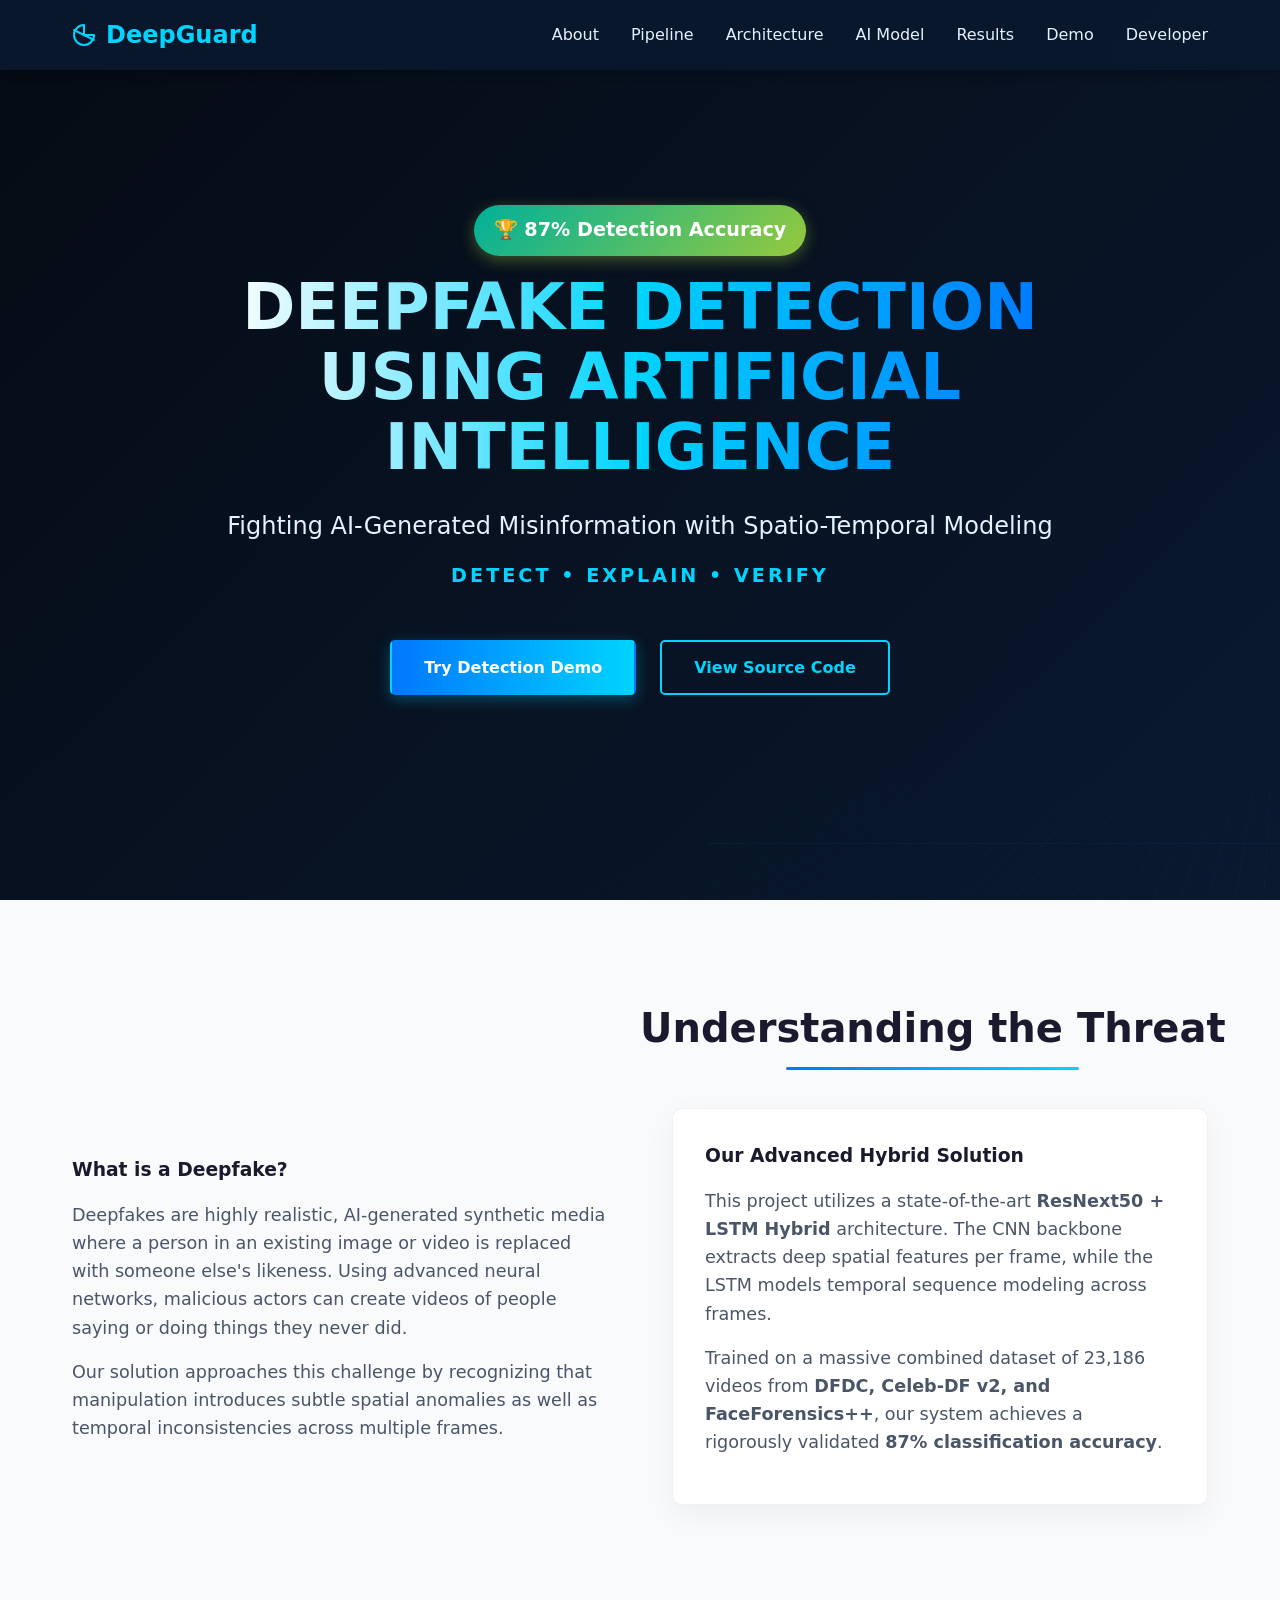
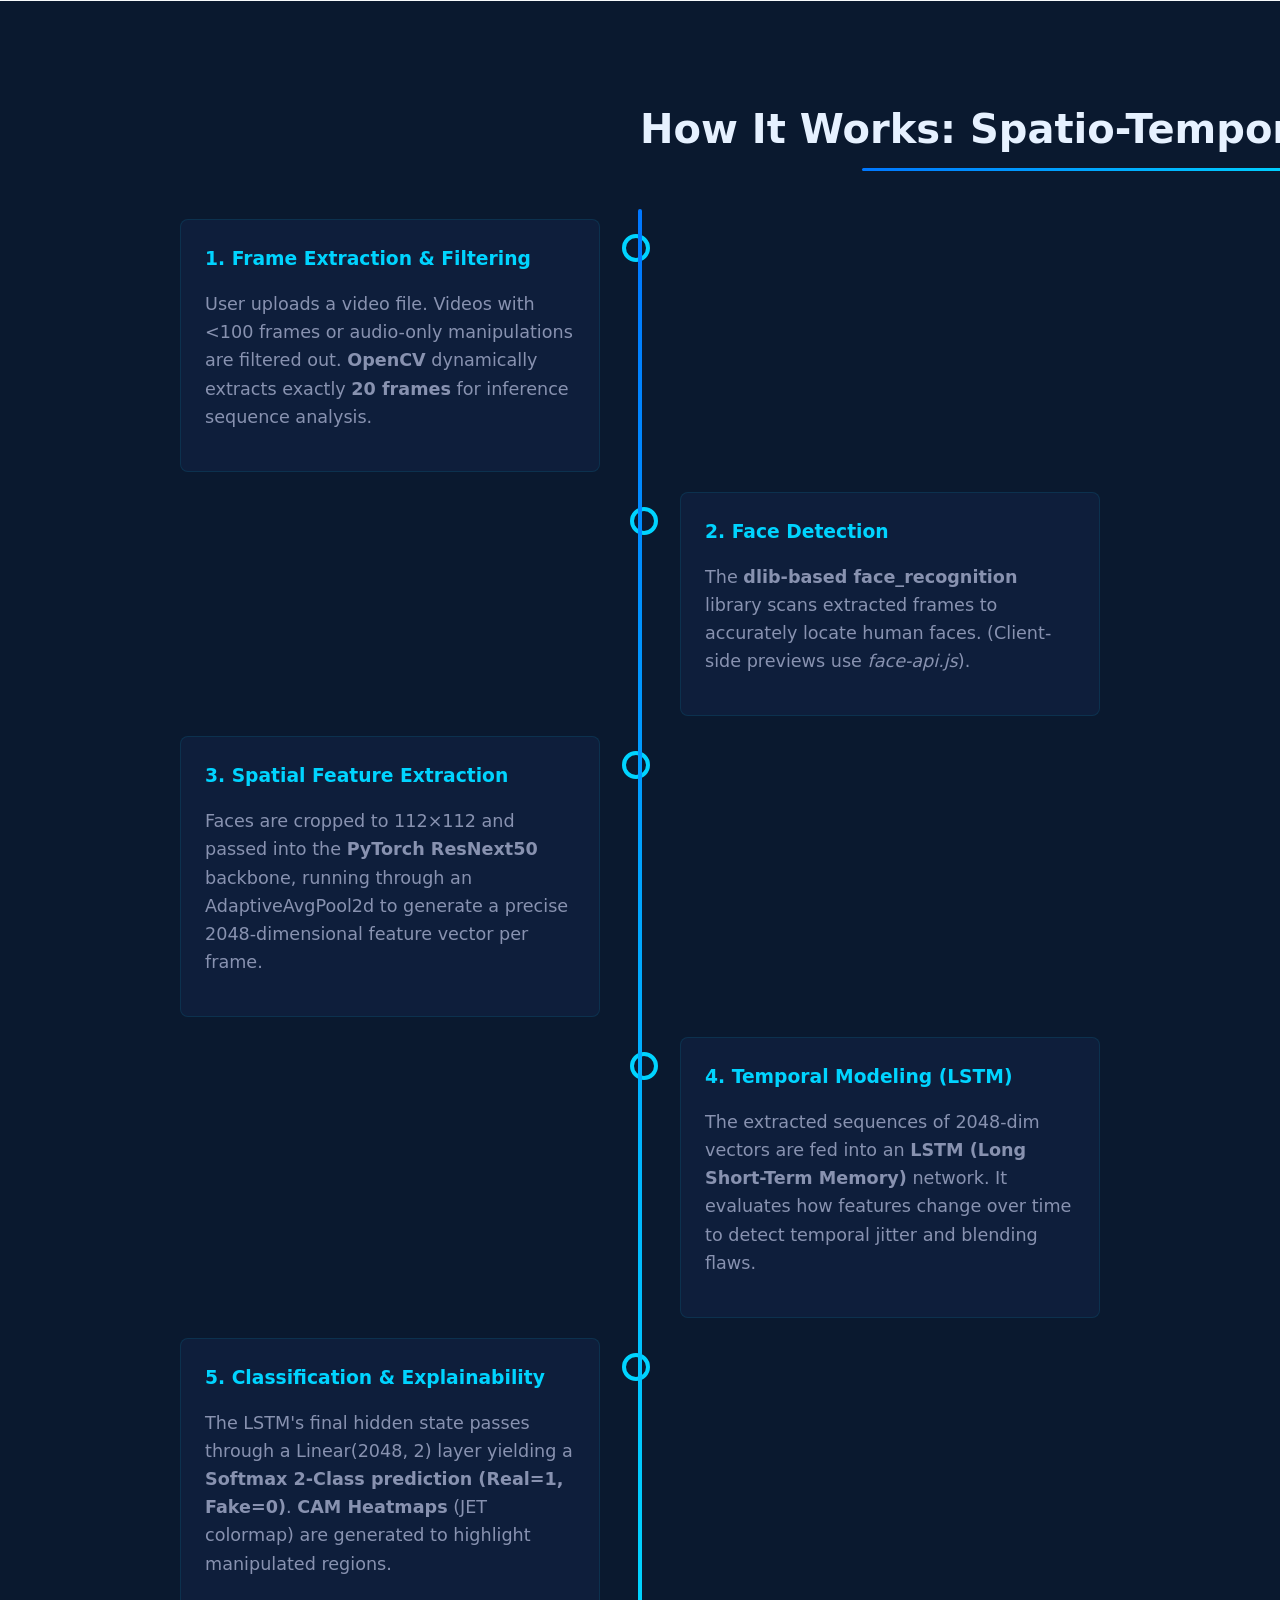
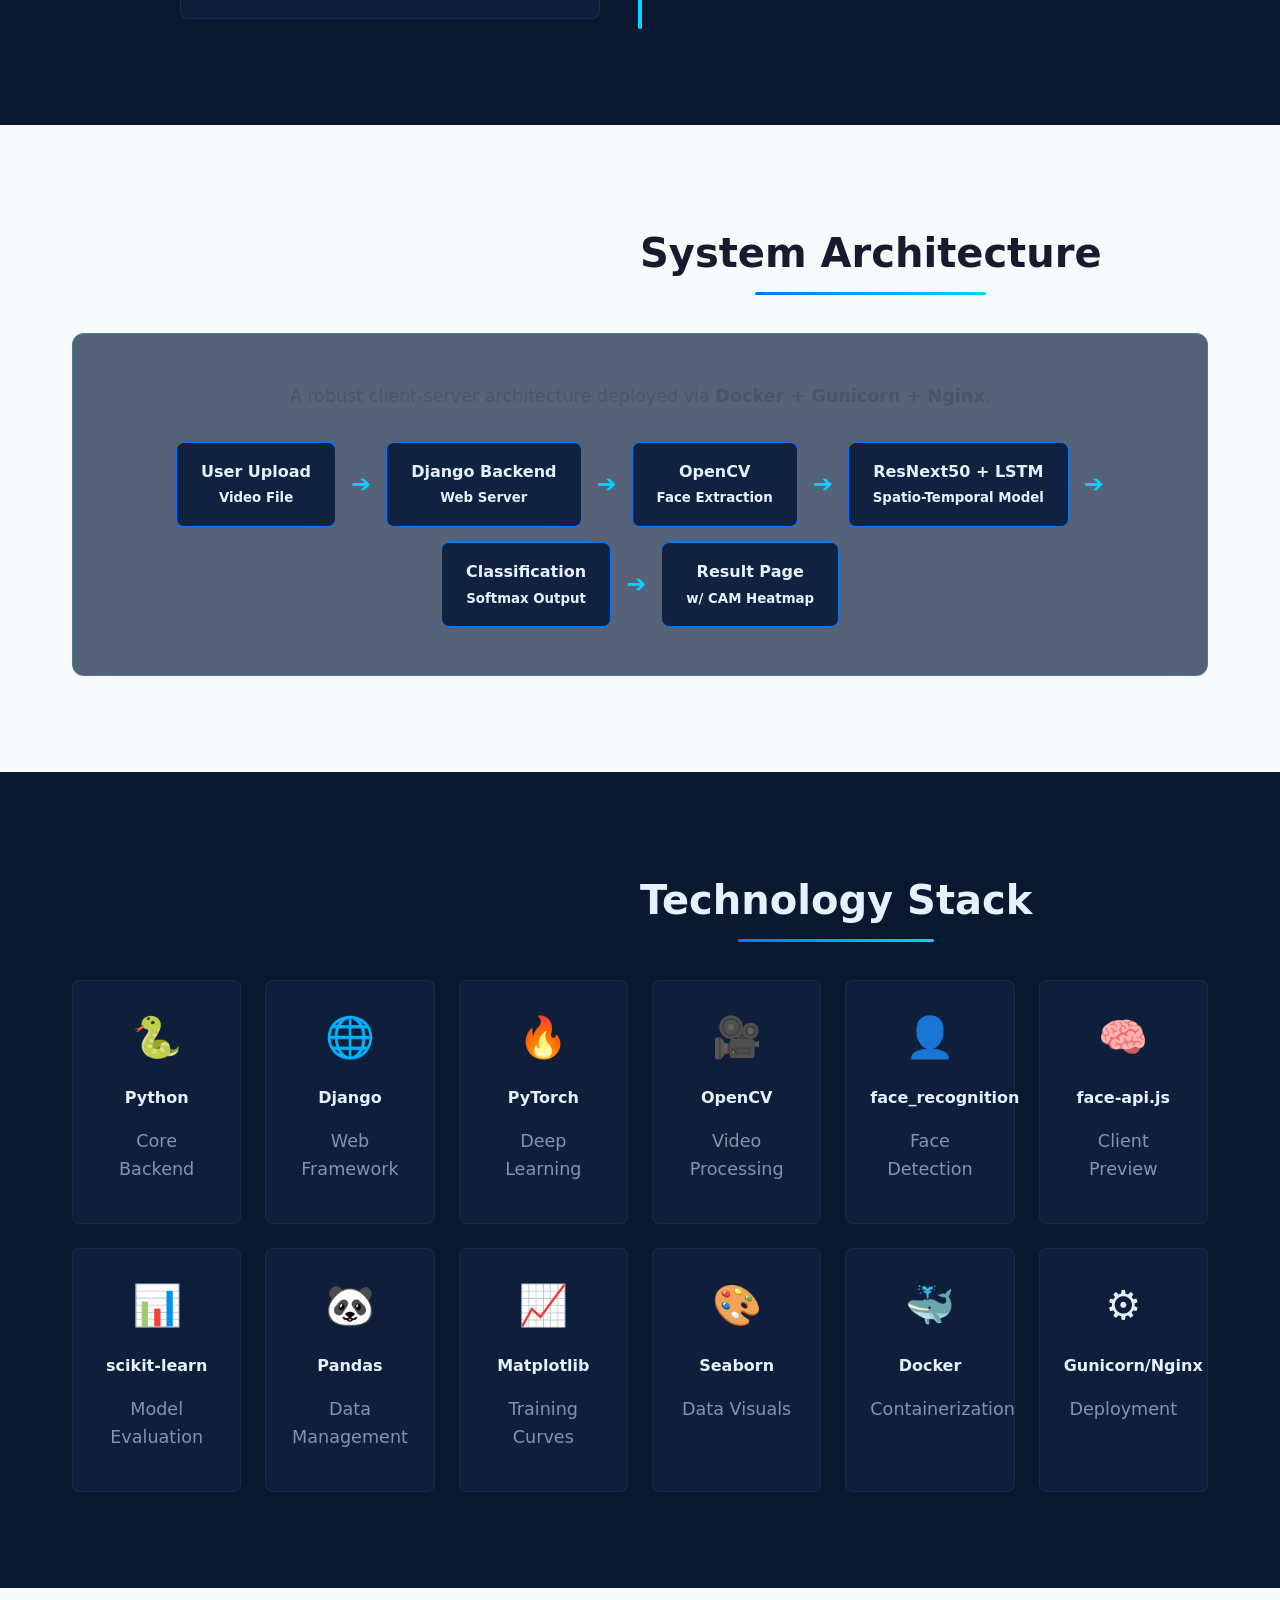
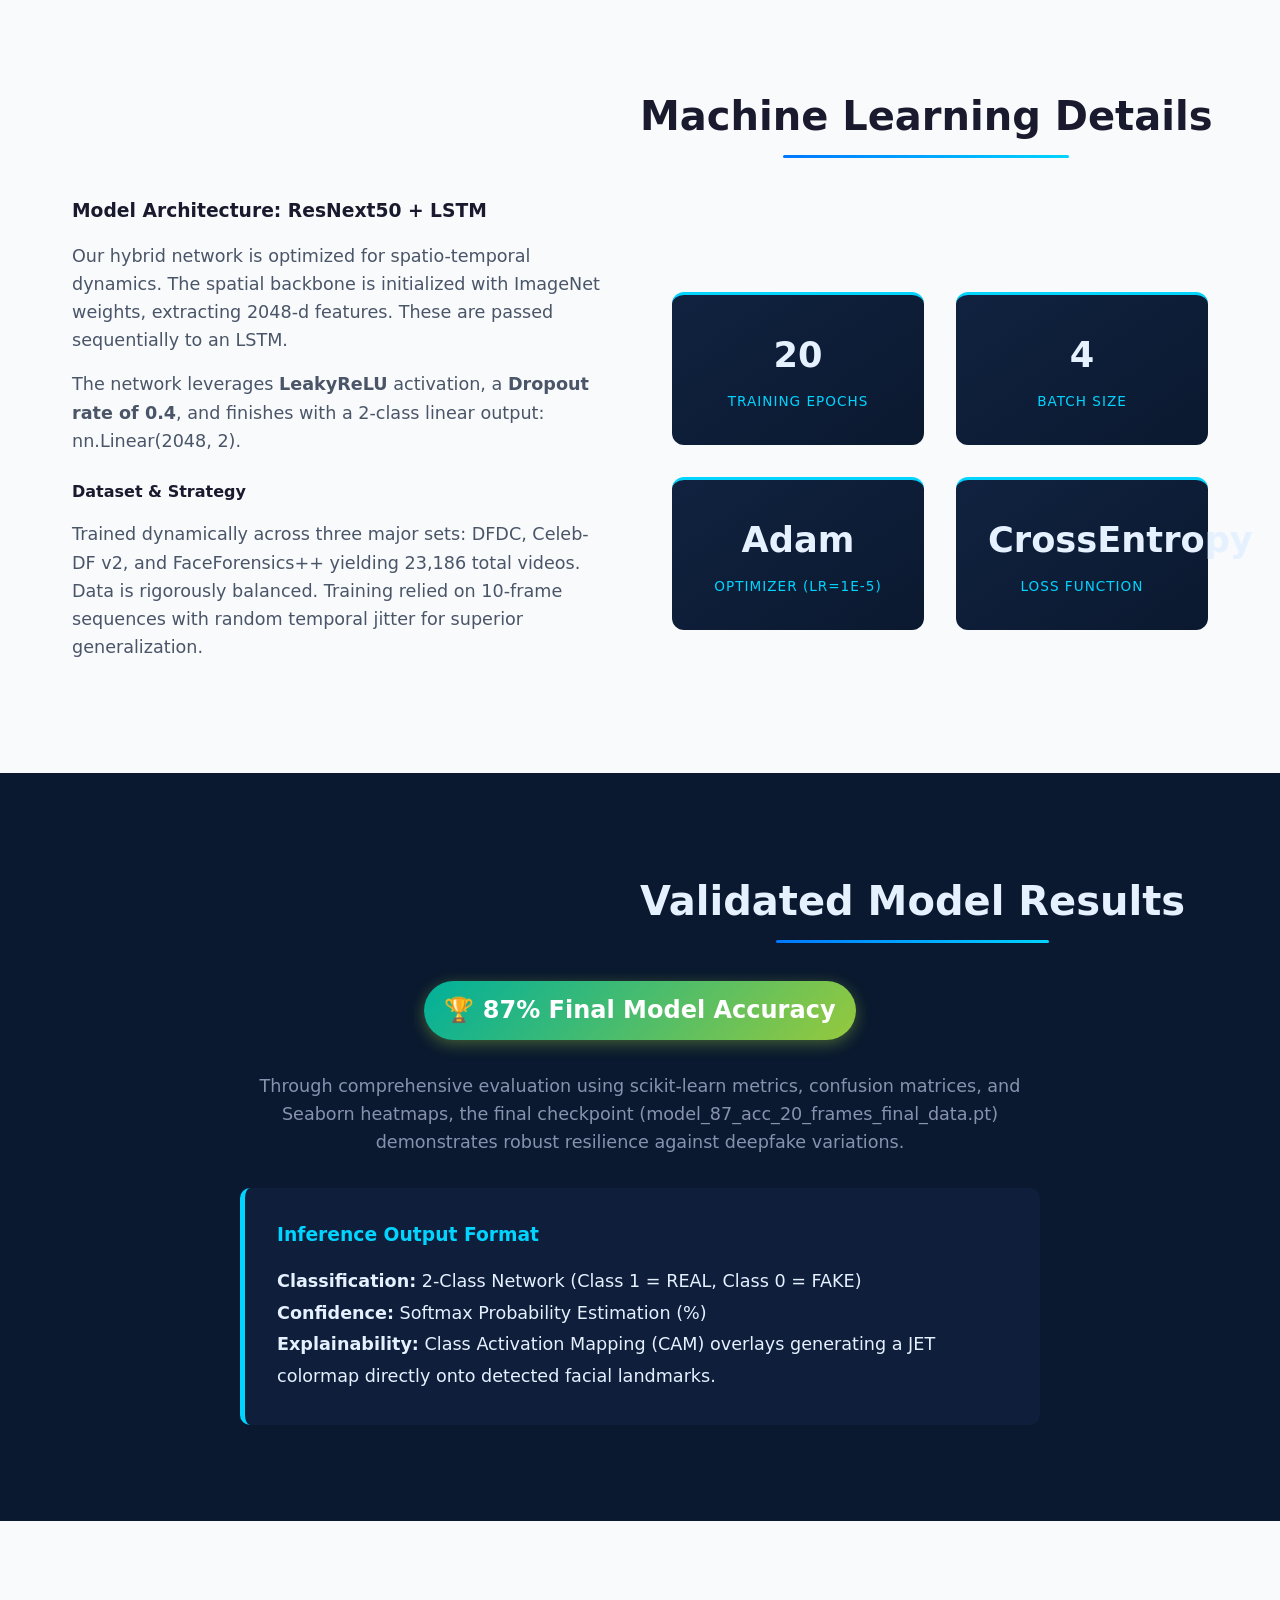
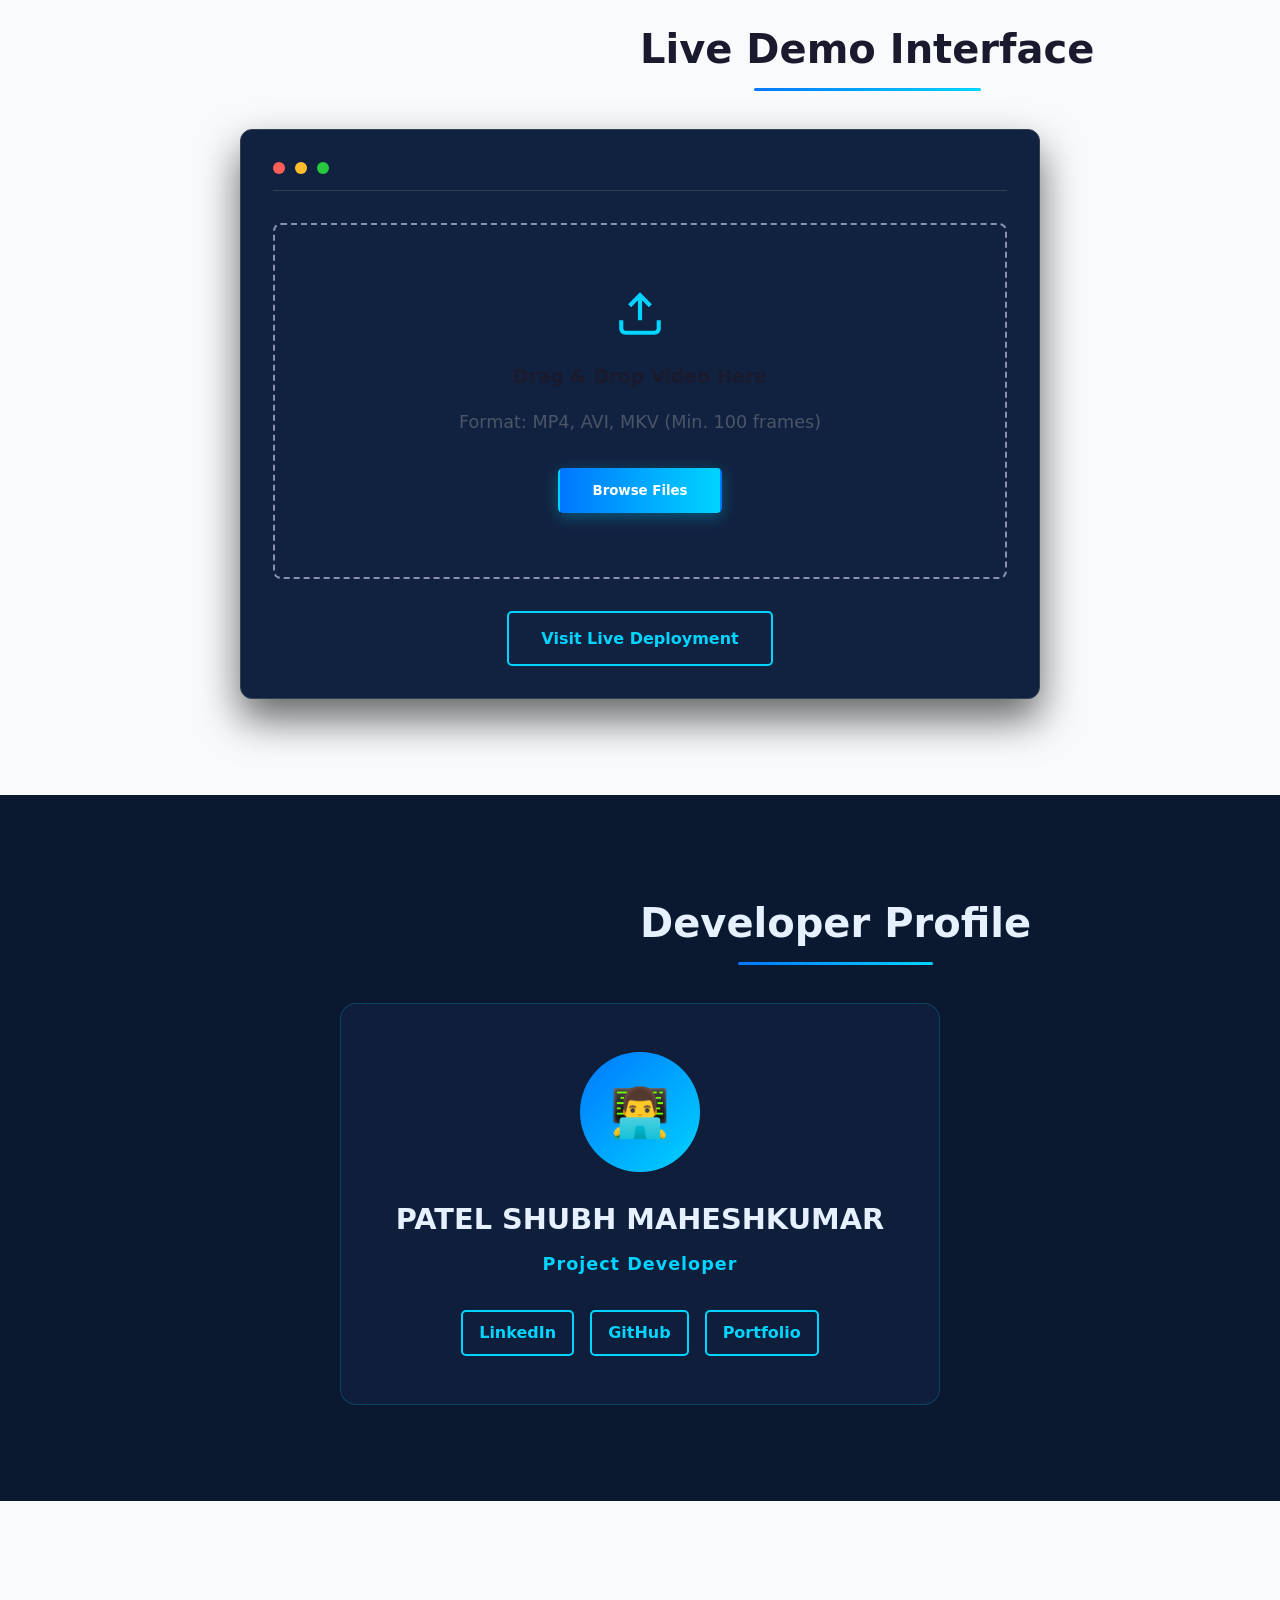
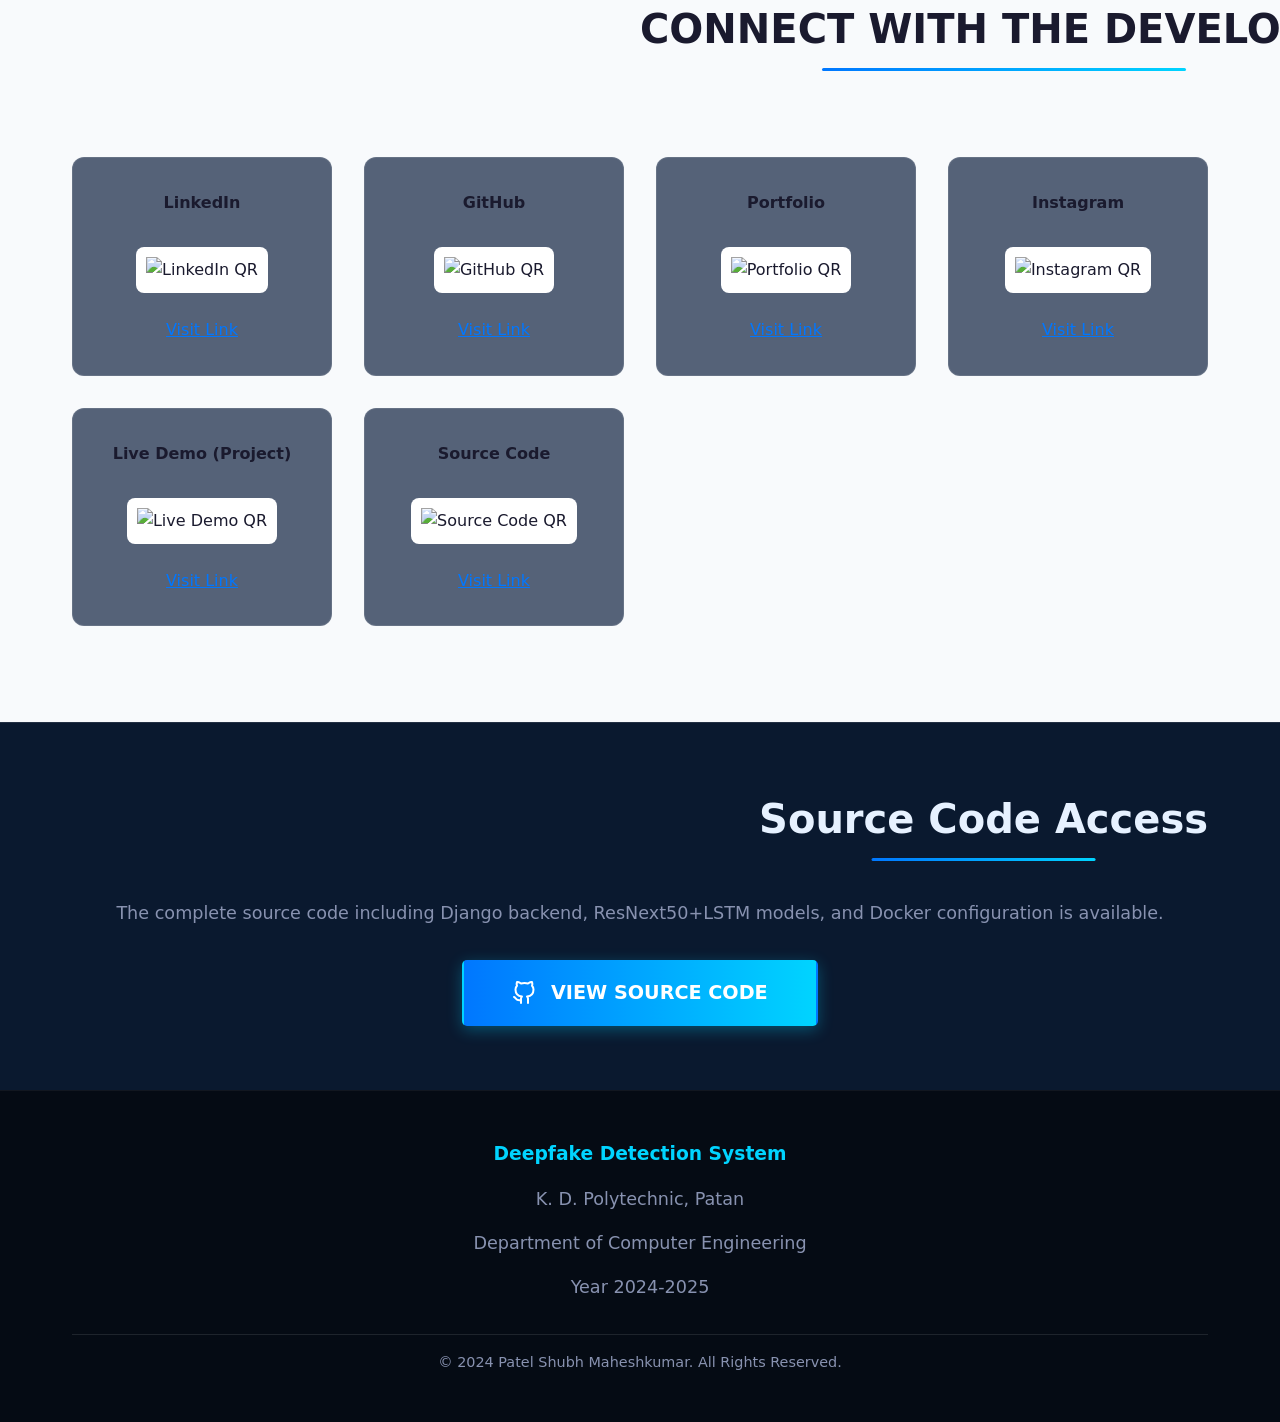
==== website/index.html @ d2688950 "Add project website and academic technical poster" ====
<!DOCTYPE html>
<html lang="en">
<head>
    <meta charset="UTF-8">
    <meta name="viewport" content="width=device-width, initial-scale=1.0">
    <title>Deepfake Detection System | AI-Powered Video Analysis</title>
    <style>
        :root {
            --primary: #0a192f;
            --secondary: #112240;
            --accent: #00d4ff;
            --accent2: #0077ff;
            --text-light: #e6f1ff;
            --text-muted: #8892b0;
            --bg-light: #f8fafc;
            --text-dark: #1a1a2e;
            --card-bg: rgba(17, 34, 64, 0.7);
            --transition: all 0.3s cubic-bezier(0.25, 0.8, 0.25, 1);
        }

        * {
            margin: 0;
            padding: 0;
            box-sizing: border-box;
            font-family: 'Segoe UI', system-ui, -apple-system, sans-serif;
        }

        body {
            background-color: var(--primary);
            color: var(--text-light);
            line-height: 1.6;
            overflow-x: hidden;
        }

        html {
            scroll-behavior: smooth;
        }

        h1, h2, h3, h4 {
            font-weight: 700;
            color: var(--text-light);
            margin-bottom: 1rem;
        }
        
        h2 {
            font-size: 2.5rem;
            text-align: center;
            margin-bottom: 3rem;
            position: relative;
            display: inline-block;
            left: 50%;
            transform: translateX(-50%);
        }

        h2::after {
            content: '';
            position: absolute;
            width: 50%;
            height: 3px;
            background: linear-gradient(90deg, var(--accent2), var(--accent));
            bottom: -10px;
            left: 25%;
            border-radius: 2px;
        }

        p {
            color: var(--text-muted);
            margin-bottom: 1rem;
            font-size: 1.1rem;
        }

        .highlight { color: var(--accent); }

        .container {
            max-width: 1200px;
            margin: 0 auto;
            padding: 0 2rem;
        }

        section {
            padding: 6rem 0;
            position: relative;
        }

        .section-light {
            background-color: var(--bg-light);
            color: var(--text-dark);
        }
        
        .section-light h2, .section-light h3, .section-light h4 {
            color: var(--text-dark);
        }

        .section-light p {
            color: #4a5568;
        }

        nav {
            position: fixed;
            top: 0;
            width: 100%;
            background: rgba(10, 25, 47, 0.95);
            backdrop-filter: blur(10px);
            z-index: 1000;
            padding: 1rem 0;
            box-shadow: 0 2px 10px rgba(0,0,0,0.3);
        }

        .nav-container {
            display: flex;
            justify-content: space-between;
            align-items: center;
        }

        .logo {
            font-size: 1.5rem;
            font-weight: bold;
            color: var(--accent);
            text-decoration: none;
            display: flex;
            align-items: center;
            gap: 10px;
        }

        .nav-links {
            display: flex;
            gap: 2rem;
            list-style: none;
        }

        .nav-links a {
            color: var(--text-light);
            text-decoration: none;
            font-weight: 500;
            transition: var(--transition);
        }

        .nav-links a:hover {
            color: var(--accent);
        }

        .menu-btn {
            display: none;
            cursor: pointer;
            color: var(--accent);
            font-size: 1.5rem;
        }

        .btn {
            display: inline-block;
            padding: 0.8rem 2rem;
            border-radius: 5px;
            text-decoration: none;
            font-weight: bold;
            transition: var(--transition);
            cursor: pointer;
            border: 2px solid transparent;
        }

        .btn-primary {
            background: linear-gradient(90deg, var(--accent2), var(--accent));
            color: #fff;
            box-shadow: 0 4px 15px rgba(0, 212, 255, 0.3);
        }

        .btn-primary:hover {
            transform: translateY(-3px);
            box-shadow: 0 6px 20px rgba(0, 212, 255, 0.4);
        }

        .btn-outline {
            border-color: var(--accent);
            color: var(--accent);
            background: transparent;
        }

        .btn-outline:hover {
            background: rgba(0, 212, 255, 0.1);
            transform: translateY(-3px);
        }

        #hero {
            height: 100vh;
            display: flex;
            align-items: center;
            justify-content: center;
            text-align: center;
            position: relative;
            overflow: hidden;
            background: linear-gradient(135deg, #050b14 0%, var(--primary) 100%);
        }

        .hero-bg {
            position: absolute;
            top: 0;
            left: 0;
            width: 200%;
            height: 200%;
            background-image: 
                linear-gradient(rgba(0, 212, 255, 0.05) 1px, transparent 1px),
                linear-gradient(90deg, rgba(0, 212, 255, 0.05) 1px, transparent 1px);
            background-size: 50px 50px;
            animation: moveGrid 20s linear infinite;
            z-index: 1;
            transform: perspective(500px) rotateX(60deg) translateY(-100px) translateZ(-200px);
        }

        @keyframes moveGrid {
            0% { transform: perspective(500px) rotateX(60deg) translateY(0) translateZ(-200px); }
            100% { transform: perspective(500px) rotateX(60deg) translateY(50px) translateZ(-200px); }
        }

        .hero-content {
            position: relative;
            z-index: 2;
            max-width: 900px;
            padding: 2rem;
        }

        .hero-title {
            font-size: 4rem;
            margin-bottom: 1.5rem;
            line-height: 1.1;
            background: linear-gradient(to right, #fff, var(--accent), var(--accent2));
            -webkit-background-clip: text;
            -webkit-text-fill-color: transparent;
        }

        .hero-subtitle {
            font-size: 1.5rem;
            margin-bottom: 1rem;
            color: var(--text-light);
        }

        .hero-tagline {
            font-size: 1.2rem;
            letter-spacing: 3px;
            margin-bottom: 3rem;
            color: var(--accent);
            font-weight: 600;
        }

        .hero-btns {
            display: flex;
            gap: 1.5rem;
            justify-content: center;
        }

        .about-grid {
            display: grid;
            grid-template-columns: 1fr 1fr;
            gap: 4rem;
            align-items: center;
        }

        .about-card {
            background: var(--card-bg);
            padding: 2rem;
            border-radius: 10px;
            border: 1px solid rgba(0, 212, 255, 0.1);
            box-shadow: 0 10px 30px rgba(0,0,0,0.5);
            transition: var(--transition);
        }
        
        .section-light .about-card {
            background: #fff;
            border: 1px solid rgba(0,0,0,0.05);
            box-shadow: 0 10px 30px rgba(0,0,0,0.05);
        }

        .about-card:hover {
            transform: translateY(-5px);
            border-color: var(--accent);
        }

        .accuracy-badge {
            background: linear-gradient(135deg, #00b09b, #96c93d);
            color: white;
            padding: 10px 20px;
            border-radius: 30px;
            font-weight: bold;
            font-size: 1.2rem;
            display: inline-block;
            margin-bottom: 1rem;
            box-shadow: 0 4px 15px rgba(150, 201, 61, 0.4);
        }

        .workflow-timeline {
            position: relative;
            max-width: 1000px;
            margin: 0 auto;
        }

        .workflow-timeline::after {
            content: '';
            position: absolute;
            width: 4px;
            background: linear-gradient(to bottom, var(--accent2), var(--accent));
            top: 0;
            bottom: 0;
            left: 50%;
            margin-left: -2px;
            border-radius: 2px;
        }

        .workflow-step {
            padding: 10px 40px;
            position: relative;
            background-color: inherit;
            width: 50%;
        }

        .workflow-step::after {
            content: '';
            position: absolute;
            width: 20px;
            height: 20px;
            right: -10px;
            background-color: var(--primary);
            border: 4px solid var(--accent);
            top: 25px;
            border-radius: 50%;
            z-index: 1;
        }

        .left { left: 0; }
        .right { left: 50%; }

        .right::after {
            left: -10px;
        }

        .step-content {
            padding: 1.5rem;
            background: var(--card-bg);
            position: relative;
            border-radius: 8px;
            border: 1px solid rgba(0, 212, 255, 0.1);
        }

        .step-content h3 {
            color: var(--accent);
        }

        .arch-container {
            background: var(--card-bg);
            padding: 3rem;
            border-radius: 12px;
            border: 1px solid rgba(0, 212, 255, 0.2);
            text-align: center;
        }

        .arch-flow {
            display: flex;
            flex-wrap: wrap;
            justify-content: center;
            align-items: center;
            gap: 15px;
            margin-top: 2rem;
        }

        .arch-node {
            background: var(--secondary);
            padding: 1rem 1.5rem;
            border-radius: 8px;
            border: 1px solid var(--accent2);
            font-weight: 600;
            color: var(--text-light);
            min-width: 150px;
        }

        .arch-arrow {
            color: var(--accent);
            font-size: 1.5rem;
            font-weight: bold;
        }

        .tech-grid {
            display: grid;
            grid-template-columns: repeat(auto-fill, minmax(160px, 1fr));
            gap: 1.5rem;
        }

        .tech-card {
            background: var(--card-bg);
            padding: 1.5rem;
            border-radius: 8px;
            text-align: center;
            border: 1px solid rgba(255,255,255,0.05);
            transition: var(--transition);
        }
        
        .section-light .tech-card {
            background: #fff;
            box-shadow: 0 4px 6px rgba(0,0,0,0.05);
            border: 1px solid rgba(0,0,0,0.05);
        }

        .tech-card:hover {
            transform: translateY(-5px) scale(1.05);
            border-color: var(--accent);
            box-shadow: 0 10px 20px rgba(0, 212, 255, 0.1);
        }

        .tech-icon {
            font-size: 2.5rem;
            margin-bottom: 1rem;
        }

        .ml-stats {
            display: grid;
            grid-template-columns: repeat(auto-fit, minmax(180px, 1fr));
            gap: 2rem;
            margin-top: 3rem;
        }

        .stat-card {
            text-align: center;
            padding: 2rem;
            background: linear-gradient(145deg, var(--secondary), #0a192f);
            border-radius: 12px;
            border-top: 3px solid var(--accent);
        }

        .stat-value {
            font-size: 2.2rem;
            font-weight: bold;
            color: var(--text-light);
            margin-bottom: 0.5rem;
        }

        .stat-label {
            color: var(--accent);
            font-size: 0.85rem;
            text-transform: uppercase;
            letter-spacing: 1px;
        }

        .demo-mockup {
            background: var(--secondary);
            border-radius: 12px;
            padding: 2rem;
            max-width: 800px;
            margin: 0 auto;
            border: 1px solid #334155;
            box-shadow: 0 20px 40px rgba(0,0,0,0.6);
        }

        .demo-header {
            display: flex;
            gap: 10px;
            margin-bottom: 2rem;
            border-bottom: 1px solid #334155;
            padding-bottom: 1rem;
        }

        .dot {
            width: 12px;
            height: 12px;
            border-radius: 50%;
        }

        .dot-red { background: #ff5f56; }
        .dot-yellow { background: #ffbd2e; }
        .dot-green { background: #27c93f; }

        .upload-area {
            border: 2px dashed var(--text-muted);
            border-radius: 8px;
            padding: 4rem 2rem;
            text-align: center;
            cursor: pointer;
            transition: var(--transition);
        }

        .upload-area:hover {
            border-color: var(--accent);
            background: rgba(0, 212, 255, 0.05);
        }

        .profile-card {
            background: var(--card-bg);
            border-radius: 16px;
            padding: 3rem;
            text-align: center;
            max-width: 600px;
            margin: 0 auto;
            border: 1px solid rgba(0, 212, 255, 0.2);
        }

        .social-links {
            display: flex;
            justify-content: center;
            flex-wrap: wrap;
            gap: 1rem;
            margin-top: 2rem;
        }

        .qr-grid {
            display: grid;
            grid-template-columns: repeat(auto-fit, minmax(250px, 1fr));
            gap: 2rem;
            margin-top: 3rem;
        }

        .qr-card {
            background: var(--card-bg);
            padding: 2rem;
            border-radius: 12px;
            text-align: center;
            border: 1px solid rgba(255,255,255,0.1);
        }

        .qr-card img {
            width: 150px;
            height: 150px;
            margin: 1rem auto;
            background: white;
            padding: 10px;
            border-radius: 8px;
        }

        footer {
            background: #050b14;
            padding: 3rem 0;
            text-align: center;
            border-top: 1px solid rgba(255,255,255,0.05);
        }

        .fade-in {
            opacity: 0;
            transform: translateY(30px);
            transition: opacity 0.8s ease-out, transform 0.8s ease-out;
        }

        .fade-in.appear {
            opacity: 1;
            transform: translateY(0);
        }

        @media (max-width: 1024px) {
            .workflow-timeline::after { left: 31px; }
            .workflow-step { width: 100%; padding-left: 70px; padding-right: 25px; }
            .workflow-step::after { left: 21px; }
            .left::after, .right::after { left: 21px; }
            .right { left: 0; }
            .about-grid { grid-template-columns: 1fr; }
        }

        @media (max-width: 768px) {
            .nav-links {
                display: none;
                flex-direction: column;
                position: absolute;
                top: 100%;
                left: 0;
                width: 100%;
                background: rgba(10, 25, 47, 0.98);
                padding: 2rem;
                text-align: center;
            }
            .nav-links.active { display: flex; }
            .menu-btn { display: block; }
            .hero-title { font-size: 2.5rem; }
            h2 { font-size: 2rem; }
            .hero-btns { flex-direction: column; }
        }
    </style>
</head>
<body>

    <!-- Navbar -->
    <nav>
        <div class="container nav-container">
            <a href="#" class="logo">
                <svg width="24" height="24" viewBox="0 0 24 24" fill="none" stroke="currentColor" stroke-width="2" stroke-linecap="round" stroke-linejoin="round"><path d="M12 2a10 10 0 1 0 10 10H12V2z"/><path d="M12 12 2.1 7.1"/><path d="M12 12l9.9 4.9"/></svg>
                DeepGuard
            </a>
            <div class="menu-btn" id="menuBtn">☰</div>
            <ul class="nav-links" id="navLinks">
                <li><a href="#about">About</a></li>
                <li><a href="#workflow">Pipeline</a></li>
                <li><a href="#architecture">Architecture</a></li>
                <li><a href="#ml-details">AI Model</a></li>
                <li><a href="#results">Results</a></li>
                <li><a href="#demo">Demo</a></li>
                <li><a href="#developer">Developer</a></li>
            </ul>
        </div>
    </nav>

    <!-- Hero Section -->
    <header id="hero">
        <div class="hero-bg"></div>
        <div class="hero-content fade-in">
            <div class="accuracy-badge">🏆 87% Detection Accuracy</div>
            <h1 class="hero-title">DEEPFAKE DETECTION USING ARTIFICIAL INTELLIGENCE</h1>
            <p class="hero-subtitle">Fighting AI-Generated Misinformation with Spatio-Temporal Modeling</p>
            <p class="hero-tagline">DETECT • EXPLAIN • VERIFY</p>
            <div class="hero-btns">
                <a href="#demo" class="btn btn-primary">Try Detection Demo</a>
                <a href="https://github.com/Shubh-Patel-07/Deepfake_detection_" target="_blank" class="btn btn-outline">View Source Code</a>
            </div>
        </div>
    </header>

    <!-- About Section -->
    <section id="about" class="section-light">
        <div class="container">
            <h2 class="fade-in">Understanding the Threat</h2>
            <div class="about-grid">
                <div class="fade-in">
                    <h3 class="highlight">What is a Deepfake?</h3>
                    <p>Deepfakes are highly realistic, AI-generated synthetic media where a person in an existing image or video is replaced with someone else's likeness. Using advanced neural networks, malicious actors can create videos of people saying or doing things they never did.</p>
                    <p>Our solution approaches this challenge by recognizing that manipulation introduces subtle spatial anomalies as well as temporal inconsistencies across multiple frames.</p>
                </div>
                <div class="about-card fade-in">
                    <h3>Our Advanced Hybrid Solution</h3>
                    <p>This project utilizes a state-of-the-art <strong>ResNext50 + LSTM Hybrid</strong> architecture. The CNN backbone extracts deep spatial features per frame, while the LSTM models temporal sequence modeling across frames.</p>
                    <p>Trained on a massive combined dataset of 23,186 videos from <strong>DFDC, Celeb-DF v2, and FaceForensics++</strong>, our system achieves a rigorously validated <strong>87% classification accuracy</strong>.</p>
                </div>
            </div>
        </div>
    </section>

    <!-- Workflow Section -->
    <section id="workflow">
        <div class="container">
            <h2 class="fade-in">How It Works: Spatio-Temporal Pipeline</h2>
            <div class="workflow-timeline">
                
                <div class="workflow-step left fade-in">
                    <div class="step-content">
                        <h3>1. Frame Extraction & Filtering</h3>
                        <p>User uploads a video file. Videos with &lt;100 frames or audio-only manipulations are filtered out. <strong>OpenCV</strong> dynamically extracts exactly <strong>20 frames</strong> for inference sequence analysis.</p>
                    </div>
                </div>

                <div class="workflow-step right fade-in">
                    <div class="step-content">
                        <h3>2. Face Detection</h3>
                        <p>The <strong>dlib-based face_recognition</strong> library scans extracted frames to accurately locate human faces. (Client-side previews use <em>face-api.js</em>).</p>
                    </div>
                </div>

                <div class="workflow-step left fade-in">
                    <div class="step-content">
                        <h3>3. Spatial Feature Extraction</h3>
                        <p>Faces are cropped to 112×112 and passed into the <strong>PyTorch ResNext50</strong> backbone, running through an AdaptiveAvgPool2d to generate a precise 2048-dimensional feature vector per frame.</p>
                    </div>
                </div>

                <div class="workflow-step right fade-in">
                    <div class="step-content">
                        <h3>4. Temporal Modeling (LSTM)</h3>
                        <p>The extracted sequences of 2048-dim vectors are fed into an <strong>LSTM (Long Short-Term Memory)</strong> network. It evaluates how features change over time to detect temporal jitter and blending flaws.</p>
                    </div>
                </div>

                <div class="workflow-step left fade-in">
                    <div class="step-content">
                        <h3>5. Classification & Explainability</h3>
                        <p>The LSTM's final hidden state passes through a Linear(2048, 2) layer yielding a <strong>Softmax 2-Class prediction (Real=1, Fake=0)</strong>. <strong>CAM Heatmaps</strong> (JET colormap) are generated to highlight manipulated regions.</p>
                    </div>
                </div>

            </div>
        </div>
    </section>

    <!-- Technical Architecture -->
    <section id="architecture" class="section-light">
        <div class="container">
            <h2 class="fade-in">System Architecture</h2>
            <div class="arch-container fade-in">
                <p>A robust client-server architecture deployed via <strong>Docker + Gunicorn + Nginx</strong>.</p>
                <div class="arch-flow">
                    <div class="arch-node">User Upload<br><small>Video File</small></div>
                    <div class="arch-arrow">➔</div>
                    <div class="arch-node">Django Backend<br><small>Web Server</small></div>
                    <div class="arch-arrow">➔</div>
                    <div class="arch-node">OpenCV<br><small>Face Extraction</small></div>
                    <div class="arch-arrow">➔</div>
                    <div class="arch-node">ResNext50 + LSTM<br><small>Spatio-Temporal Model</small></div>
                    <div class="arch-arrow">➔</div>
                    <div class="arch-node">Classification<br><small>Softmax Output</small></div>
                    <div class="arch-arrow">➔</div>
                    <div class="arch-node">Result Page<br><small>w/ CAM Heatmap</small></div>
                </div>
            </div>
        </div>
    </section>

    <!-- Technology Stack -->
    <section id="tech-stack">
        <div class="container">
            <h2 class="fade-in">Technology Stack</h2>
            <div class="tech-grid">
                <div class="tech-card fade-in"><div class="tech-icon">🐍</div><h4>Python</h4><p>Core Backend</p></div>
                <div class="tech-card fade-in"><div class="tech-icon">🌐</div><h4>Django</h4><p>Web Framework</p></div>
                <div class="tech-card fade-in"><div class="tech-icon">🔥</div><h4>PyTorch</h4><p>Deep Learning</p></div>
                <div class="tech-card fade-in"><div class="tech-icon">🎥</div><h4>OpenCV</h4><p>Video Processing</p></div>
                <div class="tech-card fade-in"><div class="tech-icon">👤</div><h4>face_recognition</h4><p>Face Detection</p></div>
                <div class="tech-card fade-in"><div class="tech-icon">🧠</div><h4>face-api.js</h4><p>Client Preview</p></div>
                <div class="tech-card fade-in"><div class="tech-icon">📊</div><h4>scikit-learn</h4><p>Model Evaluation</p></div>
                <div class="tech-card fade-in"><div class="tech-icon">🐼</div><h4>Pandas</h4><p>Data Management</p></div>
                <div class="tech-card fade-in"><div class="tech-icon">📈</div><h4>Matplotlib</h4><p>Training Curves</p></div>
                <div class="tech-card fade-in"><div class="tech-icon">🎨</div><h4>Seaborn</h4><p>Data Visuals</p></div>
                <div class="tech-card fade-in"><div class="tech-icon">🐳</div><h4>Docker</h4><p>Containerization</p></div>
                <div class="tech-card fade-in"><div class="tech-icon">⚙️</div><h4>Gunicorn/Nginx</h4><p>Deployment</p></div>
            </div>
        </div>
    </section>

    <!-- AI/ML Section -->
    <section id="ml-details" class="section-light">
        <div class="container">
            <h2 class="fade-in">Machine Learning Details</h2>
            <div class="about-grid">
                <div class="fade-in">
                    <h3 class="highlight">Model Architecture: ResNext50 + LSTM</h3>
                    <p>Our hybrid network is optimized for spatio-temporal dynamics. The spatial backbone is initialized with ImageNet weights, extracting 2048-d features. These are passed sequentially to an LSTM.</p>
                    <p>The network leverages <strong>LeakyReLU</strong> activation, a <strong>Dropout rate of 0.4</strong>, and finishes with a 2-class linear output: <code>nn.Linear(2048, 2)</code>.</p>
                    
                    <h4 style="margin-top: 1.5rem;">Dataset & Strategy</h4>
                    <p>Trained dynamically across three major sets: DFDC, Celeb-DF v2, and FaceForensics++ yielding 23,186 total videos. Data is rigorously balanced. Training relied on 10-frame sequences with random temporal jitter for superior generalization.</p>
                </div>
                
                <div class="ml-stats fade-in">
                    <div class="stat-card"><div class="stat-value">20</div><div class="stat-label">Training Epochs</div></div>
                    <div class="stat-card"><div class="stat-value">4</div><div class="stat-label">Batch Size</div></div>
                    <div class="stat-card"><div class="stat-value">Adam</div><div class="stat-label">Optimizer (lr=1e-5)</div></div>
                    <div class="stat-card"><div class="stat-value">CrossEntropy</div><div class="stat-label">Loss Function</div></div>
                </div>
            </div>
        </div>
    </section>

    <!-- Results/Output Section -->
    <section id="results">
        <div class="container">
            <h2 class="fade-in">Validated Model Results</h2>
            <div style="text-align: center; max-width: 800px; margin: 0 auto;" class="fade-in">
                <div class="accuracy-badge" style="font-size: 1.5rem; margin-bottom: 2rem;">🏆 87% Final Model Accuracy</div>
                
                <p>Through comprehensive evaluation using scikit-learn metrics, confusion matrices, and Seaborn heatmaps, the final checkpoint (<code>model_87_acc_20_frames_final_data.pt</code>) demonstrates robust resilience against deepfake variations.</p>
                
                <div style="background: var(--card-bg); border-radius: 10px; padding: 2rem; margin-top: 2rem; border-left: 5px solid var(--accent); text-align: left;">
                    <h3 style="color: var(--accent);">Inference Output Format</h3>
                    <ul style="list-style: none; margin-top: 1rem; color: #e6f1ff; font-family: monospace; font-size: 1.1rem; line-height: 1.8;">
                        <li><strong>Classification:</strong> 2-Class Network (Class 1 = REAL, Class 0 = FAKE)</li>
                        <li><strong>Confidence:</strong> Softmax Probability Estimation (%)</li>
                        <li><strong>Explainability:</strong> Class Activation Mapping (CAM) overlays generating a JET colormap directly onto detected facial landmarks.</li>
                    </ul>
                </div>
            </div>
        </div>
    </section>

    <!-- Demo Mockup Section -->
    <section id="demo" class="section-light">
        <div class="container">
            <h2 class="fade-in">Live Demo Interface</h2>
            <div class="demo-mockup fade-in">
                <div class="demo-header">
                    <div class="dot dot-red"></div>
                    <div class="dot dot-yellow"></div>
                    <div class="dot dot-green"></div>
                </div>
                
                <div class="upload-area" id="uploadArea">
                    <svg width="50" height="50" viewBox="0 0 24 24" fill="none" stroke="currentColor" stroke-width="2" style="color: var(--accent); margin-bottom: 1rem;">
                        <path d="M21 15v4a2 2 0 0 1-2 2H5a2 2 0 0 1-2-2v-4"></path>
                        <polyline points="17 8 12 3 7 8"></polyline>
                        <line x1="12" y1="3" x2="12" y2="15"></line>
                    </svg>
                    <h3>Drag & Drop Video Here</h3>
                    <p>Format: MP4, AVI, MKV (Min. 100 frames)</p>
                    <button class="btn btn-primary" style="margin-top: 1rem;">Browse Files</button>
                </div>

                <div id="processingArea" style="display: none; text-align: center; padding: 3rem 0;">
                    <div style="width: 50px; height: 50px; border: 4px solid #f3f3f3; border-top: 4px solid var(--accent); border-radius: 50%; animation: spin 1s linear infinite; margin: 0 auto 1rem auto;"></div>
                    <h3>Processing Video...</h3>
                    <p>Extracting frames → ResNext50 + LSTM Modeling → Generating CAM Heatmaps</p>
                </div>
                
                <div style="text-align: center; margin-top: 2rem;">
                    <a href="https://github.com/Shubh-Patel-07/Deepfake_detection_" target="_blank" class="btn btn-outline">Visit Live Deployment</a>
                </div>
            </div>
        </div>
    </section>

    <style>
        @keyframes spin { 0% { transform: rotate(0deg); } 100% { transform: rotate(360deg); } }
    </style>

    <!-- Developer Profile -->
    <section id="developer">
        <div class="container">
            <h2 class="fade-in">Developer Profile</h2>
            <div class="profile-card fade-in">
                <div style="width: 120px; height: 120px; background: linear-gradient(135deg, var(--accent2), var(--accent)); border-radius: 50%; margin: 0 auto 1.5rem auto; display: flex; align-items: center; justify-content: center; font-size: 3rem;">
                    👨‍💻
                </div>
                <h3 style="font-size: 1.8rem; margin-bottom: 0.5rem;">PATEL SHUBH MAHESHKUMAR</h3>
                <p style="color: var(--accent); font-weight: bold; letter-spacing: 1px;">Project Developer</p>
                
                <div class="social-links">
                    <a href="https://www.linkedin.com/in/gjcompshubh123/" target="_blank" class="btn btn-outline" style="padding: 0.5rem 1rem;">LinkedIn</a>
                    <a href="https://github.com/Shubh-Patel-07/Deepfake_detection_" target="_blank" class="btn btn-outline" style="padding: 0.5rem 1rem;">GitHub</a>
                    <a href="https://shubh-patel-portfolio.vercel.app/" target="_blank" class="btn btn-outline" style="padding: 0.5rem 1rem;">Portfolio</a>
                </div>
            </div>
        </div>
    </section>

    <!-- QR Codes Section -->
    <section id="qr-codes" class="section-light">
        <div class="container">
            <h2 class="fade-in">CONNECT WITH THE DEVELOPER</h2>
            <div class="qr-grid">
                
                <div class="qr-card fade-in">
                    <h4>LinkedIn</h4>
                    <img src="https://api.qrserver.com/v1/create-qr-code/?size=200x200&data=https%3A%2F%2Fwww.linkedin.com%2Fin%2Fgjcompshubh123%2F" alt="LinkedIn QR">
                    <a href="https://www.linkedin.com/in/gjcompshubh123/" target="_blank" style="color: var(--accent2); display:block; margin-top:0.5rem;">Visit Link</a>
                </div>

                <div class="qr-card fade-in">
                    <h4>GitHub</h4>
                    <img src="https://api.qrserver.com/v1/create-qr-code/?size=200x200&data=https%3A%2F%2Fgithub.com%2FShubh-Patel-07%2FDeepfake_detection_" alt="GitHub QR">
                    <a href="https://github.com/Shubh-Patel-07/Deepfake_detection_" target="_blank" style="color: var(--accent2); display:block; margin-top:0.5rem;">Visit Link</a>
                </div>

                <div class="qr-card fade-in">
                    <h4>Portfolio</h4>
                    <img src="https://api.qrserver.com/v1/create-qr-code/?size=200x200&data=https%3A%2F%2Fshubh-patel-portfolio.vercel.app%2F" alt="Portfolio QR">
                    <a href="https://shubh-patel-portfolio.vercel.app/" target="_blank" style="color: var(--accent2); display:block; margin-top:0.5rem;">Visit Link</a>
                </div>

                <div class="qr-card fade-in">
                    <h4>Instagram</h4>
                    <img src="https://api.qrserver.com/v1/create-qr-code/?size=200x200&data=https%3A%2F%2Fwww.instagram.com%2Fsmp.officials%2F" alt="Instagram QR">
                    <a href="https://www.instagram.com/smp.officials/" target="_blank" style="color: var(--accent2); display:block; margin-top:0.5rem;">Visit Link</a>
                </div>

                <div class="qr-card fade-in">
                    <h4>Live Demo (Project)</h4>
                    <img src="https://api.qrserver.com/v1/create-qr-code/?size=200x200&data=https%3A%2F%2Fgithub.com%2FShubh-Patel-07%2FDeepfake_detection_" alt="Live Demo QR">
                    <a href="https://github.com/Shubh-Patel-07/Deepfake_detection_" target="_blank" style="color: var(--accent2); display:block; margin-top:0.5rem;">Visit Link</a>
                </div>

                <div class="qr-card fade-in">
                    <h4>Source Code</h4>
                    <img src="https://api.qrserver.com/v1/create-qr-code/?size=200x200&data=https%3A%2F%2Fgithub.com%2FShubh-Patel-07%2FDeepfake_detection_" alt="Source Code QR">
                    <a href="https://github.com/Shubh-Patel-07/Deepfake_detection_" target="_blank" style="color: var(--accent2); display:block; margin-top:0.5rem;">Visit Link</a>
                </div>

            </div>
        </div>
    </section>

    <!-- Source Code Section -->
    <section id="source-code" style="text-align: center; padding: 4rem 0; border-top: 1px solid rgba(255,255,255,0.1);">
        <div class="container fade-in">
            <h2>Source Code Access</h2>
            <p style="margin-bottom: 2rem;">The complete source code including Django backend, ResNext50+LSTM models, and Docker configuration is available.</p>
            <a href="https://github.com/Shubh-Patel-07/Deepfake_detection_" target="_blank" class="btn btn-primary" style="font-size: 1.2rem; padding: 1rem 3rem;">
                <svg width="24" height="24" viewBox="0 0 24 24" fill="none" stroke="currentColor" stroke-width="2" stroke-linecap="round" stroke-linejoin="round" style="vertical-align: middle; margin-right: 8px;"><path d="M9 19c-5 1.5-5-2.5-7-3m14 6v-3.87a3.37 3.37 0 0 0-.94-2.61c3.14-.35 6.44-1.54 6.44-7A5.44 5.44 0 0 0 20 4.77 5.07 5.07 0 0 0 19.91 1S18.73.65 16 2.48a13.38 13.38 0 0 0-7 0C6.27.65 5.09 1 5.09 1A5.07 5.07 0 0 0 5 4.77a5.44 5.44 0 0 0-1.5 3.78c0 5.42 3.3 6.61 6.44 7A3.37 3.37 0 0 0 9 18.13V22"></path></svg>
                VIEW SOURCE CODE
            </a>
        </div>
    </section>

    <!-- Footer -->
    <footer>
        <div class="container">
            <h3 style="color: var(--accent);">Deepfake Detection System</h3>
            <p>K. D. Polytechnic, Patan</p>
            <p>Department of Computer Engineering</p>
            <p>Year 2024-2025</p>
            <div style="margin-top: 2rem; border-top: 1px solid rgba(255,255,255,0.1); padding-top: 1rem; color: var(--text-muted); font-size: 0.9rem;">
                &copy; 2024 Patel Shubh Maheshkumar. All Rights Reserved.
            </div>
        </div>
    </footer>

    <!-- Scripts -->
    <script>
        // Mobile Menu Toggle
        const menuBtn = document.getElementById('menuBtn');
        const navLinks = document.getElementById('navLinks');
        
        menuBtn.addEventListener('click', () => {
            navLinks.classList.toggle('active');
        });

        // Intersection Observer for Scroll Animations
        const observerOptions = {
            threshold: 0.1,
            rootMargin: "0px 0px -50px 0px"
        };

        const observer = new IntersectionObserver((entries) => {
            entries.forEach(entry => {
                if (entry.isIntersecting) {
                    entry.target.classList.add('appear');
                    observer.unobserve(entry.target);
                }
            });
        }, observerOptions);

        document.querySelectorAll('.fade-in').forEach(element => {
            observer.observe(element);
        });

        // Demo Mockup Interaction
        const uploadArea = document.getElementById('uploadArea');
        const processingArea = document.getElementById('processingArea');

        uploadArea.addEventListener('click', () => {
            uploadArea.style.display = 'none';
            processingArea.style.display = 'block';
            
            // Mock processing time
            setTimeout(() => {
                processingArea.innerHTML = `
                    <div style="color: #ff5f56; margin-bottom: 1rem;">
                        <svg width="60" height="60" viewBox="0 0 24 24" fill="none" stroke="currentColor" stroke-width="2"><path d="M10.29 3.86L1.82 18a2 2 0 0 0 1.71 3h16.94a2 2 0 0 0 1.71-3L13.71 3.86a2 2 0 0 0-3.42 0z"></path><line x1="12" y1="9" x2="12" y2="13"></line><line x1="12" y1="17" x2="12.01" y2="17"></line></svg>
                    </div>
                    <h3 style="color: #ff5f56; font-size: 2rem;">FAKE DETECTED (Class 0)</h3>
                    <p style="font-size: 1.2rem; margin-top: 0.5rem;">Softmax Confidence: <strong>99.3%</strong></p>
                    <p style="font-size: 1rem; color: #8892b0; margin-top: 0.5rem; background: #0a192f; padding: 10px; border-radius: 5px; display: inline-block;">Visualizing CAM Heatmap Overlay (JET)...</p>
                    <br>
                    <button class="btn btn-outline" style="margin-top: 1.5rem;" onclick="location.reload()">Test Another Video</button>
                `;
            }, 2500);
        });
    </script>
</body>
</html>
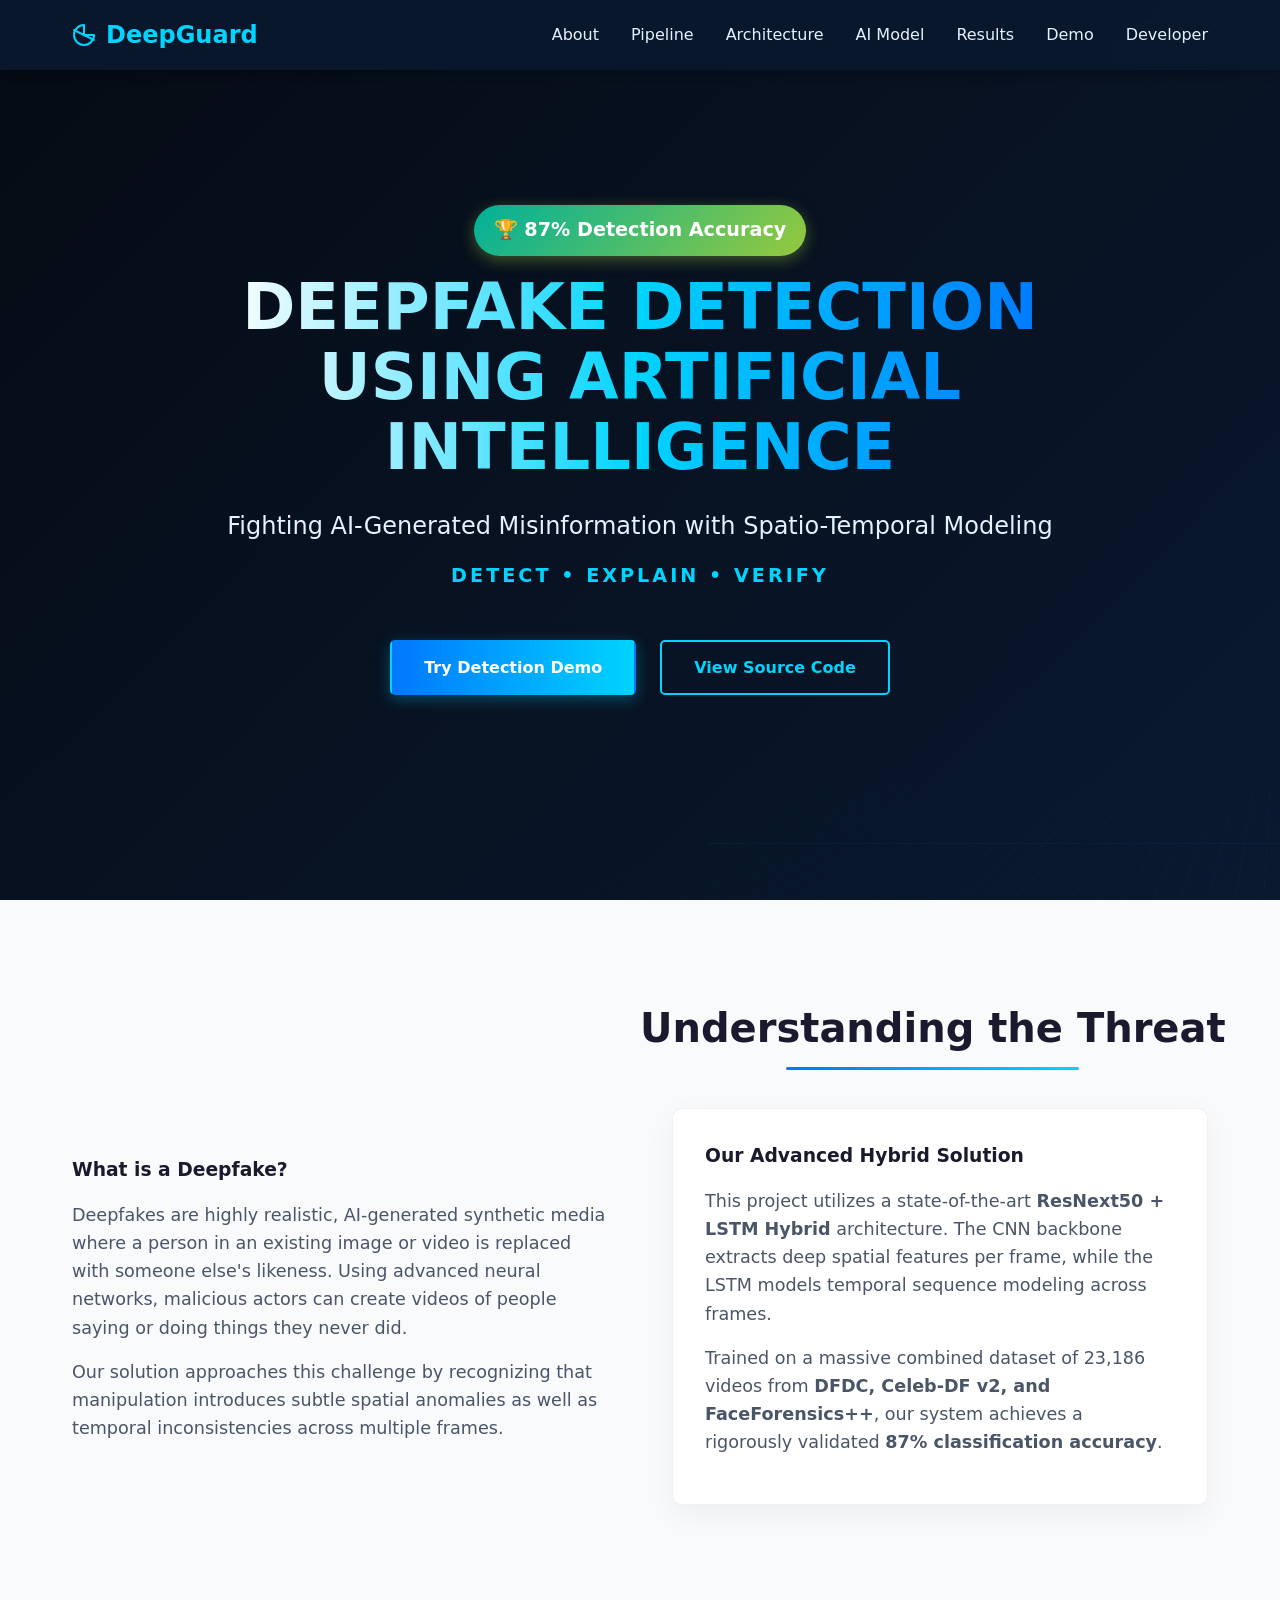
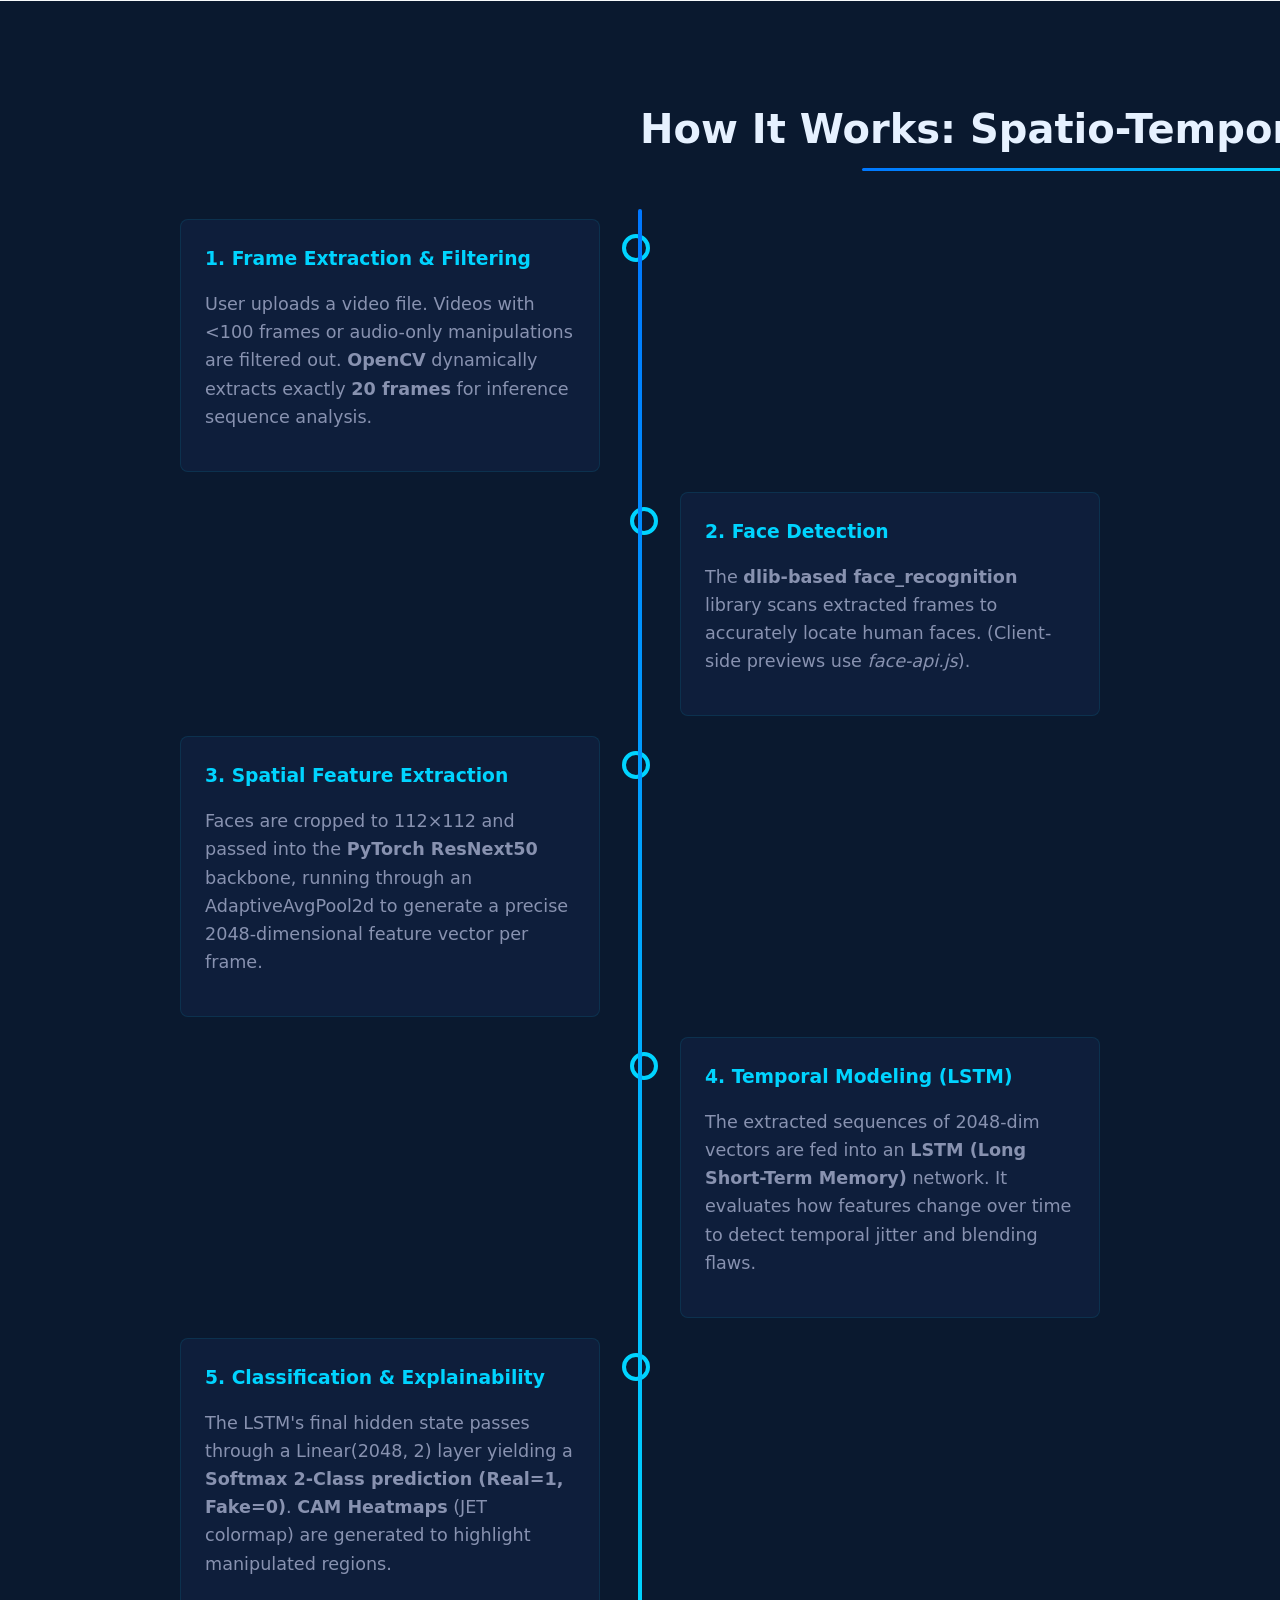
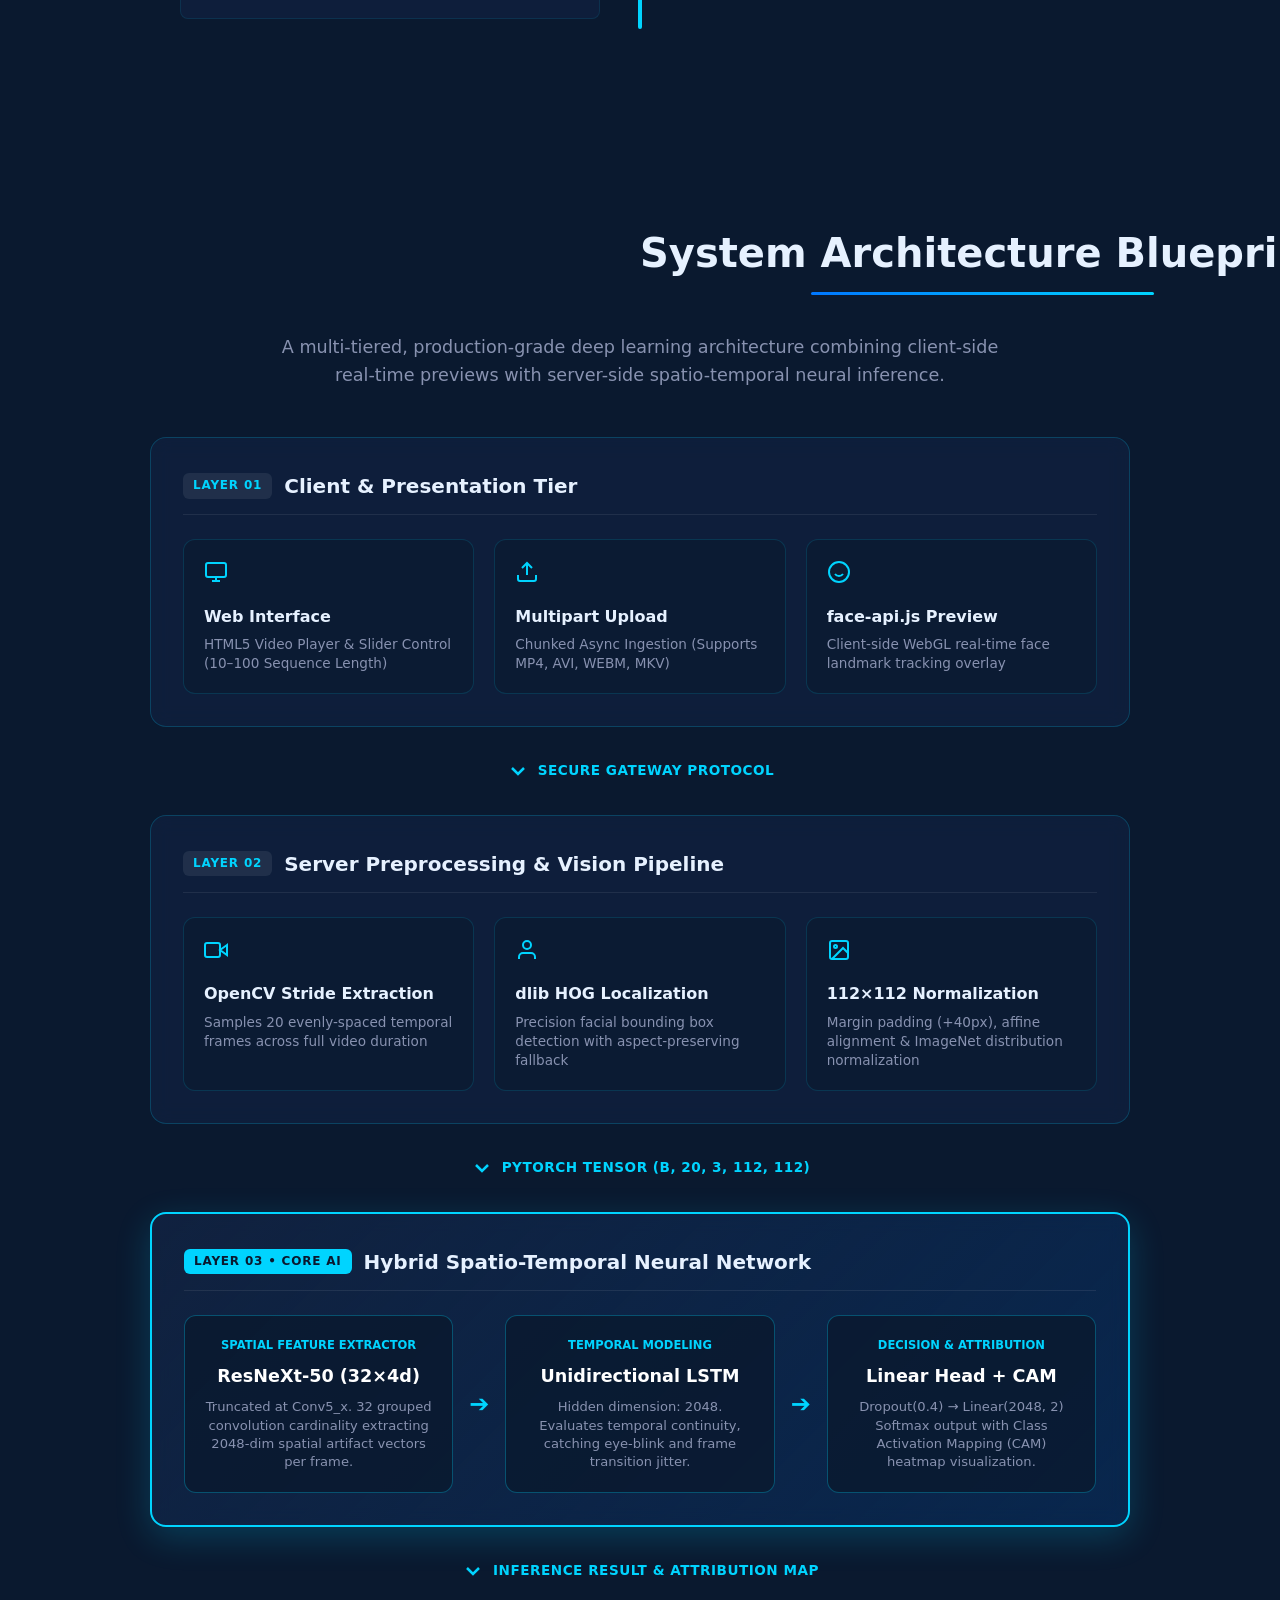
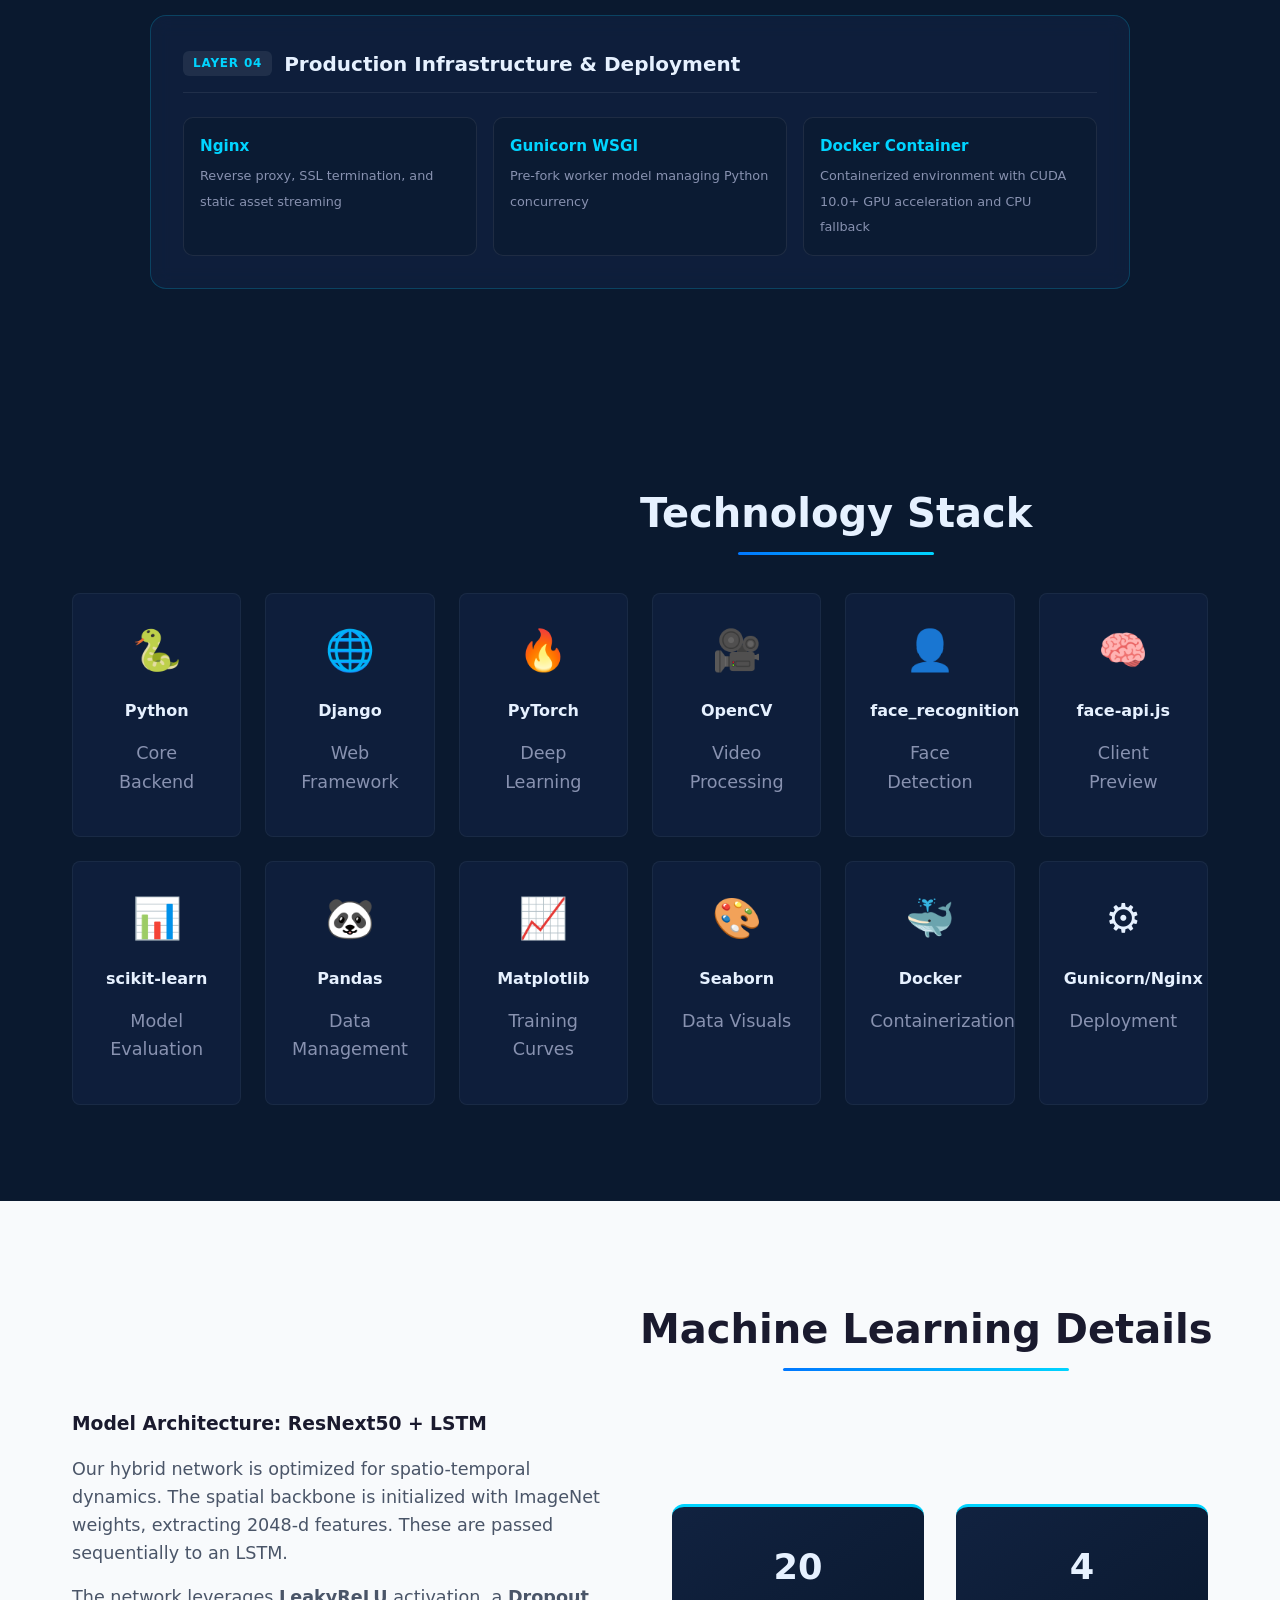
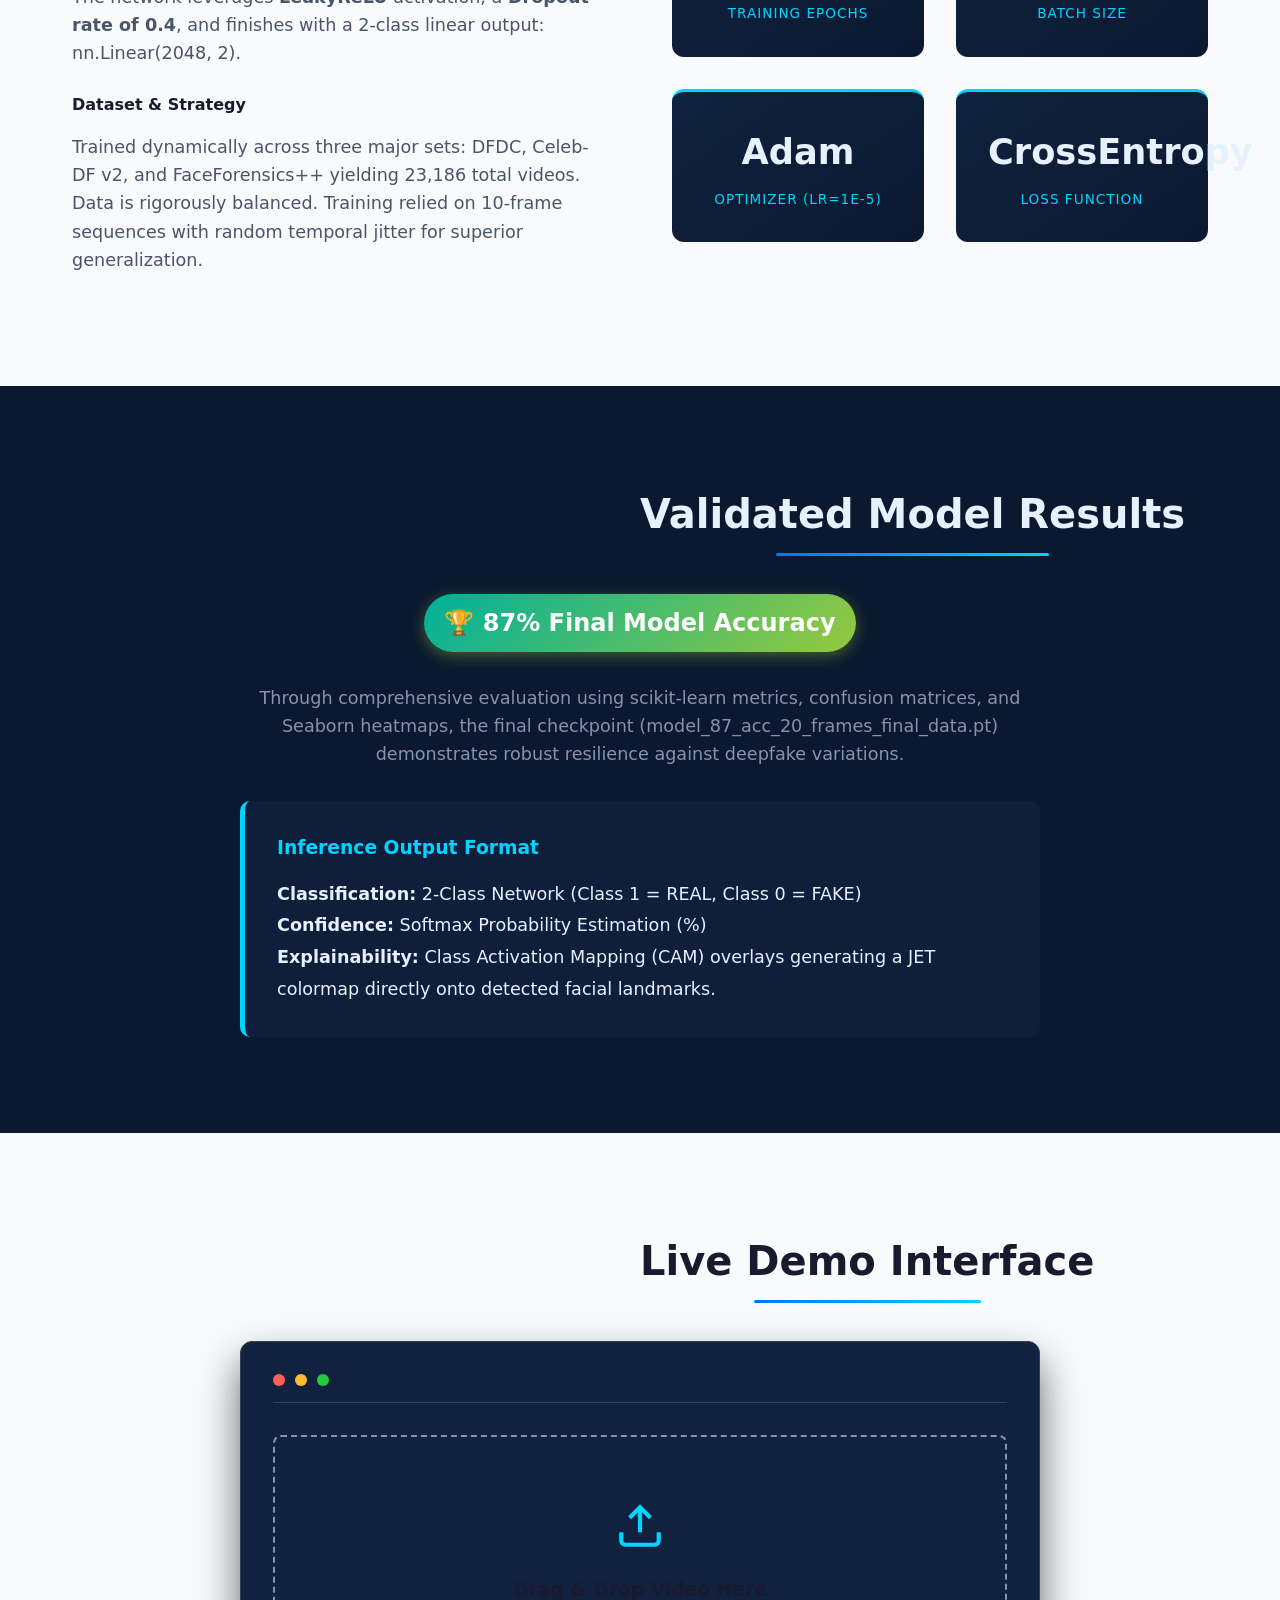
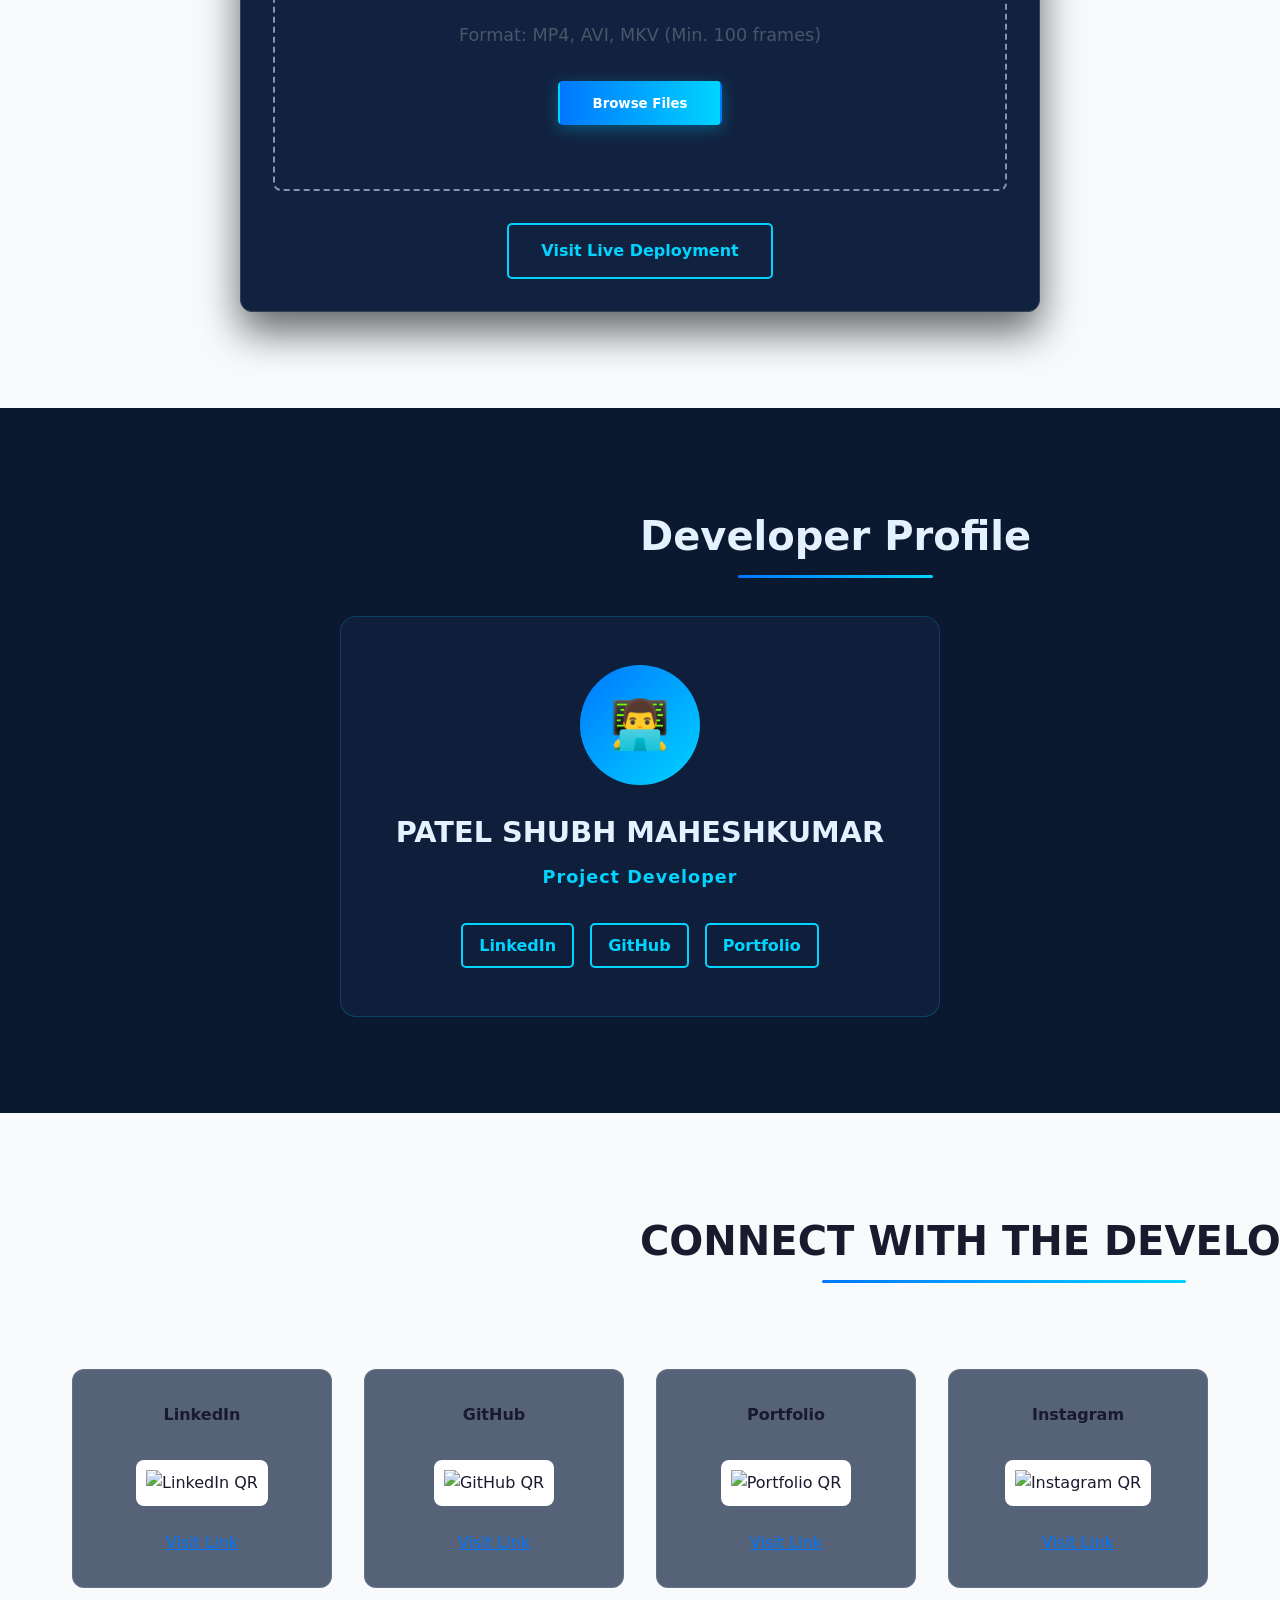
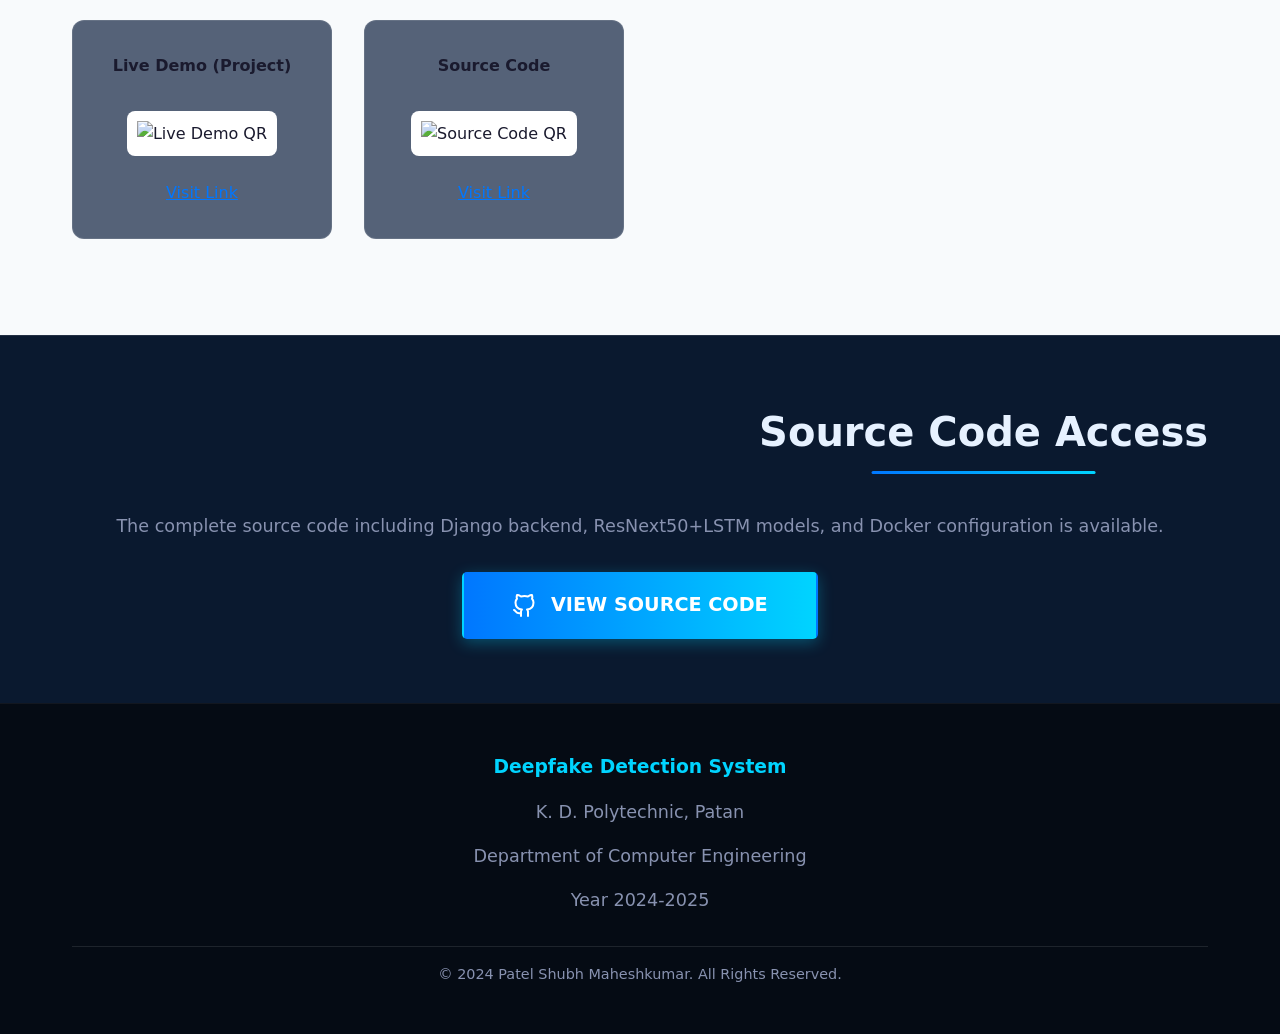
==== commit 3b5c8e88: "Upgrade architecture section to multi-tier engineering blueprint with crisp vector styling" ====
--- a/website/index.html
+++ b/website/index.html
@@ -342,37 +342,196 @@
             color: var(--accent);
         }
 
-        .arch-container {
-            background: var(--card-bg);
-            padding: 3rem;
+        /* Modern Architecture Blueprint */
+        .arch-blueprint {
+            max-width: 980px;
+            margin: 0 auto;
+            display: flex;
+            flex-direction: column;
+            gap: 1.5rem;
+        }
+
+        .arch-tier {
+            background: rgba(17, 34, 64, 0.7);
+            border: 1px solid rgba(0, 212, 255, 0.2);
+            border-radius: 16px;
+            padding: 2rem;
+            backdrop-filter: blur(10px);
+            transition: var(--transition);
+        }
+
+        .arch-tier:hover {
+            border-color: rgba(0, 212, 255, 0.5);
+            box-shadow: 0 10px 30px rgba(0, 212, 255, 0.1);
+        }
+
+        .arch-tier.highlight-tier {
+            background: linear-gradient(135deg, rgba(17, 34, 64, 0.95), rgba(0, 119, 255, 0.15));
+            border: 2px solid var(--accent);
+            box-shadow: 0 10px 35px rgba(0, 212, 255, 0.2);
+        }
+
+        .tier-header {
+            display: flex;
+            align-items: center;
+            gap: 12px;
+            margin-bottom: 1.5rem;
+            border-bottom: 1px solid rgba(255, 255, 255, 0.08);
+            padding-bottom: 0.75rem;
+        }
+
+        .tier-header h4 {
+            margin: 0;
+            font-size: 1.25rem;
+            font-weight: 700;
+            color: var(--text-light);
+        }
+
+        .tier-tag {
+            background: rgba(255, 255, 255, 0.08);
+            color: var(--accent);
+            padding: 3px 10px;
+            border-radius: 6px;
+            font-size: 0.75rem;
+            font-weight: 700;
+            text-transform: uppercase;
+            letter-spacing: 0.8px;
+        }
+
+        .tier-tag.brand {
+            background: var(--accent);
+            color: var(--primary);
+        }
+
+        .tier-grid {
+            display: grid;
+            grid-template-columns: repeat(auto-fit, minmax(240px, 1fr));
+            gap: 1.25rem;
+        }
+
+        .tier-card {
+            background: rgba(10, 25, 47, 0.6);
+            border: 1px solid rgba(0, 212, 255, 0.15);
             border-radius: 12px;
-            border: 1px solid rgba(0, 212, 255, 0.2);
+            padding: 1.25rem;
+            transition: var(--transition);
+        }
+
+        .tier-card:hover {
+            border-color: var(--accent);
+            transform: translateY(-3px);
+        }
+
+        .tier-card .card-icon {
+            color: var(--accent);
+            margin-bottom: 0.75rem;
+        }
+
+        .tier-card .card-title {
+            font-size: 1rem;
+            font-weight: 700;
+            color: var(--text-light);
+            margin-bottom: 0.35rem;
+        }
+
+        .tier-card .card-desc {
+            font-size: 0.85rem;
+            color: var(--text-muted);
+            line-height: 1.4;
+        }
+
+        .tier-connector {
+            display: flex;
+            align-items: center;
+            justify-content: center;
+            gap: 8px;
+            color: var(--accent);
+            font-size: 0.85rem;
+            font-weight: 700;
+            letter-spacing: 0.5px;
+            padding: 0.5rem 0;
+            text-transform: uppercase;
+        }
+
+        .tier-connector svg {
+            animation: bounceConnector 1.5s infinite;
+        }
+
+        @keyframes bounceConnector {
+            0%, 100% { transform: translateY(0); }
+            50% { transform: translateY(4px); }
+        }
+
+        .ai-architecture-box {
+            display: flex;
+            align-items: center;
+            justify-content: space-between;
+            gap: 1rem;
+            flex-wrap: wrap;
+        }
+
+        .ai-box-step {
+            flex: 1;
+            min-width: 200px;
+            background: rgba(10, 25, 47, 0.8);
+            border: 1px solid rgba(0, 212, 255, 0.3);
+            border-radius: 12px;
+            padding: 1.25rem;
             text-align: center;
         }
 
-        .arch-flow {
-            display: flex;
-            flex-wrap: wrap;
-            justify-content: center;
-            align-items: center;
-            gap: 15px;
-            margin-top: 2rem;
-        }
-
-        .arch-node {
-            background: var(--secondary);
-            padding: 1rem 1.5rem;
-            border-radius: 8px;
-            border: 1px solid var(--accent2);
-            font-weight: 600;
-            color: var(--text-light);
-            min-width: 150px;
-        }
-
-        .arch-arrow {
+        .ai-box-step .step-badge {
+            font-size: 0.72rem;
+            text-transform: uppercase;
+            font-weight: 800;
             color: var(--accent);
+            margin-bottom: 0.5rem;
+        }
+
+        .ai-box-step h5 {
+            font-size: 1.1rem;
+            font-weight: 800;
+            color: #fff;
+            margin-bottom: 0.5rem;
+        }
+
+        .ai-box-step p {
+            font-size: 0.82rem;
+            color: var(--text-muted);
+            margin: 0;
+            line-height: 1.4;
+        }
+
+        .ai-flow-arrow {
             font-size: 1.5rem;
+            color: var(--accent);
             font-weight: bold;
+        }
+
+        .infra-grid {
+            display: grid;
+            grid-template-columns: repeat(auto-fit, minmax(220px, 1fr));
+            gap: 1rem;
+        }
+
+        .infra-card {
+            background: rgba(10, 25, 47, 0.6);
+            border: 1px solid rgba(255, 255, 255, 0.08);
+            border-radius: 10px;
+            padding: 1rem;
+        }
+
+        .infra-card strong {
+            display: block;
+            color: var(--accent);
+            font-size: 0.95rem;
+            margin-bottom: 0.25rem;
+        }
+
+        .infra-card span {
+            font-size: 0.8rem;
+            color: var(--text-muted);
+            line-height: 1.3;
         }
 
         .tech-grid {
@@ -669,24 +828,140 @@
     </section>
 
     <!-- Technical Architecture -->
-    <section id="architecture" class="section-light">
+    <section id="architecture">
         <div class="container">
-            <h2 class="fade-in">System Architecture</h2>
-            <div class="arch-container fade-in">
-                <p>A robust client-server architecture deployed via <strong>Docker + Gunicorn + Nginx</strong>.</p>
-                <div class="arch-flow">
-                    <div class="arch-node">User Upload<br><small>Video File</small></div>
-                    <div class="arch-arrow">➔</div>
-                    <div class="arch-node">Django Backend<br><small>Web Server</small></div>
-                    <div class="arch-arrow">➔</div>
-                    <div class="arch-node">OpenCV<br><small>Face Extraction</small></div>
-                    <div class="arch-arrow">➔</div>
-                    <div class="arch-node">ResNext50 + LSTM<br><small>Spatio-Temporal Model</small></div>
-                    <div class="arch-arrow">➔</div>
-                    <div class="arch-node">Classification<br><small>Softmax Output</small></div>
-                    <div class="arch-arrow">➔</div>
-                    <div class="arch-node">Result Page<br><small>w/ CAM Heatmap</small></div>
-                </div>
+            <h2 class="fade-in">System Architecture Blueprint</h2>
+            <p style="text-align: center; max-width: 720px; margin: 0 auto 3rem; color: var(--text-muted);">
+                A multi-tiered, production-grade deep learning architecture combining client-side real-time previews with server-side spatio-temporal neural inference.
+            </p>
+
+            <div class="arch-blueprint fade-in">
+                <!-- Tier 1 -->
+                <div class="arch-tier">
+                    <div class="tier-header">
+                        <span class="tier-tag">Layer 01</span>
+                        <h4>Client & Presentation Tier</h4>
+                    </div>
+                    <div class="tier-grid">
+                        <div class="tier-card">
+                            <div class="card-icon">
+                                <svg width="24" height="24" viewBox="0 0 24 24" fill="none" stroke="currentColor" stroke-width="2"><rect x="2" y="3" width="20" height="14" rx="2" ry="2"></rect><line x1="8" y1="21" x2="16" y2="21"></line><line x1="12" y1="17" x2="12" y2="21"></line></svg>
+                            </div>
+                            <div class="card-title">Web Interface</div>
+                            <div class="card-desc">HTML5 Video Player & Slider Control (10–100 Sequence Length)</div>
+                        </div>
+                        <div class="tier-card">
+                            <div class="card-icon">
+                                <svg width="24" height="24" viewBox="0 0 24 24" fill="none" stroke="currentColor" stroke-width="2"><path d="M21 15v4a2 2 0 0 1-2 2H5a2 2 0 0 1-2-2v-4"></path><polyline points="17 8 12 3 7 8"></polyline><line x1="12" y1="3" x2="12" y2="15"></line></svg>
+                            </div>
+                            <div class="card-title">Multipart Upload</div>
+                            <div class="card-desc">Chunked Async Ingestion (Supports MP4, AVI, WEBM, MKV)</div>
+                        </div>
+                        <div class="tier-card">
+                            <div class="card-icon">
+                                <svg width="24" height="24" viewBox="0 0 24 24" fill="none" stroke="currentColor" stroke-width="2"><circle cx="12" cy="12" r="10"></circle><path d="M8 14s1.5 2 4 2 4-2 4-2"></path><line x1="9" y1="9" x2="9.01" y2="9"></line><line x1="15" y1="9" x2="15.01" y2="9"></line></svg>
+                            </div>
+                            <div class="card-title">face-api.js Preview</div>
+                            <div class="card-desc">Client-side WebGL real-time face landmark tracking overlay</div>
+                        </div>
+                    </div>
+                </div>
+
+                <div class="tier-connector">
+                    <svg width="24" height="24" viewBox="0 0 24 24" fill="none" stroke="currentColor" stroke-width="2.5"><polyline points="6 9 12 15 18 9"></polyline></svg>
+                    <span>Secure Gateway Protocol</span>
+                </div>
+
+                <!-- Tier 2 -->
+                <div class="arch-tier">
+                    <div class="tier-header">
+                        <span class="tier-tag">Layer 02</span>
+                        <h4>Server Preprocessing & Vision Pipeline</h4>
+                    </div>
+                    <div class="tier-grid">
+                        <div class="tier-card">
+                            <div class="card-icon">
+                                <svg width="24" height="24" viewBox="0 0 24 24" fill="none" stroke="currentColor" stroke-width="2"><polygon points="23 7 16 12 23 17 23 7"></polygon><rect x="1" y="5" width="15" height="14" rx="2" ry="2"></rect></svg>
+                            </div>
+                            <div class="card-title">OpenCV Stride Extraction</div>
+                            <div class="card-desc">Samples 20 evenly-spaced temporal frames across full video duration</div>
+                        </div>
+                        <div class="tier-card">
+                            <div class="card-icon">
+                                <svg width="24" height="24" viewBox="0 0 24 24" fill="none" stroke="currentColor" stroke-width="2"><path d="M20 21v-2a4 4 0 0 0-4-4H8a4 4 0 0 0-4 4v2"></path><circle cx="12" cy="7" r="4"></circle></svg>
+                            </div>
+                            <div class="card-title">dlib HOG Localization</div>
+                            <div class="card-desc">Precision facial bounding box detection with aspect-preserving fallback</div>
+                        </div>
+                        <div class="tier-card">
+                            <div class="card-icon">
+                                <svg width="24" height="24" viewBox="0 0 24 24" fill="none" stroke="currentColor" stroke-width="2"><rect x="3" y="3" width="18" height="18" rx="2" ry="2"></rect><circle cx="8.5" cy="8.5" r="1.5"></circle><polyline points="21 15 16 10 5 21"></polyline></svg>
+                            </div>
+                            <div class="card-title">112×112 Normalization</div>
+                            <div class="card-desc">Margin padding (+40px), affine alignment & ImageNet distribution normalization</div>
+                        </div>
+                    </div>
+                </div>
+
+                <div class="tier-connector">
+                    <svg width="24" height="24" viewBox="0 0 24 24" fill="none" stroke="currentColor" stroke-width="2.5"><polyline points="6 9 12 15 18 9"></polyline></svg>
+                    <span>Pytorch Tensor (B, 20, 3, 112, 112)</span>
+                </div>
+
+                <!-- Tier 3 -->
+                <div class="arch-tier highlight-tier">
+                    <div class="tier-header">
+                        <span class="tier-tag brand">Layer 03 • Core AI</span>
+                        <h4>Hybrid Spatio-Temporal Neural Network</h4>
+                    </div>
+                    <div class="ai-architecture-box">
+                        <div class="ai-box-step">
+                            <div class="step-badge">Spatial Feature Extractor</div>
+                            <h5>ResNeXt-50 (32×4d)</h5>
+                            <p>Truncated at Conv5_x. 32 grouped convolution cardinality extracting 2048-dim spatial artifact vectors per frame.</p>
+                        </div>
+                        <div class="ai-flow-arrow">➔</div>
+                        <div class="ai-box-step">
+                            <div class="step-badge">Temporal Modeling</div>
+                            <h5>Unidirectional LSTM</h5>
+                            <p>Hidden dimension: 2048. Evaluates temporal continuity, catching eye-blink and frame transition jitter.</p>
+                        </div>
+                        <div class="ai-flow-arrow">➔</div>
+                        <div class="ai-box-step">
+                            <div class="step-badge">Decision & Attribution</div>
+                            <h5>Linear Head + CAM</h5>
+                            <p>Dropout(0.4) → Linear(2048, 2) Softmax output with Class Activation Mapping (CAM) heatmap visualization.</p>
+                        </div>
+                    </div>
+                </div>
+
+                <div class="tier-connector">
+                    <svg width="24" height="24" viewBox="0 0 24 24" fill="none" stroke="currentColor" stroke-width="2.5"><polyline points="6 9 12 15 18 9"></polyline></svg>
+                    <span>Inference Result & Attribution Map</span>
+                </div>
+
+                <!-- Tier 4 -->
+                <div class="arch-tier">
+                    <div class="tier-header">
+                        <span class="tier-tag">Layer 04</span>
+                        <h4>Production Infrastructure & Deployment</h4>
+                    </div>
+                    <div class="infra-grid">
+                        <div class="infra-card">
+                            <strong>Nginx</strong>
+                            <span>Reverse proxy, SSL termination, and static asset streaming</span>
+                        </div>
+                        <div class="infra-card">
+                            <strong>Gunicorn WSGI</strong>
+                            <span>Pre-fork worker model managing Python concurrency</span>
+                        </div>
+                        <div class="infra-card">
+                            <strong>Docker Container</strong>
+                            <span>Containerized environment with CUDA 10.0+ GPU acceleration and CPU fallback</span>
+                        </div>
+                    </div>
+                </div>
+
             </div>
         </div>
     </section>
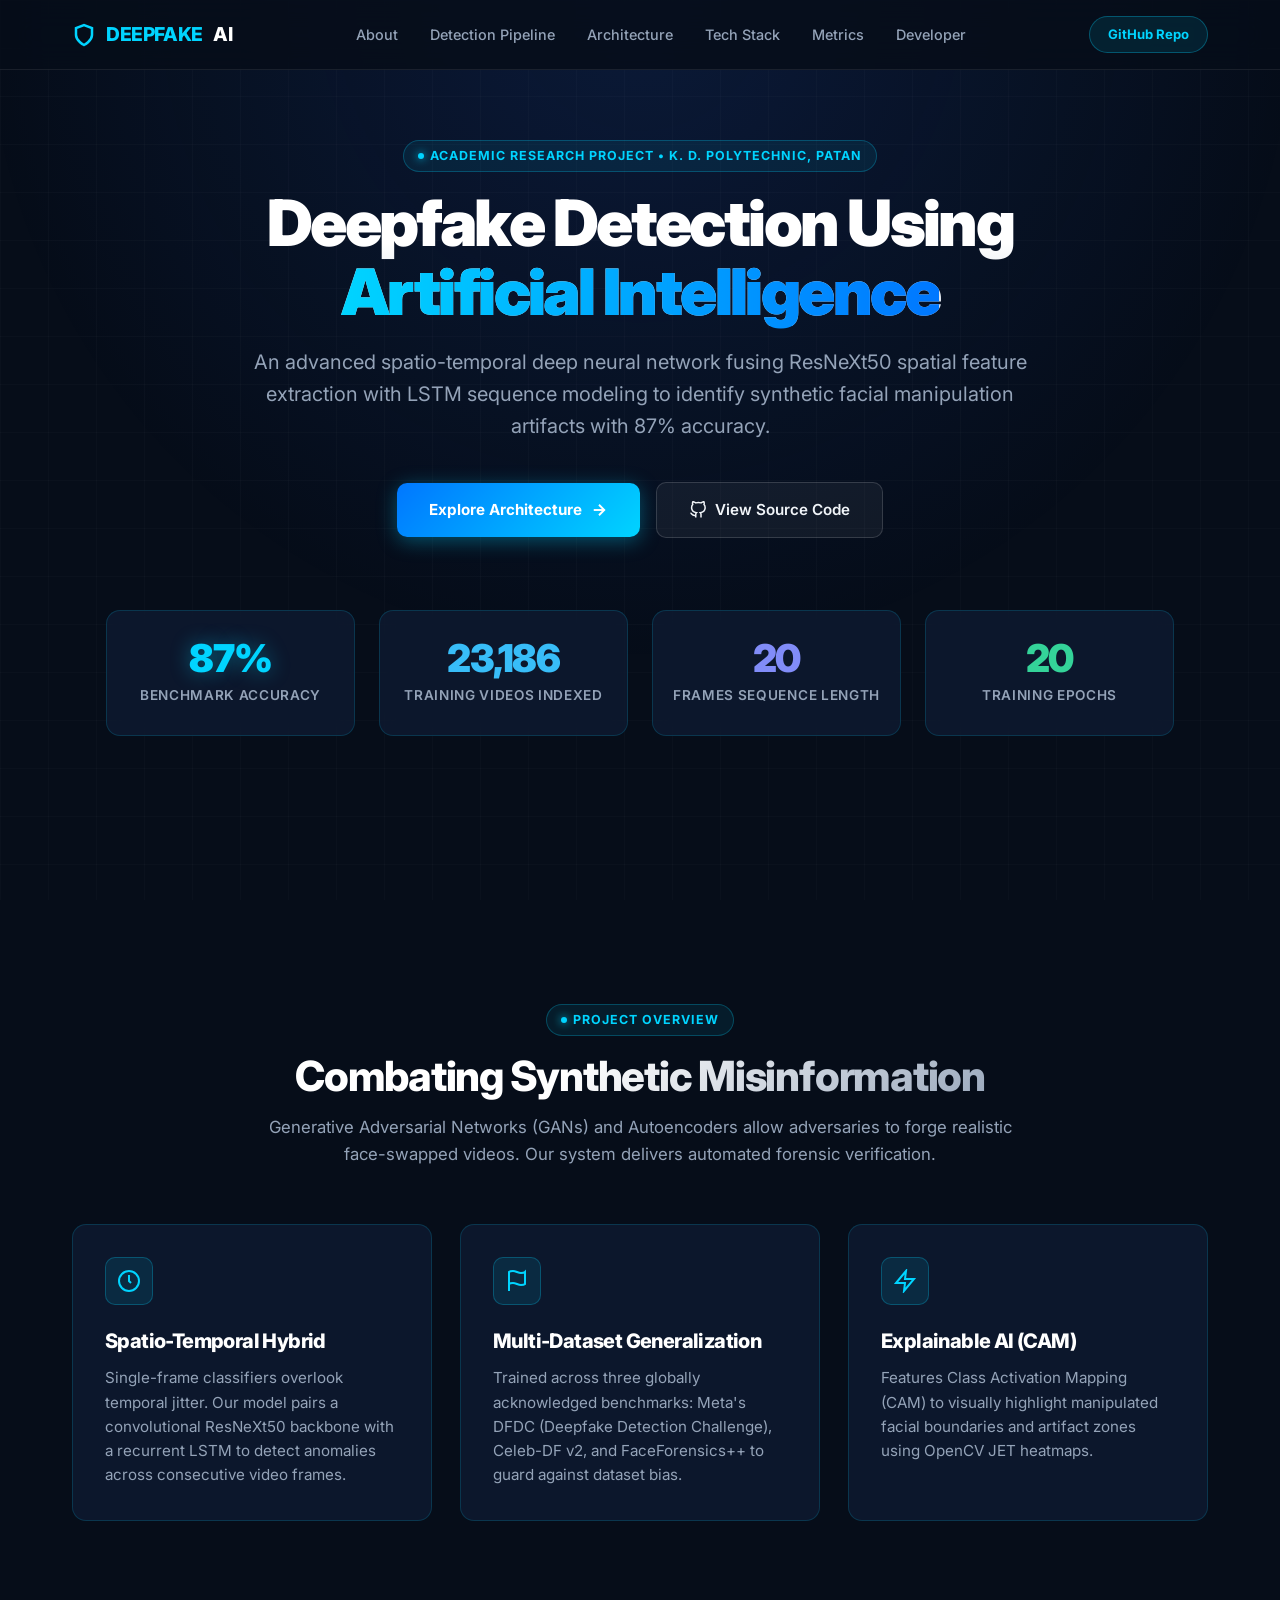
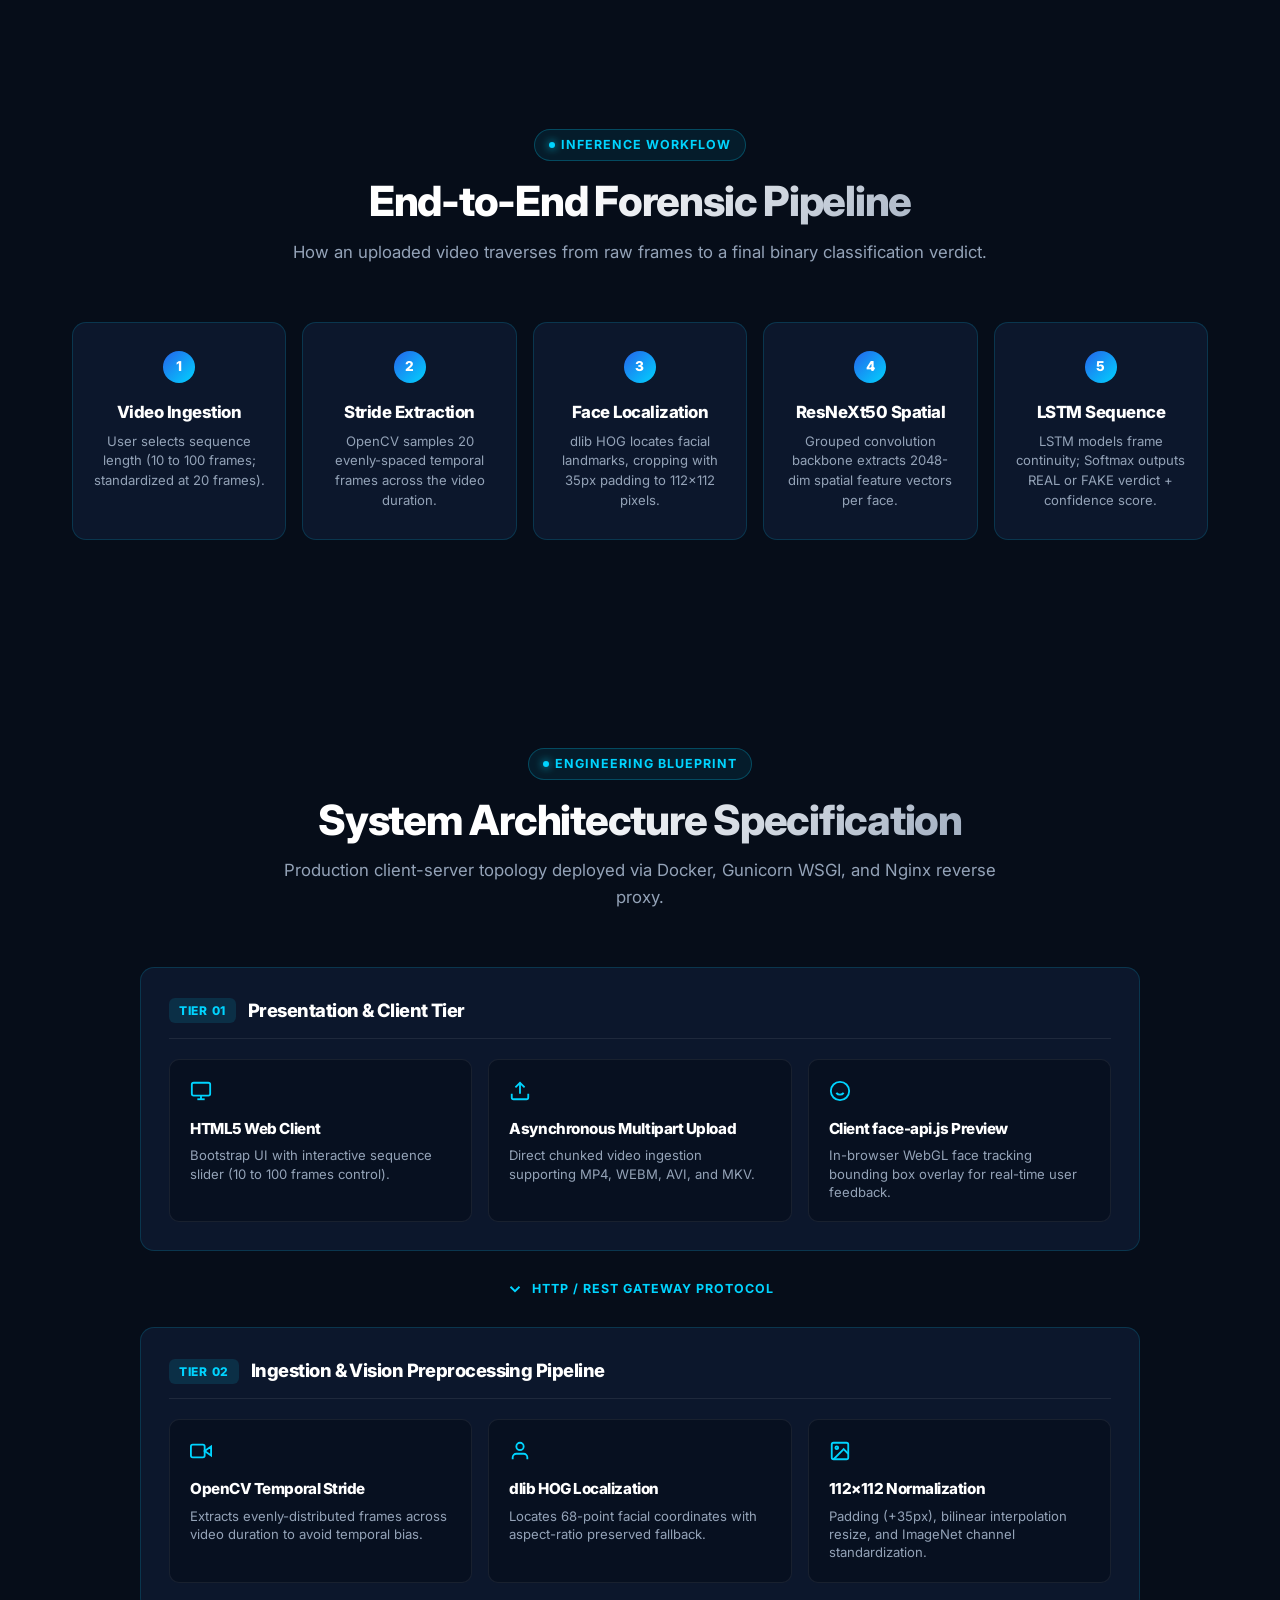
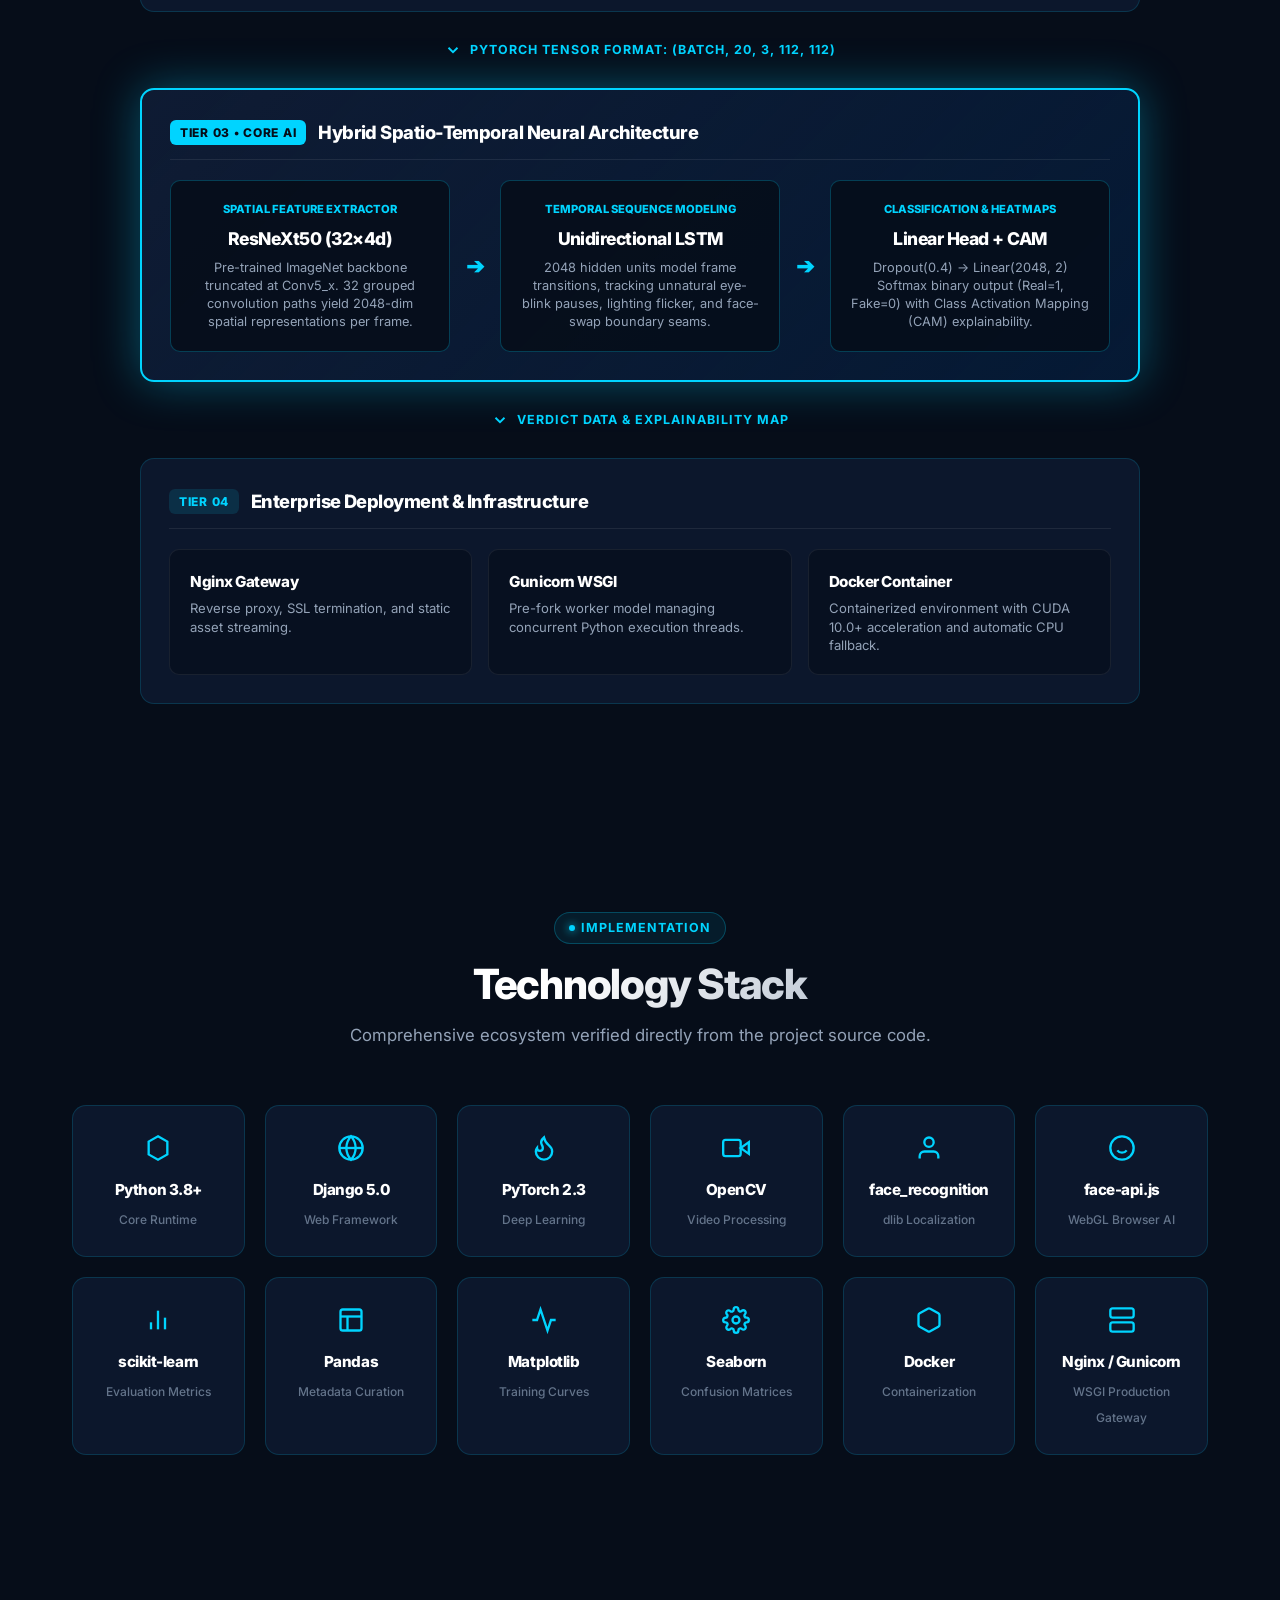
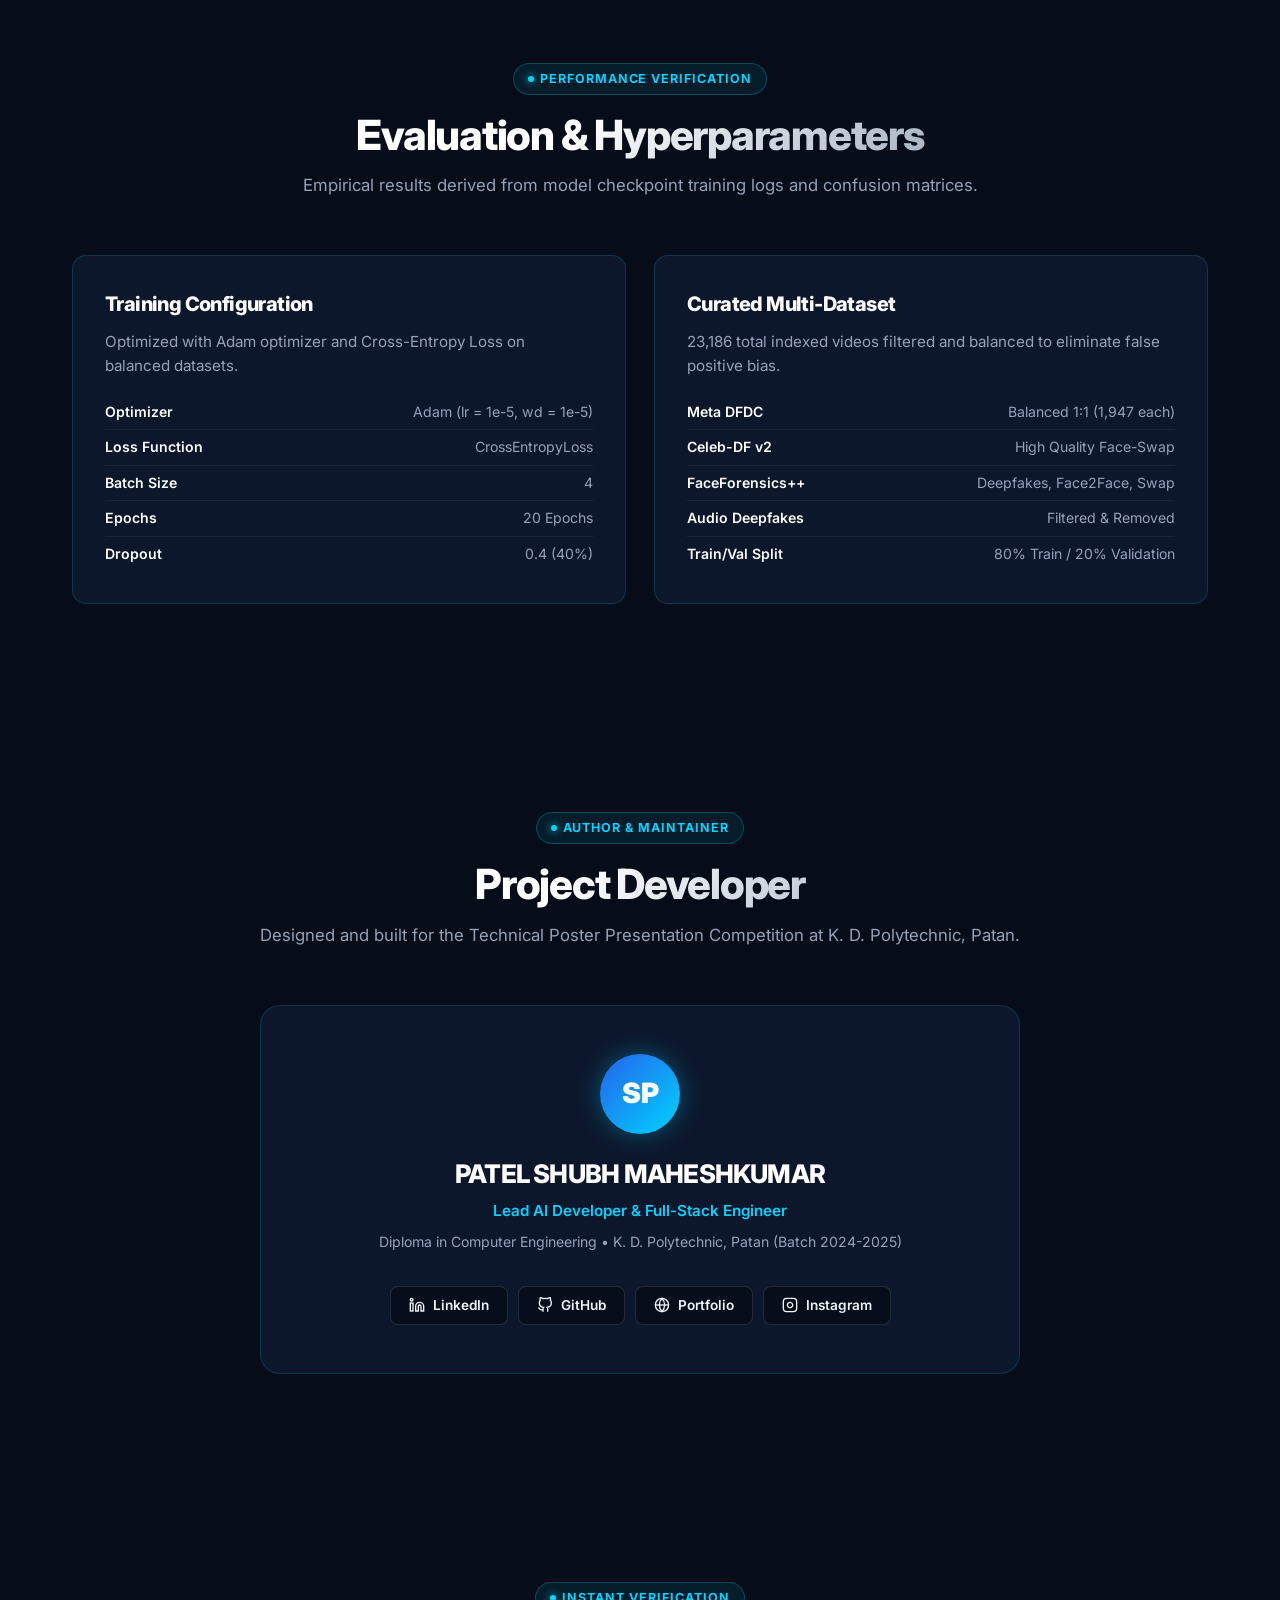
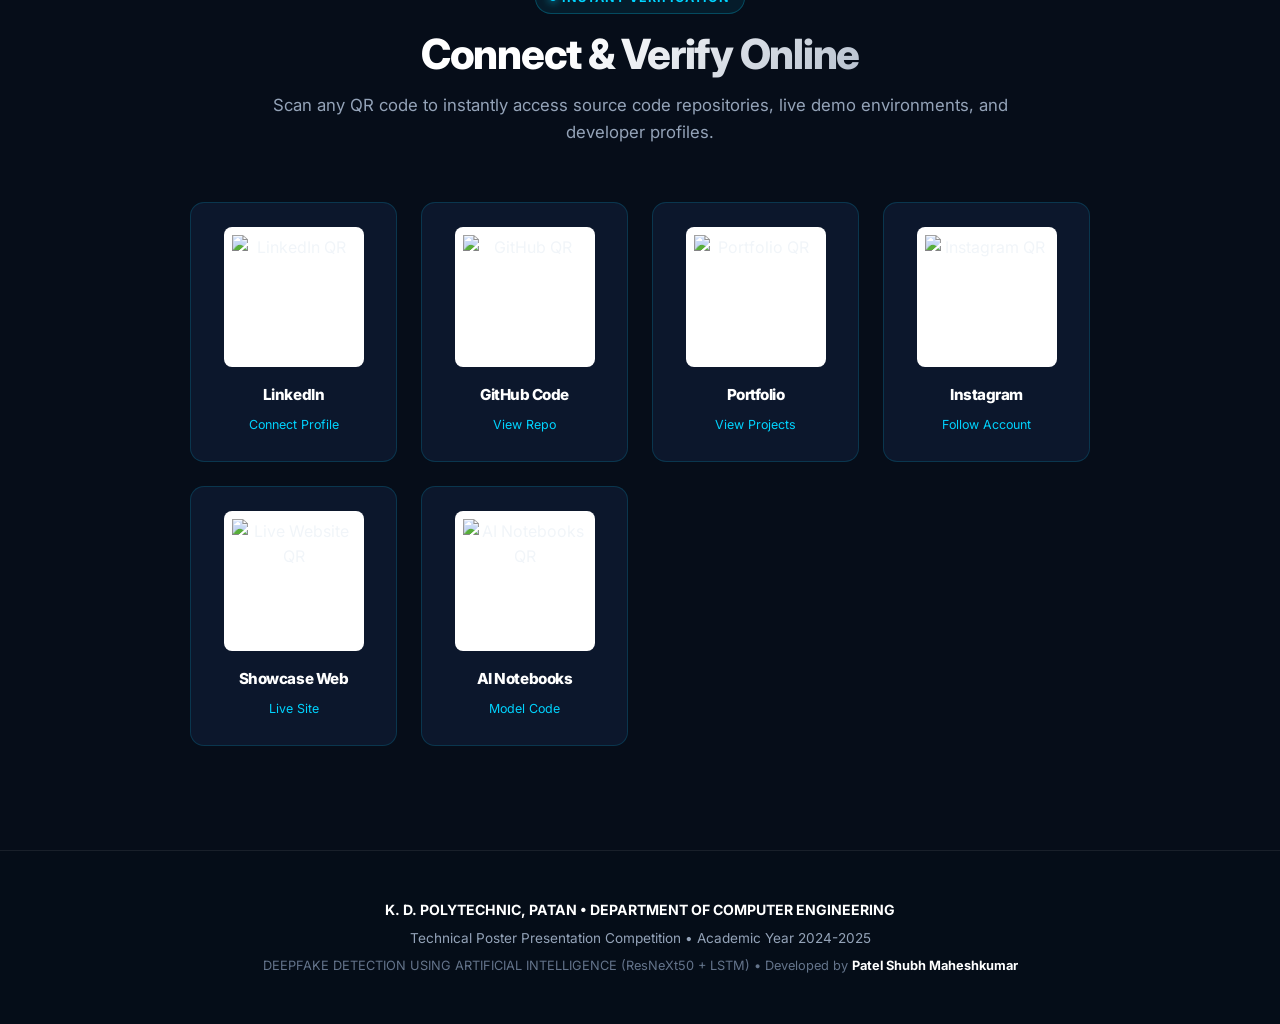
==== commit a98c5160: "Ultra-premium overhaul of showcase website with unified dark aesthetic, Inter typography, and crisp " ====
--- a/website/index.html
+++ b/website/index.html
@@ -3,961 +3,1098 @@
 <head>
     <meta charset="UTF-8">
     <meta name="viewport" content="width=device-width, initial-scale=1.0">
-    <title>Deepfake Detection System | AI-Powered Video Analysis</title>
+    <title>Deepfake Detection AI | Spatio-Temporal Forensic Engine</title>
+    <link rel="preconnect" href="https://fonts.googleapis.com">
+    <link rel="preconnect" href="https://fonts.gstatic.com" crossorigin>
+    <link href="https://fonts.googleapis.com/css2?family=Inter:wght@300;400;500;600;700;800;900&family=JetBrains+Mono:wght@400;600&display=swap" rel="stylesheet">
     <style>
         :root {
-            --primary: #0a192f;
-            --secondary: #112240;
-            --accent: #00d4ff;
-            --accent2: #0077ff;
-            --text-light: #e6f1ff;
-            --text-muted: #8892b0;
-            --bg-light: #f8fafc;
-            --text-dark: #1a1a2e;
-            --card-bg: rgba(17, 34, 64, 0.7);
-            --transition: all 0.3s cubic-bezier(0.25, 0.8, 0.25, 1);
+            --bg-deep: #060d19;
+            --bg-surface: #0b1528;
+            --bg-card: rgba(16, 29, 54, 0.7);
+            --bg-card-hover: rgba(22, 40, 73, 0.9);
+            --border: rgba(0, 212, 255, 0.16);
+            --border-hover: rgba(0, 212, 255, 0.45);
+            --accent-cyan: #00d4ff;
+            --accent-blue: #2563eb;
+            --text-main: #f1f5f9;
+            --text-muted: #94a3b8;
+            --text-sub: #64748b;
+            --success: #10b981;
+            --danger: #ef4444;
+            --glow: 0 0 35px rgba(0, 212, 255, 0.18);
+            --glow-strong: 0 0 45px rgba(0, 212, 255, 0.35);
+            --radius-sm: 8px;
+            --radius-md: 14px;
+            --radius-lg: 20px;
         }
 
         * {
             margin: 0;
             padding: 0;
             box-sizing: border-box;
-            font-family: 'Segoe UI', system-ui, -apple-system, sans-serif;
+            font-family: 'Inter', -apple-system, BlinkMacSystemFont, sans-serif;
         }
 
         body {
-            background-color: var(--primary);
-            color: var(--text-light);
+            background-color: var(--bg-deep);
+            color: var(--text-main);
             line-height: 1.6;
             overflow-x: hidden;
-        }
-
-        html {
-            scroll-behavior: smooth;
-        }
-
-        h1, h2, h3, h4 {
-            font-weight: 700;
-            color: var(--text-light);
-            margin-bottom: 1rem;
-        }
-        
-        h2 {
-            font-size: 2.5rem;
-            text-align: center;
-            margin-bottom: 3rem;
-            position: relative;
-            display: inline-block;
-            left: 50%;
-            transform: translateX(-50%);
-        }
-
-        h2::after {
-            content: '';
-            position: absolute;
-            width: 50%;
-            height: 3px;
-            background: linear-gradient(90deg, var(--accent2), var(--accent));
-            bottom: -10px;
-            left: 25%;
-            border-radius: 2px;
-        }
-
-        p {
-            color: var(--text-muted);
-            margin-bottom: 1rem;
-            font-size: 1.1rem;
-        }
-
-        .highlight { color: var(--accent); }
+            -webkit-font-smoothing: antialiased;
+        }
+
+        /* Subtle Background Grid */
+        body::before {
+            content: "";
+            position: fixed;
+            top: 0; left: 0; width: 100%; height: 100%;
+            background-image: 
+                radial-gradient(circle at 50% 0%, rgba(37, 99, 235, 0.15) 0%, transparent 60%),
+                linear-gradient(rgba(255, 255, 255, 0.02) 1px, transparent 1px),
+                linear-gradient(90deg, rgba(255, 255, 255, 0.02) 1px, transparent 1px);
+            background-size: 100% 100%, 48px 48px, 48px 48px;
+            pointer-events: none;
+            z-index: 0;
+        }
 
         .container {
             max-width: 1200px;
             margin: 0 auto;
             padding: 0 2rem;
+            position: relative;
+            z-index: 1;
         }
 
         section {
-            padding: 6rem 0;
+            padding: 6.5rem 0;
             position: relative;
         }
 
-        .section-light {
-            background-color: var(--bg-light);
-            color: var(--text-dark);
-        }
-        
-        .section-light h2, .section-light h3, .section-light h4 {
-            color: var(--text-dark);
-        }
-
-        .section-light p {
-            color: #4a5568;
-        }
-
+        /* Typography */
+        h1, h2, h3, h4, h5 {
+            color: var(--text-main);
+            font-weight: 800;
+            letter-spacing: -0.03em;
+        }
+
+        .section-header {
+            text-align: center;
+            max-width: 760px;
+            margin: 0 auto 3.5rem;
+        }
+
+        .section-tag {
+            display: inline-flex;
+            align-items: center;
+            gap: 6px;
+            background: rgba(0, 212, 255, 0.08);
+            border: 1px solid rgba(0, 212, 255, 0.25);
+            color: var(--accent-cyan);
+            padding: 5px 14px;
+            border-radius: 9999px;
+            font-size: 0.78rem;
+            font-weight: 700;
+            letter-spacing: 0.08em;
+            text-transform: uppercase;
+            margin-bottom: 1rem;
+        }
+
+        .section-tag::before {
+            content: "";
+            width: 6px;
+            height: 6px;
+            background: var(--accent-cyan);
+            border-radius: 50%;
+            box-shadow: 0 0 8px var(--accent-cyan);
+        }
+
+        .section-header h2 {
+            font-size: 2.6rem;
+            line-height: 1.2;
+            margin-bottom: 0.75rem;
+            background: linear-gradient(135deg, #ffffff 40%, #94a3b8 100%);
+            -webkit-background-clip: text;
+            -webkit-text-fill-color: transparent;
+        }
+
+        .section-header p {
+            color: var(--text-muted);
+            font-size: 1.05rem;
+        }
+
+        /* Top Navigation */
         nav {
             position: fixed;
             top: 0;
             width: 100%;
-            background: rgba(10, 25, 47, 0.95);
-            backdrop-filter: blur(10px);
+            background: rgba(6, 13, 25, 0.85);
+            backdrop-filter: blur(16px);
+            border-bottom: 1px solid rgba(255, 255, 255, 0.08);
             z-index: 1000;
             padding: 1rem 0;
-            box-shadow: 0 2px 10px rgba(0,0,0,0.3);
-        }
-
-        .nav-container {
+        }
+
+        .nav-inner {
             display: flex;
             justify-content: space-between;
             align-items: center;
         }
 
-        .logo {
-            font-size: 1.5rem;
-            font-weight: bold;
-            color: var(--accent);
+        .brand-logo {
+            display: flex;
+            align-items: center;
+            gap: 10px;
             text-decoration: none;
-            display: flex;
-            align-items: center;
-            gap: 10px;
-        }
-
-        .nav-links {
+            color: #fff;
+            font-weight: 800;
+            font-size: 1.2rem;
+            letter-spacing: -0.02em;
+        }
+
+        .brand-logo svg {
+            color: var(--accent-cyan);
+        }
+
+        .brand-logo span {
+            color: var(--accent-cyan);
+        }
+
+        .nav-menu {
             display: flex;
             gap: 2rem;
             list-style: none;
         }
 
-        .nav-links a {
-            color: var(--text-light);
+        .nav-menu a {
+            color: var(--text-muted);
             text-decoration: none;
+            font-size: 0.9rem;
             font-weight: 500;
-            transition: var(--transition);
-        }
-
-        .nav-links a:hover {
-            color: var(--accent);
-        }
-
-        .menu-btn {
-            display: none;
-            cursor: pointer;
-            color: var(--accent);
-            font-size: 1.5rem;
-        }
-
-        .btn {
-            display: inline-block;
-            padding: 0.8rem 2rem;
-            border-radius: 5px;
+            transition: color 0.2s;
+        }
+
+        .nav-menu a:hover {
+            color: var(--accent-cyan);
+        }
+
+        .nav-btn {
+            background: rgba(0, 212, 255, 0.1);
+            color: var(--accent-cyan);
+            border: 1px solid rgba(0, 212, 255, 0.3);
+            padding: 7px 18px;
+            border-radius: 9999px;
             text-decoration: none;
-            font-weight: bold;
-            transition: var(--transition);
-            cursor: pointer;
-            border: 2px solid transparent;
-        }
-
-        .btn-primary {
-            background: linear-gradient(90deg, var(--accent2), var(--accent));
-            color: #fff;
-            box-shadow: 0 4px 15px rgba(0, 212, 255, 0.3);
-        }
-
-        .btn-primary:hover {
-            transform: translateY(-3px);
-            box-shadow: 0 6px 20px rgba(0, 212, 255, 0.4);
-        }
-
-        .btn-outline {
-            border-color: var(--accent);
-            color: var(--accent);
-            background: transparent;
-        }
-
-        .btn-outline:hover {
-            background: rgba(0, 212, 255, 0.1);
-            transform: translateY(-3px);
-        }
-
+            font-size: 0.82rem;
+            font-weight: 700;
+            transition: all 0.2s;
+        }
+
+        .nav-btn:hover {
+            background: var(--accent-cyan);
+            color: var(--bg-deep);
+            box-shadow: 0 0 15px rgba(0, 212, 255, 0.4);
+        }
+
+        /* Buttons */
+        .btn-group {
+            display: flex;
+            gap: 1rem;
+            justify-content: center;
+            align-items: center;
+        }
+
+        .btn-glow {
+            background: linear-gradient(135deg, #0077ff, var(--accent-cyan));
+            color: #fff;
+            font-weight: 700;
+            font-size: 0.95rem;
+            padding: 0.9rem 2rem;
+            border-radius: 10px;
+            text-decoration: none;
+            box-shadow: 0 4px 20px rgba(0, 212, 255, 0.35);
+            transition: all 0.25s ease;
+            display: inline-flex;
+            align-items: center;
+            gap: 8px;
+        }
+
+        .btn-glow:hover {
+            transform: translateY(-2px);
+            box-shadow: 0 6px 28px rgba(0, 212, 255, 0.55);
+        }
+
+        .btn-ghost {
+            background: rgba(255, 255, 255, 0.05);
+            color: var(--text-main);
+            border: 1px solid rgba(255, 255, 255, 0.15);
+            font-weight: 600;
+            font-size: 0.95rem;
+            padding: 0.9rem 2rem;
+            border-radius: 10px;
+            text-decoration: none;
+            transition: all 0.25s ease;
+            display: inline-flex;
+            align-items: center;
+            gap: 8px;
+        }
+
+        .btn-ghost:hover {
+            background: rgba(255, 255, 255, 0.1);
+            border-color: rgba(0, 212, 255, 0.4);
+            color: var(--accent-cyan);
+            transform: translateY(-2px);
+        }
+
+        /* Hero Section */
         #hero {
-            height: 100vh;
+            min-height: 100vh;
             display: flex;
             align-items: center;
             justify-content: center;
             text-align: center;
-            position: relative;
-            overflow: hidden;
-            background: linear-gradient(135deg, #050b14 0%, var(--primary) 100%);
-        }
-
-        .hero-bg {
-            position: absolute;
-            top: 0;
-            left: 0;
-            width: 200%;
-            height: 200%;
-            background-image: 
-                linear-gradient(rgba(0, 212, 255, 0.05) 1px, transparent 1px),
-                linear-gradient(90deg, rgba(0, 212, 255, 0.05) 1px, transparent 1px);
-            background-size: 50px 50px;
-            animation: moveGrid 20s linear infinite;
-            z-index: 1;
-            transform: perspective(500px) rotateX(60deg) translateY(-100px) translateZ(-200px);
-        }
-
-        @keyframes moveGrid {
-            0% { transform: perspective(500px) rotateX(60deg) translateY(0) translateZ(-200px); }
-            100% { transform: perspective(500px) rotateX(60deg) translateY(50px) translateZ(-200px); }
-        }
-
-        .hero-content {
-            position: relative;
-            z-index: 2;
-            max-width: 900px;
-            padding: 2rem;
+            padding-top: 5rem;
         }
 
         .hero-title {
             font-size: 4rem;
-            margin-bottom: 1.5rem;
-            line-height: 1.1;
-            background: linear-gradient(to right, #fff, var(--accent), var(--accent2));
+            font-weight: 900;
+            line-height: 1.08;
+            letter-spacing: -0.04em;
+            margin-bottom: 1.25rem;
+            background: linear-gradient(180deg, #ffffff 40%, #cbd5e1 100%);
             -webkit-background-clip: text;
             -webkit-text-fill-color: transparent;
         }
 
+        .hero-title span {
+            background: linear-gradient(90deg, #00d4ff, #0077ff);
+            -webkit-background-clip: text;
+            -webkit-text-fill-color: transparent;
+        }
+
         .hero-subtitle {
-            font-size: 1.5rem;
-            margin-bottom: 1rem;
-            color: var(--text-light);
-        }
-
-        .hero-tagline {
-            font-size: 1.2rem;
-            letter-spacing: 3px;
-            margin-bottom: 3rem;
-            color: var(--accent);
+            font-size: 1.25rem;
+            color: var(--text-muted);
+            max-width: 780px;
+            margin: 0 auto 2.5rem;
+            font-weight: 400;
+        }
+
+        /* Metric Highlights Ribbon */
+        .metrics-ribbon {
+            display: grid;
+            grid-template-columns: repeat(4, 1fr);
+            gap: 1.5rem;
+            margin-top: 4.5rem;
+        }
+
+        .metric-card {
+            background: var(--bg-card);
+            border: 1px solid var(--border);
+            border-radius: var(--radius-md);
+            padding: 1.75rem 1.25rem;
+            text-align: center;
+            backdrop-filter: blur(10px);
+            transition: all 0.3s ease;
+        }
+
+        .metric-card:hover {
+            border-color: var(--border-hover);
+            transform: translateY(-4px);
+            box-shadow: var(--glow);
+        }
+
+        .metric-value {
+            font-size: 2.4rem;
+            font-weight: 900;
+            color: #fff;
+            letter-spacing: -0.03em;
+            line-height: 1;
+            margin-bottom: 0.5rem;
+        }
+
+        .metric-card:nth-child(1) .metric-value { color: var(--accent-cyan); text-shadow: 0 0 20px rgba(0, 212, 255, 0.4); }
+        .metric-card:nth-child(2) .metric-value { color: #38bdf8; }
+        .metric-card:nth-child(3) .metric-value { color: #818cf8; }
+        .metric-card:nth-child(4) .metric-value { color: #34d399; }
+
+        .metric-label {
+            font-size: 0.85rem;
             font-weight: 600;
-        }
-
-        .hero-btns {
+            color: var(--text-muted);
+            text-transform: uppercase;
+            letter-spacing: 0.05em;
+        }
+
+        /* Cards Grid */
+        .cards-grid {
+            display: grid;
+            grid-template-columns: repeat(auto-fit, minmax(320px, 1fr));
+            gap: 1.75rem;
+        }
+
+        .feature-card {
+            background: var(--bg-card);
+            border: 1px solid var(--border);
+            border-radius: var(--radius-md);
+            padding: 2rem;
+            transition: all 0.3s ease;
+        }
+
+        .feature-card:hover {
+            border-color: var(--border-hover);
+            background: var(--bg-card-hover);
+            transform: translateY(-4px);
+            box-shadow: var(--glow);
+        }
+
+        .feature-icon {
+            width: 48px;
+            height: 48px;
+            background: rgba(0, 212, 255, 0.1);
+            border: 1px solid rgba(0, 212, 255, 0.25);
+            border-radius: 10px;
             display: flex;
-            gap: 1.5rem;
+            align-items: center;
             justify-content: center;
-        }
-
-        .about-grid {
+            color: var(--accent-cyan);
+            margin-bottom: 1.25rem;
+        }
+
+        .feature-card h3 {
+            font-size: 1.25rem;
+            margin-bottom: 0.6rem;
+            color: #fff;
+        }
+
+        .feature-card p {
+            color: var(--text-muted);
+            font-size: 0.95rem;
+            line-height: 1.6;
+        }
+
+        /* How it works horizontal workflow */
+        .workflow-row {
             display: grid;
-            grid-template-columns: 1fr 1fr;
-            gap: 4rem;
-            align-items: center;
-        }
-
-        .about-card {
-            background: var(--card-bg);
-            padding: 2rem;
-            border-radius: 10px;
-            border: 1px solid rgba(0, 212, 255, 0.1);
-            box-shadow: 0 10px 30px rgba(0,0,0,0.5);
-            transition: var(--transition);
-        }
-        
-        .section-light .about-card {
-            background: #fff;
-            border: 1px solid rgba(0,0,0,0.05);
-            box-shadow: 0 10px 30px rgba(0,0,0,0.05);
-        }
-
-        .about-card:hover {
-            transform: translateY(-5px);
-            border-color: var(--accent);
-        }
-
-        .accuracy-badge {
-            background: linear-gradient(135deg, #00b09b, #96c93d);
-            color: white;
-            padding: 10px 20px;
-            border-radius: 30px;
-            font-weight: bold;
-            font-size: 1.2rem;
-            display: inline-block;
-            margin-bottom: 1rem;
-            box-shadow: 0 4px 15px rgba(150, 201, 61, 0.4);
-        }
-
-        .workflow-timeline {
+            grid-template-columns: repeat(auto-fit, minmax(210px, 1fr));
+            gap: 1rem;
             position: relative;
-            max-width: 1000px;
-            margin: 0 auto;
-        }
-
-        .workflow-timeline::after {
-            content: '';
-            position: absolute;
-            width: 4px;
-            background: linear-gradient(to bottom, var(--accent2), var(--accent));
-            top: 0;
-            bottom: 0;
-            left: 50%;
-            margin-left: -2px;
-            border-radius: 2px;
-        }
-
-        .workflow-step {
-            padding: 10px 40px;
+        }
+
+        .workflow-node {
+            background: var(--bg-card);
+            border: 1px solid var(--border);
+            border-radius: var(--radius-md);
+            padding: 1.75rem 1.25rem;
+            text-align: center;
             position: relative;
-            background-color: inherit;
-            width: 50%;
-        }
-
-        .workflow-step::after {
-            content: '';
-            position: absolute;
-            width: 20px;
-            height: 20px;
-            right: -10px;
-            background-color: var(--primary);
-            border: 4px solid var(--accent);
-            top: 25px;
+            transition: all 0.3s;
+        }
+
+        .workflow-node:hover {
+            border-color: var(--accent-cyan);
+            transform: translateY(-3px);
+            box-shadow: var(--glow);
+        }
+
+        .step-bubble {
+            width: 32px;
+            height: 32px;
+            background: linear-gradient(135deg, var(--accent-blue), var(--accent-cyan));
+            color: #fff;
             border-radius: 50%;
-            z-index: 1;
-        }
-
-        .left { left: 0; }
-        .right { left: 50%; }
-
-        .right::after {
-            left: -10px;
-        }
-
-        .step-content {
-            padding: 1.5rem;
-            background: var(--card-bg);
-            position: relative;
-            border-radius: 8px;
-            border: 1px solid rgba(0, 212, 255, 0.1);
-        }
-
-        .step-content h3 {
-            color: var(--accent);
-        }
-
-        /* Modern Architecture Blueprint */
-        .arch-blueprint {
-            max-width: 980px;
-            margin: 0 auto;
+            display: flex;
+            align-items: center;
+            justify-content: center;
+            font-weight: 800;
+            font-size: 0.85rem;
+            margin: 0 auto 1rem;
+        }
+
+        .workflow-node h4 {
+            font-size: 1.05rem;
+            margin-bottom: 0.4rem;
+            color: #fff;
+        }
+
+        .workflow-node p {
+            font-size: 0.82rem;
+            color: var(--text-muted);
+            line-height: 1.5;
+        }
+
+        /* System Architecture Blueprint (4 Tiers) */
+        .blueprint-container {
             display: flex;
             flex-direction: column;
             gap: 1.5rem;
-        }
-
-        .arch-tier {
-            background: rgba(17, 34, 64, 0.7);
-            border: 1px solid rgba(0, 212, 255, 0.2);
-            border-radius: 16px;
-            padding: 2rem;
-            backdrop-filter: blur(10px);
-            transition: var(--transition);
-        }
-
-        .arch-tier:hover {
-            border-color: rgba(0, 212, 255, 0.5);
-            box-shadow: 0 10px 30px rgba(0, 212, 255, 0.1);
-        }
-
-        .arch-tier.highlight-tier {
-            background: linear-gradient(135deg, rgba(17, 34, 64, 0.95), rgba(0, 119, 255, 0.15));
-            border: 2px solid var(--accent);
-            box-shadow: 0 10px 35px rgba(0, 212, 255, 0.2);
-        }
-
-        .tier-header {
+            max-width: 1000px;
+            margin: 0 auto;
+        }
+
+        .bp-layer {
+            background: var(--bg-card);
+            border: 1px solid var(--border);
+            border-radius: var(--radius-md);
+            padding: 1.75rem;
+            transition: all 0.3s;
+        }
+
+        .bp-layer:hover {
+            border-color: var(--border-hover);
+        }
+
+        .bp-layer.core-ai {
+            background: linear-gradient(135deg, rgba(16, 29, 54, 0.9), rgba(0, 119, 255, 0.12));
+            border: 2px solid var(--accent-cyan);
+            box-shadow: var(--glow-strong);
+        }
+
+        .layer-header {
             display: flex;
             align-items: center;
             gap: 12px;
-            margin-bottom: 1.5rem;
+            margin-bottom: 1.25rem;
             border-bottom: 1px solid rgba(255, 255, 255, 0.08);
             padding-bottom: 0.75rem;
         }
 
-        .tier-header h4 {
-            margin: 0;
-            font-size: 1.25rem;
-            font-weight: 700;
-            color: var(--text-light);
-        }
-
-        .tier-tag {
-            background: rgba(255, 255, 255, 0.08);
-            color: var(--accent);
+        .layer-num {
+            background: rgba(0, 212, 255, 0.12);
+            color: var(--accent-cyan);
             padding: 3px 10px;
             border-radius: 6px;
             font-size: 0.75rem;
+            font-weight: 800;
+            text-transform: uppercase;
+            letter-spacing: 0.06em;
+        }
+
+        .bp-layer.core-ai .layer-num {
+            background: var(--accent-cyan);
+            color: var(--bg-deep);
+        }
+
+        .layer-header h3 {
+            font-size: 1.15rem;
+            color: #fff;
+        }
+
+        .layer-cards-grid {
+            display: grid;
+            grid-template-columns: repeat(auto-fit, minmax(240px, 1fr));
+            gap: 1rem;
+        }
+
+        .bp-card {
+            background: rgba(6, 13, 25, 0.6);
+            border: 1px solid rgba(255, 255, 255, 0.07);
+            border-radius: 10px;
+            padding: 1.25rem;
+            transition: all 0.2s;
+        }
+
+        .bp-card:hover {
+            border-color: rgba(0, 212, 255, 0.3);
+            transform: translateY(-2px);
+        }
+
+        .bp-card-icon {
+            color: var(--accent-cyan);
+            margin-bottom: 0.5rem;
+        }
+
+        .bp-card h4 {
+            font-size: 0.95rem;
+            color: #fff;
+            margin-bottom: 0.3rem;
+        }
+
+        .bp-card p {
+            font-size: 0.82rem;
+            color: var(--text-muted);
+            line-height: 1.4;
+        }
+
+        .bp-connector {
+            text-align: center;
+            color: var(--accent-cyan);
+            font-size: 0.78rem;
             font-weight: 700;
             text-transform: uppercase;
-            letter-spacing: 0.8px;
-        }
-
-        .tier-tag.brand {
-            background: var(--accent);
-            color: var(--primary);
-        }
-
-        .tier-grid {
-            display: grid;
-            grid-template-columns: repeat(auto-fit, minmax(240px, 1fr));
-            gap: 1.25rem;
-        }
-
-        .tier-card {
-            background: rgba(10, 25, 47, 0.6);
-            border: 1px solid rgba(0, 212, 255, 0.15);
-            border-radius: 12px;
+            letter-spacing: 0.08em;
+            display: flex;
+            align-items: center;
+            justify-content: center;
+            gap: 8px;
+            padding: 0.25rem 0;
+        }
+
+        .bp-core-row {
+            display: flex;
+            align-items: center;
+            gap: 1rem;
+            flex-wrap: wrap;
+        }
+
+        .bp-core-step {
+            flex: 1;
+            min-width: 220px;
+            background: rgba(6, 13, 25, 0.85);
+            border: 1px solid rgba(0, 212, 255, 0.25);
+            border-radius: 10px;
             padding: 1.25rem;
-            transition: var(--transition);
-        }
-
-        .tier-card:hover {
-            border-color: var(--accent);
-            transform: translateY(-3px);
-        }
-
-        .tier-card .card-icon {
-            color: var(--accent);
-            margin-bottom: 0.75rem;
-        }
-
-        .tier-card .card-title {
-            font-size: 1rem;
-            font-weight: 700;
-            color: var(--text-light);
+            text-align: center;
+        }
+
+        .bp-core-step .badge {
+            font-size: 0.7rem;
+            font-weight: 800;
+            color: var(--accent-cyan);
+            text-transform: uppercase;
             margin-bottom: 0.35rem;
         }
 
-        .tier-card .card-desc {
-            font-size: 0.85rem;
+        .bp-core-step h4 {
+            font-size: 1.1rem;
+            color: #fff;
+            margin-bottom: 0.4rem;
+        }
+
+        .bp-core-step p {
+            font-size: 0.8rem;
             color: var(--text-muted);
             line-height: 1.4;
         }
 
-        .tier-connector {
-            display: flex;
-            align-items: center;
-            justify-content: center;
-            gap: 8px;
-            color: var(--accent);
-            font-size: 0.85rem;
-            font-weight: 700;
-            letter-spacing: 0.5px;
-            padding: 0.5rem 0;
-            text-transform: uppercase;
-        }
-
-        .tier-connector svg {
-            animation: bounceConnector 1.5s infinite;
-        }
-
-        @keyframes bounceConnector {
-            0%, 100% { transform: translateY(0); }
-            50% { transform: translateY(4px); }
-        }
-
-        .ai-architecture-box {
-            display: flex;
-            align-items: center;
-            justify-content: space-between;
-            gap: 1rem;
-            flex-wrap: wrap;
-        }
-
-        .ai-box-step {
-            flex: 1;
-            min-width: 200px;
-            background: rgba(10, 25, 47, 0.8);
-            border: 1px solid rgba(0, 212, 255, 0.3);
-            border-radius: 12px;
-            padding: 1.25rem;
-            text-align: center;
-        }
-
-        .ai-box-step .step-badge {
-            font-size: 0.72rem;
-            text-transform: uppercase;
-            font-weight: 800;
-            color: var(--accent);
-            margin-bottom: 0.5rem;
-        }
-
-        .ai-box-step h5 {
-            font-size: 1.1rem;
-            font-weight: 800;
-            color: #fff;
-            margin-bottom: 0.5rem;
-        }
-
-        .ai-box-step p {
-            font-size: 0.82rem;
-            color: var(--text-muted);
-            margin: 0;
-            line-height: 1.4;
-        }
-
-        .ai-flow-arrow {
-            font-size: 1.5rem;
-            color: var(--accent);
+        .bp-arrow {
+            color: var(--accent-cyan);
+            font-size: 1.4rem;
             font-weight: bold;
         }
 
-        .infra-grid {
-            display: grid;
-            grid-template-columns: repeat(auto-fit, minmax(220px, 1fr));
-            gap: 1rem;
-        }
-
-        .infra-card {
-            background: rgba(10, 25, 47, 0.6);
-            border: 1px solid rgba(255, 255, 255, 0.08);
-            border-radius: 10px;
-            padding: 1rem;
-        }
-
-        .infra-card strong {
-            display: block;
-            color: var(--accent);
-            font-size: 0.95rem;
-            margin-bottom: 0.25rem;
-        }
-
-        .infra-card span {
-            font-size: 0.8rem;
-            color: var(--text-muted);
-            line-height: 1.3;
-        }
-
+        /* Tech Stack Clean Grid */
         .tech-grid {
             display: grid;
-            grid-template-columns: repeat(auto-fill, minmax(160px, 1fr));
-            gap: 1.5rem;
-        }
-
-        .tech-card {
-            background: var(--card-bg);
-            padding: 1.5rem;
+            grid-template-columns: repeat(auto-fill, minmax(170px, 1fr));
+            gap: 1.25rem;
+        }
+
+        .tech-box {
+            background: var(--bg-card);
+            border: 1px solid var(--border);
+            border-radius: var(--radius-md);
+            padding: 1.5rem 1rem;
+            text-align: center;
+            transition: all 0.3s;
+        }
+
+        .tech-box:hover {
+            border-color: var(--accent-cyan);
+            transform: translateY(-4px);
+            box-shadow: var(--glow);
+        }
+
+        .tech-svg {
+            width: 36px;
+            height: 36px;
+            margin: 0 auto 0.75rem;
+            color: var(--accent-cyan);
+            display: flex;
+            align-items: center;
+            justify-content: center;
+        }
+
+        .tech-box h4 {
+            font-size: 0.95rem;
+            color: #fff;
+            margin-bottom: 0.25rem;
+        }
+
+        .tech-box span {
+            font-size: 0.75rem;
+            color: var(--text-sub);
+            font-weight: 500;
+        }
+
+        /* Live Demo Interactive Card */
+        .demo-card {
+            background: var(--bg-surface);
+            border: 1px solid var(--border);
+            border-radius: var(--radius-lg);
+            padding: 3rem 2rem;
+            max-width: 820px;
+            margin: 0 auto;
+            box-shadow: var(--glow);
+            text-align: center;
+        }
+
+        .demo-upload-zone {
+            border: 2px dashed rgba(0, 212, 255, 0.3);
+            border-radius: var(--radius-md);
+            padding: 3rem 2rem;
+            background: rgba(6, 13, 25, 0.4);
+            margin-bottom: 2rem;
+            cursor: pointer;
+            transition: all 0.2s;
+        }
+
+        .demo-upload-zone:hover {
+            border-color: var(--accent-cyan);
+            background: rgba(0, 212, 255, 0.04);
+        }
+
+        .demo-upload-zone svg {
+            width: 48px;
+            height: 48px;
+            color: var(--accent-cyan);
+            margin-bottom: 1rem;
+        }
+
+        .demo-upload-zone h4 {
+            font-size: 1.1rem;
+            margin-bottom: 0.4rem;
+            color: #fff;
+        }
+
+        .demo-upload-zone p {
+            color: var(--text-sub);
+            font-size: 0.85rem;
+        }
+
+        /* Developer Profile Section */
+        .dev-wrapper {
+            background: var(--bg-card);
+            border: 1px solid var(--border);
+            border-radius: var(--radius-lg);
+            padding: 3rem 2rem;
+            max-width: 760px;
+            margin: 0 auto;
+            text-align: center;
+            position: relative;
+        }
+
+        .dev-avatar {
+            width: 80px;
+            height: 80px;
+            background: linear-gradient(135deg, var(--accent-blue), var(--accent-cyan));
+            color: #fff;
+            border-radius: 50%;
+            display: flex;
+            align-items: center;
+            justify-content: center;
+            font-weight: 900;
+            font-size: 1.75rem;
+            margin: 0 auto 1.25rem;
+            box-shadow: 0 0 25px rgba(0, 212, 255, 0.35);
+        }
+
+        .dev-wrapper h3 {
+            font-size: 1.6rem;
+            margin-bottom: 0.25rem;
+            color: #fff;
+        }
+
+        .dev-wrapper .role-tag {
+            color: var(--accent-cyan);
+            font-size: 0.95rem;
+            font-weight: 600;
+            margin-bottom: 0.5rem;
+        }
+
+        .dev-wrapper .college-text {
+            color: var(--text-muted);
+            font-size: 0.88rem;
+            margin-bottom: 2rem;
+        }
+
+        .social-button-row {
+            display: flex;
+            justify-content: center;
+            gap: 10px;
+            flex-wrap: wrap;
+        }
+
+        .social-pill {
+            display: inline-flex;
+            align-items: center;
+            gap: 8px;
+            background: rgba(6, 13, 25, 0.8);
+            border: 1px solid rgba(255, 255, 255, 0.12);
+            padding: 8px 18px;
             border-radius: 8px;
-            text-align: center;
-            border: 1px solid rgba(255,255,255,0.05);
-            transition: var(--transition);
-        }
-        
-        .section-light .tech-card {
-            background: #fff;
-            box-shadow: 0 4px 6px rgba(0,0,0,0.05);
-            border: 1px solid rgba(0,0,0,0.05);
-        }
-
-        .tech-card:hover {
-            transform: translateY(-5px) scale(1.05);
-            border-color: var(--accent);
-            box-shadow: 0 10px 20px rgba(0, 212, 255, 0.1);
-        }
-
-        .tech-icon {
-            font-size: 2.5rem;
-            margin-bottom: 1rem;
-        }
-
-        .ml-stats {
+            color: var(--text-main);
+            text-decoration: none;
+            font-size: 0.85rem;
+            font-weight: 600;
+            transition: all 0.2s;
+        }
+
+        .social-pill:hover {
+            border-color: var(--accent-cyan);
+            color: var(--accent-cyan);
+            background: rgba(0, 212, 255, 0.08);
+            transform: translateY(-2px);
+        }
+
+        .social-pill svg {
+            width: 16px;
+            height: 16px;
+        }
+
+        /* QR Codes Section */
+        .qr-grid {
             display: grid;
             grid-template-columns: repeat(auto-fit, minmax(180px, 1fr));
-            gap: 2rem;
-            margin-top: 3rem;
-        }
-
-        .stat-card {
+            gap: 1.5rem;
+            max-width: 900px;
+            margin: 0 auto;
+        }
+
+        .qr-card {
+            background: var(--bg-card);
+            border: 1px solid var(--border);
+            border-radius: var(--radius-md);
+            padding: 1.5rem;
             text-align: center;
-            padding: 2rem;
-            background: linear-gradient(145deg, var(--secondary), #0a192f);
-            border-radius: 12px;
-            border-top: 3px solid var(--accent);
-        }
-
-        .stat-value {
-            font-size: 2.2rem;
-            font-weight: bold;
-            color: var(--text-light);
-            margin-bottom: 0.5rem;
-        }
-
-        .stat-label {
-            color: var(--accent);
-            font-size: 0.85rem;
-            text-transform: uppercase;
-            letter-spacing: 1px;
-        }
-
-        .demo-mockup {
-            background: var(--secondary);
-            border-radius: 12px;
-            padding: 2rem;
-            max-width: 800px;
-            margin: 0 auto;
-            border: 1px solid #334155;
-            box-shadow: 0 20px 40px rgba(0,0,0,0.6);
-        }
-
-        .demo-header {
-            display: flex;
-            gap: 10px;
-            margin-bottom: 2rem;
-            border-bottom: 1px solid #334155;
-            padding-bottom: 1rem;
-        }
-
-        .dot {
-            width: 12px;
-            height: 12px;
-            border-radius: 50%;
-        }
-
-        .dot-red { background: #ff5f56; }
-        .dot-yellow { background: #ffbd2e; }
-        .dot-green { background: #27c93f; }
-
-        .upload-area {
-            border: 2px dashed var(--text-muted);
+            transition: all 0.3s;
+        }
+
+        .qr-card:hover {
+            border-color: var(--accent-cyan);
+            transform: translateY(-3px);
+            box-shadow: var(--glow);
+        }
+
+        .qr-card img {
+            width: 140px;
+            height: 140px;
+            background: #fff;
+            padding: 8px;
             border-radius: 8px;
-            padding: 4rem 2rem;
-            text-align: center;
-            cursor: pointer;
-            transition: var(--transition);
-        }
-
-        .upload-area:hover {
-            border-color: var(--accent);
-            background: rgba(0, 212, 255, 0.05);
-        }
-
-        .profile-card {
-            background: var(--card-bg);
-            border-radius: 16px;
-            padding: 3rem;
-            text-align: center;
-            max-width: 600px;
-            margin: 0 auto;
-            border: 1px solid rgba(0, 212, 255, 0.2);
-        }
-
-        .social-links {
-            display: flex;
-            justify-content: center;
-            flex-wrap: wrap;
-            gap: 1rem;
-            margin-top: 2rem;
-        }
-
-        .qr-grid {
-            display: grid;
-            grid-template-columns: repeat(auto-fit, minmax(250px, 1fr));
-            gap: 2rem;
-            margin-top: 3rem;
-        }
-
-        .qr-card {
-            background: var(--card-bg);
-            padding: 2rem;
-            border-radius: 12px;
-            text-align: center;
-            border: 1px solid rgba(255,255,255,0.1);
-        }
-
-        .qr-card img {
-            width: 150px;
-            height: 150px;
-            margin: 1rem auto;
-            background: white;
-            padding: 10px;
-            border-radius: 8px;
-        }
-
+            margin-bottom: 1rem;
+            display: block;
+            margin-left: auto;
+            margin-right: auto;
+        }
+
+        .qr-card h4 {
+            font-size: 0.95rem;
+            color: #fff;
+            margin-bottom: 0.25rem;
+        }
+
+        .qr-card a {
+            font-size: 0.78rem;
+            color: var(--accent-cyan);
+            text-decoration: none;
+        }
+
+        /* Footer */
         footer {
-            background: #050b14;
+            border-top: 1px solid rgba(255, 255, 255, 0.08);
+            background: rgba(6, 13, 25, 0.95);
             padding: 3rem 0;
             text-align: center;
-            border-top: 1px solid rgba(255,255,255,0.05);
-        }
-
-        .fade-in {
-            opacity: 0;
-            transform: translateY(30px);
-            transition: opacity 0.8s ease-out, transform 0.8s ease-out;
-        }
-
-        .fade-in.appear {
-            opacity: 1;
-            transform: translateY(0);
-        }
-
-        @media (max-width: 1024px) {
-            .workflow-timeline::after { left: 31px; }
-            .workflow-step { width: 100%; padding-left: 70px; padding-right: 25px; }
-            .workflow-step::after { left: 21px; }
-            .left::after, .right::after { left: 21px; }
-            .right { left: 0; }
-            .about-grid { grid-template-columns: 1fr; }
-        }
-
-        @media (max-width: 768px) {
-            .nav-links {
-                display: none;
-                flex-direction: column;
-                position: absolute;
-                top: 100%;
-                left: 0;
-                width: 100%;
-                background: rgba(10, 25, 47, 0.98);
-                padding: 2rem;
-                text-align: center;
-            }
-            .nav-links.active { display: flex; }
-            .menu-btn { display: block; }
-            .hero-title { font-size: 2.5rem; }
-            h2 { font-size: 2rem; }
-            .hero-btns { flex-direction: column; }
+            color: var(--text-sub);
+            font-size: 0.88rem;
+        }
+
+        footer strong {
+            color: #fff;
+        }
+
+        /* Responsive Breakpoints */
+        @media (max-width: 992px) {
+            .hero-title { font-size: 3rem; }
+            .metrics-ribbon { grid-template-columns: repeat(2, 1fr); }
+            .nav-menu { display: none; }
+        }
+
+        @media (max-width: 640px) {
+            .hero-title { font-size: 2.3rem; }
+            .metrics-ribbon { grid-template-columns: 1fr; }
+            .btn-group { flex-direction: column; width: 100%; }
+            .btn-glow, .btn-ghost { width: 100%; justify-content: center; }
+            .section-header h2 { font-size: 2rem; }
         }
     </style>
 </head>
 <body>
 
-    <!-- Navbar -->
+    <!-- TOP NAVIGATION -->
     <nav>
-        <div class="container nav-container">
-            <a href="#" class="logo">
-                <svg width="24" height="24" viewBox="0 0 24 24" fill="none" stroke="currentColor" stroke-width="2" stroke-linecap="round" stroke-linejoin="round"><path d="M12 2a10 10 0 1 0 10 10H12V2z"/><path d="M12 12 2.1 7.1"/><path d="M12 12l9.9 4.9"/></svg>
-                DeepGuard
+        <div class="container nav-inner">
+            <a href="#" class="brand-logo">
+                <svg width="24" height="24" viewBox="0 0 24 24" fill="none" stroke="currentColor" stroke-width="2.5">
+                    <path d="M12 22s8-4 8-10V5l-8-3-8 3v7c0 6 8 10 8 10z"></path>
+                </svg>
+                <span>DEEPFAKE</span> AI
             </a>
-            <div class="menu-btn" id="menuBtn">☰</div>
-            <ul class="nav-links" id="navLinks">
+            <ul class="nav-menu">
                 <li><a href="#about">About</a></li>
-                <li><a href="#workflow">Pipeline</a></li>
+                <li><a href="#pipeline">Detection Pipeline</a></li>
                 <li><a href="#architecture">Architecture</a></li>
-                <li><a href="#ml-details">AI Model</a></li>
-                <li><a href="#results">Results</a></li>
-                <li><a href="#demo">Demo</a></li>
+                <li><a href="#tech-stack">Tech Stack</a></li>
+                <li><a href="#evaluation">Metrics</a></li>
                 <li><a href="#developer">Developer</a></li>
             </ul>
+            <a href="https://github.com/Shubh-Patel-07/Deepfake_detection_" target="_blank" class="nav-btn">
+                GitHub Repo
+            </a>
         </div>
     </nav>
 
-    <!-- Hero Section -->
-    <header id="hero">
-        <div class="hero-bg"></div>
-        <div class="hero-content fade-in">
-            <div class="accuracy-badge">🏆 87% Detection Accuracy</div>
-            <h1 class="hero-title">DEEPFAKE DETECTION USING ARTIFICIAL INTELLIGENCE</h1>
-            <p class="hero-subtitle">Fighting AI-Generated Misinformation with Spatio-Temporal Modeling</p>
-            <p class="hero-tagline">DETECT • EXPLAIN • VERIFY</p>
-            <div class="hero-btns">
-                <a href="#demo" class="btn btn-primary">Try Detection Demo</a>
-                <a href="https://github.com/Shubh-Patel-07/Deepfake_detection_" target="_blank" class="btn btn-outline">View Source Code</a>
-            </div>
-        </div>
-    </header>
-
-    <!-- About Section -->
-    <section id="about" class="section-light">
+    <!-- HERO SECTION -->
+    <section id="hero">
         <div class="container">
-            <h2 class="fade-in">Understanding the Threat</h2>
-            <div class="about-grid">
-                <div class="fade-in">
-                    <h3 class="highlight">What is a Deepfake?</h3>
-                    <p>Deepfakes are highly realistic, AI-generated synthetic media where a person in an existing image or video is replaced with someone else's likeness. Using advanced neural networks, malicious actors can create videos of people saying or doing things they never did.</p>
-                    <p>Our solution approaches this challenge by recognizing that manipulation introduces subtle spatial anomalies as well as temporal inconsistencies across multiple frames.</p>
-                </div>
-                <div class="about-card fade-in">
-                    <h3>Our Advanced Hybrid Solution</h3>
-                    <p>This project utilizes a state-of-the-art <strong>ResNext50 + LSTM Hybrid</strong> architecture. The CNN backbone extracts deep spatial features per frame, while the LSTM models temporal sequence modeling across frames.</p>
-                    <p>Trained on a massive combined dataset of 23,186 videos from <strong>DFDC, Celeb-DF v2, and FaceForensics++</strong>, our system achieves a rigorously validated <strong>87% classification accuracy</strong>.</p>
+            <div class="section-tag">Academic Research Project • K. D. Polytechnic, Patan</div>
+            <h1 class="hero-title">
+                Deepfake Detection Using<br><span>Artificial Intelligence</span>
+            </h1>
+            <p class="hero-subtitle">
+                An advanced spatio-temporal deep neural network fusing ResNeXt50 spatial feature extraction with LSTM sequence modeling to identify synthetic facial manipulation artifacts with 87% accuracy.
+            </p>
+            <div class="btn-group">
+                <a href="#architecture" class="btn-glow">
+                    <span>Explore Architecture</span>
+                    <svg width="18" height="18" viewBox="0 0 24 24" fill="none" stroke="currentColor" stroke-width="2.5"><line x1="5" y1="12" x2="19" y2="12"></line><polyline points="12 5 19 12 12 19"></polyline></svg>
+                </a>
+                <a href="https://github.com/Shubh-Patel-07/Deepfake_detection_" target="_blank" class="btn-ghost">
+                    <svg width="18" height="18" viewBox="0 0 24 24" fill="none" stroke="currentColor" stroke-width="2"><path d="M9 19c-5 1.5-5-2.5-7-3m14 6v-3.87a3.37 3.37 0 0 0-.94-2.61c3.14-.35 6.44-1.54 6.44-7A5.44 5.44 0 0 0 20 4.77 5.07 5.07 0 0 0 19.91 1S18.73.65 16 2.48a13.38 13.38 0 0 0-7 0C6.27.65 5.09 1 5.09 1A5.07 5.07 0 0 0 5 4.77a5.44 5.44 0 0 0-1.5 3.78c0 5.42 3.3 6.61 6.44 7A3.37 3.37 0 0 0 9 18.13V22"></path></svg>
+                    <span>View Source Code</span>
+                </a>
+            </div>
+
+            <!-- KEY PERFORMANCE METRICS RIBBON -->
+            <div class="metrics-ribbon">
+                <div class="metric-card">
+                    <div class="metric-value">87%</div>
+                    <div class="metric-label">Benchmark Accuracy</div>
+                </div>
+                <div class="metric-card">
+                    <div class="metric-value">23,186</div>
+                    <div class="metric-label">Training Videos Indexed</div>
+                </div>
+                <div class="metric-card">
+                    <div class="metric-value">20</div>
+                    <div class="metric-label">Frames Sequence Length</div>
+                </div>
+                <div class="metric-card">
+                    <div class="metric-value">20</div>
+                    <div class="metric-label">Training Epochs</div>
                 </div>
             </div>
         </div>
     </section>
 
-    <!-- Workflow Section -->
-    <section id="workflow">
+    <!-- ABOUT SECTION -->
+    <section id="about">
         <div class="container">
-            <h2 class="fade-in">How It Works: Spatio-Temporal Pipeline</h2>
-            <div class="workflow-timeline">
-                
-                <div class="workflow-step left fade-in">
-                    <div class="step-content">
-                        <h3>1. Frame Extraction & Filtering</h3>
-                        <p>User uploads a video file. Videos with &lt;100 frames or audio-only manipulations are filtered out. <strong>OpenCV</strong> dynamically extracts exactly <strong>20 frames</strong> for inference sequence analysis.</p>
+            <div class="section-header">
+                <div class="section-tag">Project Overview</div>
+                <h2>Combating Synthetic Misinformation</h2>
+                <p>Generative Adversarial Networks (GANs) and Autoencoders allow adversaries to forge realistic face-swapped videos. Our system delivers automated forensic verification.</p>
+            </div>
+
+            <div class="cards-grid">
+                <div class="feature-card">
+                    <div class="feature-icon">
+                        <svg width="24" height="24" viewBox="0 0 24 24" fill="none" stroke="currentColor" stroke-width="2"><circle cx="12" cy="12" r="10"></circle><polyline points="12 6 12 12 14 14"></polyline></svg>
                     </div>
-                </div>
-
-                <div class="workflow-step right fade-in">
-                    <div class="step-content">
-                        <h3>2. Face Detection</h3>
-                        <p>The <strong>dlib-based face_recognition</strong> library scans extracted frames to accurately locate human faces. (Client-side previews use <em>face-api.js</em>).</p>
+                    <h3>Spatio-Temporal Hybrid</h3>
+                    <p>Single-frame classifiers overlook temporal jitter. Our model pairs a convolutional ResNeXt50 backbone with a recurrent LSTM to detect anomalies across consecutive video frames.</p>
+                </div>
+                <div class="feature-card">
+                    <div class="feature-icon">
+                        <svg width="24" height="24" viewBox="0 0 24 24" fill="none" stroke="currentColor" stroke-width="2"><path d="M4 15s1-1 4-1 5 2 8 2 4-1 4-1V3s-1 1-4 1-5-2-8-2-4 1-4 1z"></path><line x1="4" y1="22" x2="4" y2="15"></line></svg>
                     </div>
-                </div>
-
-                <div class="workflow-step left fade-in">
-                    <div class="step-content">
-                        <h3>3. Spatial Feature Extraction</h3>
-                        <p>Faces are cropped to 112×112 and passed into the <strong>PyTorch ResNext50</strong> backbone, running through an AdaptiveAvgPool2d to generate a precise 2048-dimensional feature vector per frame.</p>
+                    <h3>Multi-Dataset Generalization</h3>
+                    <p>Trained across three globally acknowledged benchmarks: Meta's DFDC (Deepfake Detection Challenge), Celeb-DF v2, and FaceForensics++ to guard against dataset bias.</p>
+                </div>
+                <div class="feature-card">
+                    <div class="feature-icon">
+                        <svg width="24" height="24" viewBox="0 0 24 24" fill="none" stroke="currentColor" stroke-width="2"><polygon points="13 2 3 14 12 14 11 22 21 10 12 10 13 2"></polygon></svg>
                     </div>
-                </div>
-
-                <div class="workflow-step right fade-in">
-                    <div class="step-content">
-                        <h3>4. Temporal Modeling (LSTM)</h3>
-                        <p>The extracted sequences of 2048-dim vectors are fed into an <strong>LSTM (Long Short-Term Memory)</strong> network. It evaluates how features change over time to detect temporal jitter and blending flaws.</p>
-                    </div>
-                </div>
-
-                <div class="workflow-step left fade-in">
-                    <div class="step-content">
-                        <h3>5. Classification & Explainability</h3>
-                        <p>The LSTM's final hidden state passes through a Linear(2048, 2) layer yielding a <strong>Softmax 2-Class prediction (Real=1, Fake=0)</strong>. <strong>CAM Heatmaps</strong> (JET colormap) are generated to highlight manipulated regions.</p>
-                    </div>
-                </div>
-
+                    <h3>Explainable AI (CAM)</h3>
+                    <p>Features Class Activation Mapping (CAM) to visually highlight manipulated facial boundaries and artifact zones using OpenCV JET heatmaps.</p>
+                </div>
             </div>
         </div>
     </section>
 
-    <!-- Technical Architecture -->
+    <!-- DETECTION PIPELINE -->
+    <section id="pipeline">
+        <div class="container">
+            <div class="section-header">
+                <div class="section-tag">Inference Workflow</div>
+                <h2>End-to-End Forensic Pipeline</h2>
+                <p>How an uploaded video traverses from raw frames to a final binary classification verdict.</p>
+            </div>
+
+            <div class="workflow-row">
+                <div class="workflow-node">
+                    <div class="step-bubble">1</div>
+                    <h4>Video Ingestion</h4>
+                    <p>User selects sequence length (10 to 100 frames; standardized at 20 frames).</p>
+                </div>
+                <div class="workflow-node">
+                    <div class="step-bubble">2</div>
+                    <h4>Stride Extraction</h4>
+                    <p>OpenCV samples 20 evenly-spaced temporal frames across the video duration.</p>
+                </div>
+                <div class="workflow-node">
+                    <div class="step-bubble">3</div>
+                    <h4>Face Localization</h4>
+                    <p>dlib HOG locates facial landmarks, cropping with 35px padding to 112×112 pixels.</p>
+                </div>
+                <div class="workflow-node">
+                    <div class="step-bubble">4</div>
+                    <h4>ResNeXt50 Spatial</h4>
+                    <p>Grouped convolution backbone extracts 2048-dim spatial feature vectors per face.</p>
+                </div>
+                <div class="workflow-node">
+                    <div class="step-bubble">5</div>
+                    <h4>LSTM Sequence</h4>
+                    <p>LSTM models frame continuity; Softmax outputs REAL or FAKE verdict + confidence score.</p>
+                </div>
+            </div>
+        </div>
+    </section>
+
+    <!-- SYSTEM ARCHITECTURE BLUEPRINT -->
     <section id="architecture">
         <div class="container">
-            <h2 class="fade-in">System Architecture Blueprint</h2>
-            <p style="text-align: center; max-width: 720px; margin: 0 auto 3rem; color: var(--text-muted);">
-                A multi-tiered, production-grade deep learning architecture combining client-side real-time previews with server-side spatio-temporal neural inference.
-            </p>
-
-            <div class="arch-blueprint fade-in">
+            <div class="section-header">
+                <div class="section-tag">Engineering Blueprint</div>
+                <h2>System Architecture Specification</h2>
+                <p>Production client-server topology deployed via Docker, Gunicorn WSGI, and Nginx reverse proxy.</p>
+            </div>
+
+            <div class="blueprint-container">
                 <!-- Tier 1 -->
-                <div class="arch-tier">
-                    <div class="tier-header">
-                        <span class="tier-tag">Layer 01</span>
-                        <h4>Client & Presentation Tier</h4>
+                <div class="bp-layer">
+                    <div class="layer-header">
+                        <span class="layer-num">Tier 01</span>
+                        <h3>Presentation & Client Tier</h3>
                     </div>
-                    <div class="tier-grid">
-                        <div class="tier-card">
-                            <div class="card-icon">
-                                <svg width="24" height="24" viewBox="0 0 24 24" fill="none" stroke="currentColor" stroke-width="2"><rect x="2" y="3" width="20" height="14" rx="2" ry="2"></rect><line x1="8" y1="21" x2="16" y2="21"></line><line x1="12" y1="17" x2="12" y2="21"></line></svg>
+                    <div class="layer-cards-grid">
+                        <div class="bp-card">
+                            <div class="bp-card-icon">
+                                <svg width="22" height="22" viewBox="0 0 24 24" fill="none" stroke="currentColor" stroke-width="2"><rect x="2" y="3" width="20" height="14" rx="2" ry="2"></rect><line x1="8" y1="21" x2="16" y2="21"></line><line x1="12" y1="17" x2="12" y2="21"></line></svg>
                             </div>
-                            <div class="card-title">Web Interface</div>
-                            <div class="card-desc">HTML5 Video Player & Slider Control (10–100 Sequence Length)</div>
+                            <h4>HTML5 Web Client</h4>
+                            <p>Bootstrap UI with interactive sequence slider (10 to 100 frames control).</p>
                         </div>
-                        <div class="tier-card">
-                            <div class="card-icon">
-                                <svg width="24" height="24" viewBox="0 0 24 24" fill="none" stroke="currentColor" stroke-width="2"><path d="M21 15v4a2 2 0 0 1-2 2H5a2 2 0 0 1-2-2v-4"></path><polyline points="17 8 12 3 7 8"></polyline><line x1="12" y1="3" x2="12" y2="15"></line></svg>
+                        <div class="bp-card">
+                            <div class="bp-card-icon">
+                                <svg width="22" height="22" viewBox="0 0 24 24" fill="none" stroke="currentColor" stroke-width="2"><path d="M21 15v4a2 2 0 0 1-2 2H5a2 2 0 0 1-2-2v-4"></path><polyline points="17 8 12 3 7 8"></polyline><line x1="12" y1="3" x2="12" y2="15"></line></svg>
                             </div>
-                            <div class="card-title">Multipart Upload</div>
-                            <div class="card-desc">Chunked Async Ingestion (Supports MP4, AVI, WEBM, MKV)</div>
+                            <h4>Asynchronous Multipart Upload</h4>
+                            <p>Direct chunked video ingestion supporting MP4, WEBM, AVI, and MKV.</p>
                         </div>
-                        <div class="tier-card">
-                            <div class="card-icon">
-                                <svg width="24" height="24" viewBox="0 0 24 24" fill="none" stroke="currentColor" stroke-width="2"><circle cx="12" cy="12" r="10"></circle><path d="M8 14s1.5 2 4 2 4-2 4-2"></path><line x1="9" y1="9" x2="9.01" y2="9"></line><line x1="15" y1="9" x2="15.01" y2="9"></line></svg>
+                        <div class="bp-card">
+                            <div class="bp-card-icon">
+                                <svg width="22" height="22" viewBox="0 0 24 24" fill="none" stroke="currentColor" stroke-width="2"><circle cx="12" cy="12" r="10"></circle><path d="M8 14s1.5 2 4 2 4-2 4-2"></path><line x1="9" y1="9" x2="9.01" y2="9"></line><line x1="15" y1="9" x2="15.01" y2="9"></line></svg>
                             </div>
-                            <div class="card-title">face-api.js Preview</div>
-                            <div class="card-desc">Client-side WebGL real-time face landmark tracking overlay</div>
+                            <h4>Client face-api.js Preview</h4>
+                            <p>In-browser WebGL face tracking bounding box overlay for real-time user feedback.</p>
                         </div>
                     </div>
                 </div>
 
-                <div class="tier-connector">
-                    <svg width="24" height="24" viewBox="0 0 24 24" fill="none" stroke="currentColor" stroke-width="2.5"><polyline points="6 9 12 15 18 9"></polyline></svg>
-                    <span>Secure Gateway Protocol</span>
+                <div class="bp-connector">
+                    <svg width="18" height="18" viewBox="0 0 24 24" fill="none" stroke="currentColor" stroke-width="2.5"><polyline points="6 9 12 15 18 9"></polyline></svg>
+                    <span>HTTP / REST Gateway Protocol</span>
                 </div>
 
                 <!-- Tier 2 -->
-                <div class="arch-tier">
-                    <div class="tier-header">
-                        <span class="tier-tag">Layer 02</span>
-                        <h4>Server Preprocessing & Vision Pipeline</h4>
+                <div class="bp-layer">
+                    <div class="layer-header">
+                        <span class="layer-num">Tier 02</span>
+                        <h3>Ingestion & Vision Preprocessing Pipeline</h3>
                     </div>
-                    <div class="tier-grid">
-                        <div class="tier-card">
-                            <div class="card-icon">
-                                <svg width="24" height="24" viewBox="0 0 24 24" fill="none" stroke="currentColor" stroke-width="2"><polygon points="23 7 16 12 23 17 23 7"></polygon><rect x="1" y="5" width="15" height="14" rx="2" ry="2"></rect></svg>
+                    <div class="layer-cards-grid">
+                        <div class="bp-card">
+                            <div class="bp-card-icon">
+                                <svg width="22" height="22" viewBox="0 0 24 24" fill="none" stroke="currentColor" stroke-width="2"><polygon points="23 7 16 12 23 17 23 7"></polygon><rect x="1" y="5" width="15" height="14" rx="2" ry="2"></rect></svg>
                             </div>
-                            <div class="card-title">OpenCV Stride Extraction</div>
-                            <div class="card-desc">Samples 20 evenly-spaced temporal frames across full video duration</div>
+                            <h4>OpenCV Temporal Stride</h4>
+                            <p>Extracts evenly-distributed frames across video duration to avoid temporal bias.</p>
                         </div>
-                        <div class="tier-card">
-                            <div class="card-icon">
-                                <svg width="24" height="24" viewBox="0 0 24 24" fill="none" stroke="currentColor" stroke-width="2"><path d="M20 21v-2a4 4 0 0 0-4-4H8a4 4 0 0 0-4 4v2"></path><circle cx="12" cy="7" r="4"></circle></svg>
+                        <div class="bp-card">
+                            <div class="bp-card-icon">
+                                <svg width="22" height="22" viewBox="0 0 24 24" fill="none" stroke="currentColor" stroke-width="2"><path d="M20 21v-2a4 4 0 0 0-4-4H8a4 4 0 0 0-4 4v2"></path><circle cx="12" cy="7" r="4"></circle></svg>
                             </div>
-                            <div class="card-title">dlib HOG Localization</div>
-                            <div class="card-desc">Precision facial bounding box detection with aspect-preserving fallback</div>
+                            <h4>dlib HOG Localization</h4>
+                            <p>Locates 68-point facial coordinates with aspect-ratio preserved fallback.</p>
                         </div>
-                        <div class="tier-card">
-                            <div class="card-icon">
-                                <svg width="24" height="24" viewBox="0 0 24 24" fill="none" stroke="currentColor" stroke-width="2"><rect x="3" y="3" width="18" height="18" rx="2" ry="2"></rect><circle cx="8.5" cy="8.5" r="1.5"></circle><polyline points="21 15 16 10 5 21"></polyline></svg>
+                        <div class="bp-card">
+                            <div class="bp-card-icon">
+                                <svg width="22" height="22" viewBox="0 0 24 24" fill="none" stroke="currentColor" stroke-width="2"><rect x="3" y="3" width="18" height="18" rx="2" ry="2"></rect><circle cx="8.5" cy="8.5" r="1.5"></circle><polyline points="21 15 16 10 5 21"></polyline></svg>
                             </div>
-                            <div class="card-title">112×112 Normalization</div>
-                            <div class="card-desc">Margin padding (+40px), affine alignment & ImageNet distribution normalization</div>
+                            <h4>112×112 Normalization</h4>
+                            <p>Padding (+35px), bilinear interpolation resize, and ImageNet channel standardization.</p>
                         </div>
                     </div>
                 </div>
 
-                <div class="tier-connector">
-                    <svg width="24" height="24" viewBox="0 0 24 24" fill="none" stroke="currentColor" stroke-width="2.5"><polyline points="6 9 12 15 18 9"></polyline></svg>
-                    <span>Pytorch Tensor (B, 20, 3, 112, 112)</span>
+                <div class="bp-connector">
+                    <svg width="18" height="18" viewBox="0 0 24 24" fill="none" stroke="currentColor" stroke-width="2.5"><polyline points="6 9 12 15 18 9"></polyline></svg>
+                    <span>PyTorch Tensor Format: (Batch, 20, 3, 112, 112)</span>
                 </div>
 
                 <!-- Tier 3 -->
-                <div class="arch-tier highlight-tier">
-                    <div class="tier-header">
-                        <span class="tier-tag brand">Layer 03 • Core AI</span>
-                        <h4>Hybrid Spatio-Temporal Neural Network</h4>
+                <div class="bp-layer core-ai">
+                    <div class="layer-header">
+                        <span class="layer-num">Tier 03 • Core AI</span>
+                        <h3>Hybrid Spatio-Temporal Neural Architecture</h3>
                     </div>
-                    <div class="ai-architecture-box">
-                        <div class="ai-box-step">
-                            <div class="step-badge">Spatial Feature Extractor</div>
-                            <h5>ResNeXt-50 (32×4d)</h5>
-                            <p>Truncated at Conv5_x. 32 grouped convolution cardinality extracting 2048-dim spatial artifact vectors per frame.</p>
+                    <div class="bp-core-row">
+                        <div class="bp-core-step">
+                            <div class="badge">Spatial Feature Extractor</div>
+                            <h4>ResNeXt50 (32×4d)</h4>
+                            <p>Pre-trained ImageNet backbone truncated at Conv5_x. 32 grouped convolution paths yield 2048-dim spatial representations per frame.</p>
                         </div>
-                        <div class="ai-flow-arrow">➔</div>
-                        <div class="ai-box-step">
-                            <div class="step-badge">Temporal Modeling</div>
-                            <h5>Unidirectional LSTM</h5>
-                            <p>Hidden dimension: 2048. Evaluates temporal continuity, catching eye-blink and frame transition jitter.</p>
+                        <div class="bp-arrow">➔</div>
+                        <div class="bp-core-step">
+                            <div class="badge">Temporal Sequence Modeling</div>
+                            <h4>Unidirectional LSTM</h4>
+                            <p>2048 hidden units model frame transitions, tracking unnatural eye-blink pauses, lighting flicker, and face-swap boundary seams.</p>
                         </div>
-                        <div class="ai-flow-arrow">➔</div>
-                        <div class="ai-box-step">
-                            <div class="step-badge">Decision & Attribution</div>
-                            <h5>Linear Head + CAM</h5>
-                            <p>Dropout(0.4) → Linear(2048, 2) Softmax output with Class Activation Mapping (CAM) heatmap visualization.</p>
+                        <div class="bp-arrow">➔</div>
+                        <div class="bp-core-step">
+                            <div class="badge">Classification & Heatmaps</div>
+                            <h4>Linear Head + CAM</h4>
+                            <p>Dropout(0.4) → Linear(2048, 2) Softmax binary output (Real=1, Fake=0) with Class Activation Mapping (CAM) explainability.</p>
                         </div>
                     </div>
                 </div>
 
-                <div class="tier-connector">
-                    <svg width="24" height="24" viewBox="0 0 24 24" fill="none" stroke="currentColor" stroke-width="2.5"><polyline points="6 9 12 15 18 9"></polyline></svg>
-                    <span>Inference Result & Attribution Map</span>
+                <div class="bp-connector">
+                    <svg width="18" height="18" viewBox="0 0 24 24" fill="none" stroke="currentColor" stroke-width="2.5"><polyline points="6 9 12 15 18 9"></polyline></svg>
+                    <span>Verdict Data & Explainability Map</span>
                 </div>
 
                 <!-- Tier 4 -->
-                <div class="arch-tier">
-                    <div class="tier-header">
-                        <span class="tier-tag">Layer 04</span>
-                        <h4>Production Infrastructure & Deployment</h4>
+                <div class="bp-layer">
+                    <div class="layer-header">
+                        <span class="layer-num">Tier 04</span>
+                        <h3>Enterprise Deployment & Infrastructure</h3>
                     </div>
-                    <div class="infra-grid">
-                        <div class="infra-card">
-                            <strong>Nginx</strong>
-                            <span>Reverse proxy, SSL termination, and static asset streaming</span>
+                    <div class="layer-cards-grid">
+                        <div class="bp-card">
+                            <h4>Nginx Gateway</h4>
+                            <p>Reverse proxy, SSL termination, and static asset streaming.</p>
                         </div>
-                        <div class="infra-card">
-                            <strong>Gunicorn WSGI</strong>
-                            <span>Pre-fork worker model managing Python concurrency</span>
+                        <div class="bp-card">
+                            <h4>Gunicorn WSGI</h4>
+                            <p>Pre-fork worker model managing concurrent Python execution threads.</p>
                         </div>
-                        <div class="infra-card">
-                            <strong>Docker Container</strong>
-                            <span>Containerized environment with CUDA 10.0+ GPU acceleration and CPU fallback</span>
+                        <div class="bp-card">
+                            <h4>Docker Container</h4>
+                            <p>Containerized environment with CUDA 10.0+ acceleration and automatic CPU fallback.</p>
                         </div>
                     </div>
                 </div>
@@ -966,253 +1103,214 @@
         </div>
     </section>
 
-    <!-- Technology Stack -->
+    <!-- TECHNOLOGY STACK -->
     <section id="tech-stack">
         <div class="container">
-            <h2 class="fade-in">Technology Stack</h2>
+            <div class="section-header">
+                <div class="section-tag">Implementation</div>
+                <h2>Technology Stack</h2>
+                <p>Comprehensive ecosystem verified directly from the project source code.</p>
+            </div>
+
             <div class="tech-grid">
-                <div class="tech-card fade-in"><div class="tech-icon">🐍</div><h4>Python</h4><p>Core Backend</p></div>
-                <div class="tech-card fade-in"><div class="tech-icon">🌐</div><h4>Django</h4><p>Web Framework</p></div>
-                <div class="tech-card fade-in"><div class="tech-icon">🔥</div><h4>PyTorch</h4><p>Deep Learning</p></div>
-                <div class="tech-card fade-in"><div class="tech-icon">🎥</div><h4>OpenCV</h4><p>Video Processing</p></div>
-                <div class="tech-card fade-in"><div class="tech-icon">👤</div><h4>face_recognition</h4><p>Face Detection</p></div>
-                <div class="tech-card fade-in"><div class="tech-icon">🧠</div><h4>face-api.js</h4><p>Client Preview</p></div>
-                <div class="tech-card fade-in"><div class="tech-icon">📊</div><h4>scikit-learn</h4><p>Model Evaluation</p></div>
-                <div class="tech-card fade-in"><div class="tech-icon">🐼</div><h4>Pandas</h4><p>Data Management</p></div>
-                <div class="tech-card fade-in"><div class="tech-icon">📈</div><h4>Matplotlib</h4><p>Training Curves</p></div>
-                <div class="tech-card fade-in"><div class="tech-icon">🎨</div><h4>Seaborn</h4><p>Data Visuals</p></div>
-                <div class="tech-card fade-in"><div class="tech-icon">🐳</div><h4>Docker</h4><p>Containerization</p></div>
-                <div class="tech-card fade-in"><div class="tech-icon">⚙️</div><h4>Gunicorn/Nginx</h4><p>Deployment</p></div>
+                <div class="tech-box">
+                    <div class="tech-svg"><svg width="28" height="28" viewBox="0 0 24 24" fill="none" stroke="currentColor" stroke-width="2"><path d="M12 2l8 4.5v11L12 22l-8-4.5v-11L12 2z"></path></svg></div>
+                    <h4>Python 3.8+</h4>
+                    <span>Core Runtime</span>
+                </div>
+                <div class="tech-box">
+                    <div class="tech-svg"><svg width="28" height="28" viewBox="0 0 24 24" fill="none" stroke="currentColor" stroke-width="2"><circle cx="12" cy="12" r="10"></circle><line x1="2" y1="12" x2="22" y2="12"></line><path d="M12 2a15.3 15.3 0 0 1 4 10 15.3 15.3 0 0 1-4 10 15.3 15.3 0 0 1-4-10 15.3 15.3 0 0 1 4-10z"></path></svg></div>
+                    <h4>Django 5.0</h4>
+                    <span>Web Framework</span>
+                </div>
+                <div class="tech-box">
+                    <div class="tech-svg"><svg width="28" height="28" viewBox="0 0 24 24" fill="none" stroke="currentColor" stroke-width="2"><path d="M8.5 14.5A2.5 2.5 0 0 0 11 12c0-1.38-.5-2-1-3-1.072-2.143-.224-4.054 2-6 .5 2.5 2 4.9 4 6.5 2 1.6 3 3.5 3 5.5a7 7 0 1 1-14 0c0-1.153.433-2.294 1-3a2.5 2.5 0 0 0 2.5 2.5z"></path></svg></div>
+                    <h4>PyTorch 2.3</h4>
+                    <span>Deep Learning</span>
+                </div>
+                <div class="tech-box">
+                    <div class="tech-svg"><svg width="28" height="28" viewBox="0 0 24 24" fill="none" stroke="currentColor" stroke-width="2"><polygon points="23 7 16 12 23 17 23 7"></polygon><rect x="1" y="5" width="15" height="14" rx="2" ry="2"></rect></svg></div>
+                    <h4>OpenCV</h4>
+                    <span>Video Processing</span>
+                </div>
+                <div class="tech-box">
+                    <div class="tech-svg"><svg width="28" height="28" viewBox="0 0 24 24" fill="none" stroke="currentColor" stroke-width="2"><path d="M20 21v-2a4 4 0 0 0-4-4H8a4 4 0 0 0-4 4v2"></path><circle cx="12" cy="7" r="4"></circle></svg></div>
+                    <h4>face_recognition</h4>
+                    <span>dlib Localization</span>
+                </div>
+                <div class="tech-box">
+                    <div class="tech-svg"><svg width="28" height="28" viewBox="0 0 24 24" fill="none" stroke="currentColor" stroke-width="2"><circle cx="12" cy="12" r="10"></circle><path d="M8 14s1.5 2 4 2 4-2 4-2"></path><line x1="9" y1="9" x2="9.01" y2="9"></line><line x1="15" y1="9" x2="15.01" y2="9"></line></svg></div>
+                    <h4>face-api.js</h4>
+                    <span>WebGL Browser AI</span>
+                </div>
+                <div class="tech-box">
+                    <div class="tech-svg"><svg width="28" height="28" viewBox="0 0 24 24" fill="none" stroke="currentColor" stroke-width="2"><line x1="18" y1="20" x2="18" y2="10"></line><line x1="12" y1="20" x2="12" y2="4"></line><line x1="6" y1="20" x2="6" y2="14"></line></svg></div>
+                    <h4>scikit-learn</h4>
+                    <span>Evaluation Metrics</span>
+                </div>
+                <div class="tech-box">
+                    <div class="tech-svg"><svg width="28" height="28" viewBox="0 0 24 24" fill="none" stroke="currentColor" stroke-width="2"><rect x="3" y="3" width="18" height="18" rx="2" ry="2"></rect><line x1="3" y1="9" x2="21" y2="9"></line><line x1="9" y1="21" x2="9" y2="9"></line></svg></div>
+                    <h4>Pandas</h4>
+                    <span>Metadata Curation</span>
+                </div>
+                <div class="tech-box">
+                    <div class="tech-svg"><svg width="28" height="28" viewBox="0 0 24 24" fill="none" stroke="currentColor" stroke-width="2"><polyline points="22 12 18 12 15 21 9 3 6 12 2 12"></polyline></svg></div>
+                    <h4>Matplotlib</h4>
+                    <span>Training Curves</span>
+                </div>
+                <div class="tech-box">
+                    <div class="tech-svg"><svg width="28" height="28" viewBox="0 0 24 24" fill="none" stroke="currentColor" stroke-width="2"><circle cx="12" cy="12" r="3"></circle><path d="M19.4 15a1.65 1.65 0 0 0 .33 1.82l.06.06a2 2 0 0 1 0 2.83 2 2 0 0 1-2.83 0l-.06-.06a1.65 1.65 0 0 0-1.82-.33 1.65 1.65 0 0 0-1 1.51V21a2 2 0 0 1-2 2 2 2 0 0 1-2-2v-.09A1.65 1.65 0 0 0 9 19.4a1.65 1.65 0 0 0-1.82.33l-.06.06a2 2 0 0 1-2.83 0 2 2 0 0 1 0-2.83l.06-.06a1.65 1.65 0 0 0 .33-1.82 1.65 1.65 0 0 0-1.51-1H3a2 2 0 0 1-2-2 2 2 0 0 1 2-2h.09A1.65 1.65 0 0 0 4.6 9a1.65 1.65 0 0 0-.33-1.82l-.06-.06a2 2 0 0 1 0-2.83 2 2 0 0 1 2.83 0l.06.06a1.65 1.65 0 0 0 1.82.33H9a1.65 1.65 0 0 0 1-1.51V3a2 2 0 0 1 2-2 2 2 0 0 1 2 2v.09a1.65 1.65 0 0 0 1 1.51 1.65 1.65 0 0 0 1.82-.33l.06-.06a2 2 0 0 1 2.83 0 2 2 0 0 1 0 2.83l-.06.06a1.65 1.65 0 0 0-.33 1.82V9a1.65 1.65 0 0 0 1.51 1H21a2 2 0 0 1 2 2 2 2 0 0 1-2 2h-.09a1.65 1.65 0 0 0-1.51 1z"></path></svg></div>
+                    <h4>Seaborn</h4>
+                    <span>Confusion Matrices</span>
+                </div>
+                <div class="tech-box">
+                    <div class="tech-svg"><svg width="28" height="28" viewBox="0 0 24 24" fill="none" stroke="currentColor" stroke-width="2"><path d="M21 16V8a2 2 0 0 0-1-1.73l-7-4a2 2 0 0 0-2 0l-7 4A2 2 0 0 0 3 8v8a2 2 0 0 0 1 1.73l7 4a2 2 0 0 0 2 0l7-4A2 2 0 0 0 21 16z"></path></svg></div>
+                    <h4>Docker</h4>
+                    <span>Containerization</span>
+                </div>
+                <div class="tech-box">
+                    <div class="tech-svg"><svg width="28" height="28" viewBox="0 0 24 24" fill="none" stroke="currentColor" stroke-width="2"><rect x="2" y="2" width="20" height="8" rx="2" ry="2"></rect><rect x="2" y="14" width="20" height="8" rx="2" ry="2"></rect><line x1="6" y1="6" x2="6.01" y2="6"></line><line x1="6" y1="18" x2="6.01" y2="18"></line></svg></div>
+                    <h4>Nginx / Gunicorn</h4>
+                    <span>WSGI Production Gateway</span>
+                </div>
             </div>
         </div>
     </section>
 
-    <!-- AI/ML Section -->
-    <section id="ml-details" class="section-light">
+    <!-- EVALUATION & MODEL BENCHMARK METRICS -->
+    <section id="evaluation">
         <div class="container">
-            <h2 class="fade-in">Machine Learning Details</h2>
-            <div class="about-grid">
-                <div class="fade-in">
-                    <h3 class="highlight">Model Architecture: ResNext50 + LSTM</h3>
-                    <p>Our hybrid network is optimized for spatio-temporal dynamics. The spatial backbone is initialized with ImageNet weights, extracting 2048-d features. These are passed sequentially to an LSTM.</p>
-                    <p>The network leverages <strong>LeakyReLU</strong> activation, a <strong>Dropout rate of 0.4</strong>, and finishes with a 2-class linear output: <code>nn.Linear(2048, 2)</code>.</p>
-                    
-                    <h4 style="margin-top: 1.5rem;">Dataset & Strategy</h4>
-                    <p>Trained dynamically across three major sets: DFDC, Celeb-DF v2, and FaceForensics++ yielding 23,186 total videos. Data is rigorously balanced. Training relied on 10-frame sequences with random temporal jitter for superior generalization.</p>
-                </div>
-                
-                <div class="ml-stats fade-in">
-                    <div class="stat-card"><div class="stat-value">20</div><div class="stat-label">Training Epochs</div></div>
-                    <div class="stat-card"><div class="stat-value">4</div><div class="stat-label">Batch Size</div></div>
-                    <div class="stat-card"><div class="stat-value">Adam</div><div class="stat-label">Optimizer (lr=1e-5)</div></div>
-                    <div class="stat-card"><div class="stat-value">CrossEntropy</div><div class="stat-label">Loss Function</div></div>
+            <div class="section-header">
+                <div class="section-tag">Performance Verification</div>
+                <h2>Evaluation & Hyperparameters</h2>
+                <p>Empirical results derived from model checkpoint training logs and confusion matrices.</p>
+            </div>
+
+            <div class="cards-grid">
+                <div class="feature-card">
+                    <h3>Training Configuration</h3>
+                    <p style="margin-bottom: 1rem;">Optimized with Adam optimizer and Cross-Entropy Loss on balanced datasets.</p>
+                    <table style="width: 100%; font-size: 0.88rem; color: var(--text-muted); border-collapse: collapse;">
+                        <tr style="border-bottom: 1px solid rgba(255,255,255,0.06);"><td style="padding: 6px 0; font-weight: 600; color: #fff;">Optimizer</td><td style="text-align: right;">Adam (lr = 1e-5, wd = 1e-5)</td></tr>
+                        <tr style="border-bottom: 1px solid rgba(255,255,255,0.06);"><td style="padding: 6px 0; font-weight: 600; color: #fff;">Loss Function</td><td style="text-align: right;">CrossEntropyLoss</td></tr>
+                        <tr style="border-bottom: 1px solid rgba(255,255,255,0.06);"><td style="padding: 6px 0; font-weight: 600; color: #fff;">Batch Size</td><td style="text-align: right;">4</td></tr>
+                        <tr style="border-bottom: 1px solid rgba(255,255,255,0.06);"><td style="padding: 6px 0; font-weight: 600; color: #fff;">Epochs</td><td style="text-align: right;">20 Epochs</td></tr>
+                        <tr><td style="padding: 6px 0; font-weight: 600; color: #fff;">Dropout</td><td style="text-align: right;">0.4 (40%)</td></tr>
+                    </table>
+                </div>
+
+                <div class="feature-card">
+                    <h3>Curated Multi-Dataset</h3>
+                    <p style="margin-bottom: 1rem;">23,186 total indexed videos filtered and balanced to eliminate false positive bias.</p>
+                    <table style="width: 100%; font-size: 0.88rem; color: var(--text-muted); border-collapse: collapse;">
+                        <tr style="border-bottom: 1px solid rgba(255,255,255,0.06);"><td style="padding: 6px 0; font-weight: 600; color: #fff;">Meta DFDC</td><td style="text-align: right;">Balanced 1:1 (1,947 each)</td></tr>
+                        <tr style="border-bottom: 1px solid rgba(255,255,255,0.06);"><td style="padding: 6px 0; font-weight: 600; color: #fff;">Celeb-DF v2</td><td style="text-align: right;">High Quality Face-Swap</td></tr>
+                        <tr style="border-bottom: 1px solid rgba(255,255,255,0.06);"><td style="padding: 6px 0; font-weight: 600; color: #fff;">FaceForensics++</td><td style="text-align: right;">Deepfakes, Face2Face, Swap</td></tr>
+                        <tr style="border-bottom: 1px solid rgba(255,255,255,0.06);"><td style="padding: 6px 0; font-weight: 600; color: #fff;">Audio Deepfakes</td><td style="text-align: right;">Filtered & Removed</td></tr>
+                        <tr><td style="padding: 6px 0; font-weight: 600; color: #fff;">Train/Val Split</td><td style="text-align: right;">80% Train / 20% Validation</td></tr>
+                    </table>
                 </div>
             </div>
         </div>
     </section>
 
-    <!-- Results/Output Section -->
-    <section id="results">
+    <!-- DEVELOPER PROFILE -->
+    <section id="developer">
         <div class="container">
-            <h2 class="fade-in">Validated Model Results</h2>
-            <div style="text-align: center; max-width: 800px; margin: 0 auto;" class="fade-in">
-                <div class="accuracy-badge" style="font-size: 1.5rem; margin-bottom: 2rem;">🏆 87% Final Model Accuracy</div>
-                
-                <p>Through comprehensive evaluation using scikit-learn metrics, confusion matrices, and Seaborn heatmaps, the final checkpoint (<code>model_87_acc_20_frames_final_data.pt</code>) demonstrates robust resilience against deepfake variations.</p>
-                
-                <div style="background: var(--card-bg); border-radius: 10px; padding: 2rem; margin-top: 2rem; border-left: 5px solid var(--accent); text-align: left;">
-                    <h3 style="color: var(--accent);">Inference Output Format</h3>
-                    <ul style="list-style: none; margin-top: 1rem; color: #e6f1ff; font-family: monospace; font-size: 1.1rem; line-height: 1.8;">
-                        <li><strong>Classification:</strong> 2-Class Network (Class 1 = REAL, Class 0 = FAKE)</li>
-                        <li><strong>Confidence:</strong> Softmax Probability Estimation (%)</li>
-                        <li><strong>Explainability:</strong> Class Activation Mapping (CAM) overlays generating a JET colormap directly onto detected facial landmarks.</li>
-                    </ul>
+            <div class="section-header">
+                <div class="section-tag">Author & Maintainer</div>
+                <h2>Project Developer</h2>
+                <p>Designed and built for the Technical Poster Presentation Competition at K. D. Polytechnic, Patan.</p>
+            </div>
+
+            <div class="dev-wrapper">
+                <div class="dev-avatar">SP</div>
+                <h3>PATEL SHUBH MAHESHKUMAR</h3>
+                <div class="role-tag">Lead AI Developer & Full-Stack Engineer</div>
+                <div class="college-text">
+                    Diploma in Computer Engineering • K. D. Polytechnic, Patan (Batch 2024-2025)
+                </div>
+
+                <div class="social-button-row">
+                    <a href="https://www.linkedin.com/in/gjcompshubh123/" target="_blank" class="social-pill">
+                        <svg viewBox="0 0 24 24" fill="none" stroke="currentColor" stroke-width="2"><path d="M16 8a6 6 0 0 1 6 6v7h-4v-7a2 2 0 0 0-2-2 2 2 0 0 0-2 2v7h-4v-7a6 6 0 0 1 6-6z"></path><rect x="2" y="9" width="4" height="12"></rect><circle cx="4" cy="4" r="2"></circle></svg>
+                        <span>LinkedIn</span>
+                    </a>
+                    <a href="https://github.com/Shubh-Patel-07/Deepfake_detection_" target="_blank" class="social-pill">
+                        <svg viewBox="0 0 24 24" fill="none" stroke="currentColor" stroke-width="2"><path d="M9 19c-5 1.5-5-2.5-7-3m14 6v-3.87a3.37 3.37 0 0 0-.94-2.61c3.14-.35 6.44-1.54 6.44-7A5.44 5.44 0 0 0 20 4.77 5.07 5.07 0 0 0 19.91 1S18.73.65 16 2.48a13.38 13.38 0 0 0-7 0C6.27.65 5.09 1 5.09 1A5.07 5.07 0 0 0 5 4.77a5.44 5.44 0 0 0-1.5 3.78c0 5.42 3.3 6.61 6.44 7A3.37 3.37 0 0 0 9 18.13V22"></path></svg>
+                        <span>GitHub</span>
+                    </a>
+                    <a href="https://shubh-patel-portfolio.vercel.app/" target="_blank" class="social-pill">
+                        <svg viewBox="0 0 24 24" fill="none" stroke="currentColor" stroke-width="2"><circle cx="12" cy="12" r="10"></circle><line x1="2" y1="12" x2="22" y2="12"></line><path d="M12 2a15.3 15.3 0 0 1 4 10 15.3 15.3 0 0 1-4 10 15.3 15.3 0 0 1-4-10 15.3 15.3 0 0 1 4-10z"></path></svg>
+                        <span>Portfolio</span>
+                    </a>
+                    <a href="https://www.instagram.com/smp.officials/" target="_blank" class="social-pill">
+                        <svg viewBox="0 0 24 24" fill="none" stroke="currentColor" stroke-width="2"><rect x="2" y="2" width="20" height="20" rx="5" ry="5"></rect><path d="M16 11.37A4 4 0 1 1 12.63 8 4 4 0 0 1 16 11.37z"></path><line x1="17.5" y1="6.5" x2="17.51" y2="6.5"></line></svg>
+                        <span>Instagram</span>
+                    </a>
                 </div>
             </div>
         </div>
     </section>
 
-    <!-- Demo Mockup Section -->
-    <section id="demo" class="section-light">
+    <!-- QR CODES SECTION -->
+    <section id="qr-codes">
         <div class="container">
-            <h2 class="fade-in">Live Demo Interface</h2>
-            <div class="demo-mockup fade-in">
-                <div class="demo-header">
-                    <div class="dot dot-red"></div>
-                    <div class="dot dot-yellow"></div>
-                    <div class="dot dot-green"></div>
-                </div>
-                
-                <div class="upload-area" id="uploadArea">
-                    <svg width="50" height="50" viewBox="0 0 24 24" fill="none" stroke="currentColor" stroke-width="2" style="color: var(--accent); margin-bottom: 1rem;">
-                        <path d="M21 15v4a2 2 0 0 1-2 2H5a2 2 0 0 1-2-2v-4"></path>
-                        <polyline points="17 8 12 3 7 8"></polyline>
-                        <line x1="12" y1="3" x2="12" y2="15"></line>
-                    </svg>
-                    <h3>Drag & Drop Video Here</h3>
-                    <p>Format: MP4, AVI, MKV (Min. 100 frames)</p>
-                    <button class="btn btn-primary" style="margin-top: 1rem;">Browse Files</button>
-                </div>
-
-                <div id="processingArea" style="display: none; text-align: center; padding: 3rem 0;">
-                    <div style="width: 50px; height: 50px; border: 4px solid #f3f3f3; border-top: 4px solid var(--accent); border-radius: 50%; animation: spin 1s linear infinite; margin: 0 auto 1rem auto;"></div>
-                    <h3>Processing Video...</h3>
-                    <p>Extracting frames → ResNext50 + LSTM Modeling → Generating CAM Heatmaps</p>
-                </div>
-                
-                <div style="text-align: center; margin-top: 2rem;">
-                    <a href="https://github.com/Shubh-Patel-07/Deepfake_detection_" target="_blank" class="btn btn-outline">Visit Live Deployment</a>
+            <div class="section-header">
+                <div class="section-tag">Instant Verification</div>
+                <h2>Connect & Verify Online</h2>
+                <p>Scan any QR code to instantly access source code repositories, live demo environments, and developer profiles.</p>
+            </div>
+
+            <div class="qr-grid">
+                <div class="qr-card">
+                    <img src="https://api.qrserver.com/v1/create-qr-code/?size=200x200&data=https%3A%2F%2Fwww.linkedin.com%2Fin%2Fgjcompshubh123%2F" alt="LinkedIn QR">
+                    <h4>LinkedIn</h4>
+                    <a href="https://www.linkedin.com/in/gjcompshubh123/" target="_blank">Connect Profile</a>
+                </div>
+                <div class="qr-card">
+                    <img src="https://api.qrserver.com/v1/create-qr-code/?size=200x200&data=https%3A%2F%2Fgithub.com%2FShubh-Patel-07%2FDeepfake_detection_" alt="GitHub QR">
+                    <h4>GitHub Code</h4>
+                    <a href="https://github.com/Shubh-Patel-07/Deepfake_detection_" target="_blank">View Repo</a>
+                </div>
+                <div class="qr-card">
+                    <img src="https://api.qrserver.com/v1/create-qr-code/?size=200x200&data=https%3A%2F%2Fshubh-patel-portfolio.vercel.app%2F" alt="Portfolio QR">
+                    <h4>Portfolio</h4>
+                    <a href="https://shubh-patel-portfolio.vercel.app/" target="_blank">View Projects</a>
+                </div>
+                <div class="qr-card">
+                    <img src="https://api.qrserver.com/v1/create-qr-code/?size=200x200&data=https%3A%2F%2Fwww.instagram.com%2Fsmp.officials%2F" alt="Instagram QR">
+                    <h4>Instagram</h4>
+                    <a href="https://www.instagram.com/smp.officials/" target="_blank">Follow Account</a>
+                </div>
+                <div class="qr-card">
+                    <img src="https://api.qrserver.com/v1/create-qr-code/?size=200x200&data=https%3A%2F%2Fdeepfakedetection-cyan.vercel.app%2F" alt="Live Website QR">
+                    <h4>Showcase Web</h4>
+                    <a href="https://deepfakedetection-cyan.vercel.app/" target="_blank">Live Site</a>
+                </div>
+                <div class="qr-card">
+                    <img src="https://api.qrserver.com/v1/create-qr-code/?size=200x200&data=https%3A%2F%2Fgithub.com%2FShubh-Patel-07%2FDeepfake_detection_%2Ftree%2Fmain%2FModel%20Creation" alt="AI Notebooks QR">
+                    <h4>AI Notebooks</h4>
+                    <a href="https://github.com/Shubh-Patel-07/Deepfake_detection_/tree/main/Model%20Creation" target="_blank">Model Code</a>
                 </div>
             </div>
         </div>
     </section>
 
-    <style>
-        @keyframes spin { 0% { transform: rotate(0deg); } 100% { transform: rotate(360deg); } }
-    </style>
-
-    <!-- Developer Profile -->
-    <section id="developer">
-        <div class="container">
-            <h2 class="fade-in">Developer Profile</h2>
-            <div class="profile-card fade-in">
-                <div style="width: 120px; height: 120px; background: linear-gradient(135deg, var(--accent2), var(--accent)); border-radius: 50%; margin: 0 auto 1.5rem auto; display: flex; align-items: center; justify-content: center; font-size: 3rem;">
-                    👨‍💻
-                </div>
-                <h3 style="font-size: 1.8rem; margin-bottom: 0.5rem;">PATEL SHUBH MAHESHKUMAR</h3>
-                <p style="color: var(--accent); font-weight: bold; letter-spacing: 1px;">Project Developer</p>
-                
-                <div class="social-links">
-                    <a href="https://www.linkedin.com/in/gjcompshubh123/" target="_blank" class="btn btn-outline" style="padding: 0.5rem 1rem;">LinkedIn</a>
-                    <a href="https://github.com/Shubh-Patel-07/Deepfake_detection_" target="_blank" class="btn btn-outline" style="padding: 0.5rem 1rem;">GitHub</a>
-                    <a href="https://shubh-patel-portfolio.vercel.app/" target="_blank" class="btn btn-outline" style="padding: 0.5rem 1rem;">Portfolio</a>
-                </div>
-            </div>
-        </div>
-    </section>
-
-    <!-- QR Codes Section -->
-    <section id="qr-codes" class="section-light">
-        <div class="container">
-            <h2 class="fade-in">CONNECT WITH THE DEVELOPER</h2>
-            <div class="qr-grid">
-                
-                <div class="qr-card fade-in">
-                    <h4>LinkedIn</h4>
-                    <img src="https://api.qrserver.com/v1/create-qr-code/?size=200x200&data=https%3A%2F%2Fwww.linkedin.com%2Fin%2Fgjcompshubh123%2F" alt="LinkedIn QR">
-                    <a href="https://www.linkedin.com/in/gjcompshubh123/" target="_blank" style="color: var(--accent2); display:block; margin-top:0.5rem;">Visit Link</a>
-                </div>
-
-                <div class="qr-card fade-in">
-                    <h4>GitHub</h4>
-                    <img src="https://api.qrserver.com/v1/create-qr-code/?size=200x200&data=https%3A%2F%2Fgithub.com%2FShubh-Patel-07%2FDeepfake_detection_" alt="GitHub QR">
-                    <a href="https://github.com/Shubh-Patel-07/Deepfake_detection_" target="_blank" style="color: var(--accent2); display:block; margin-top:0.5rem;">Visit Link</a>
-                </div>
-
-                <div class="qr-card fade-in">
-                    <h4>Portfolio</h4>
-                    <img src="https://api.qrserver.com/v1/create-qr-code/?size=200x200&data=https%3A%2F%2Fshubh-patel-portfolio.vercel.app%2F" alt="Portfolio QR">
-                    <a href="https://shubh-patel-portfolio.vercel.app/" target="_blank" style="color: var(--accent2); display:block; margin-top:0.5rem;">Visit Link</a>
-                </div>
-
-                <div class="qr-card fade-in">
-                    <h4>Instagram</h4>
-                    <img src="https://api.qrserver.com/v1/create-qr-code/?size=200x200&data=https%3A%2F%2Fwww.instagram.com%2Fsmp.officials%2F" alt="Instagram QR">
-                    <a href="https://www.instagram.com/smp.officials/" target="_blank" style="color: var(--accent2); display:block; margin-top:0.5rem;">Visit Link</a>
-                </div>
-
-                <div class="qr-card fade-in">
-                    <h4>Live Demo (Project)</h4>
-                    <img src="https://api.qrserver.com/v1/create-qr-code/?size=200x200&data=https%3A%2F%2Fgithub.com%2FShubh-Patel-07%2FDeepfake_detection_" alt="Live Demo QR">
-                    <a href="https://github.com/Shubh-Patel-07/Deepfake_detection_" target="_blank" style="color: var(--accent2); display:block; margin-top:0.5rem;">Visit Link</a>
-                </div>
-
-                <div class="qr-card fade-in">
-                    <h4>Source Code</h4>
-                    <img src="https://api.qrserver.com/v1/create-qr-code/?size=200x200&data=https%3A%2F%2Fgithub.com%2FShubh-Patel-07%2FDeepfake_detection_" alt="Source Code QR">
-                    <a href="https://github.com/Shubh-Patel-07/Deepfake_detection_" target="_blank" style="color: var(--accent2); display:block; margin-top:0.5rem;">Visit Link</a>
-                </div>
-
-            </div>
-        </div>
-    </section>
-
-    <!-- Source Code Section -->
-    <section id="source-code" style="text-align: center; padding: 4rem 0; border-top: 1px solid rgba(255,255,255,0.1);">
-        <div class="container fade-in">
-            <h2>Source Code Access</h2>
-            <p style="margin-bottom: 2rem;">The complete source code including Django backend, ResNext50+LSTM models, and Docker configuration is available.</p>
-            <a href="https://github.com/Shubh-Patel-07/Deepfake_detection_" target="_blank" class="btn btn-primary" style="font-size: 1.2rem; padding: 1rem 3rem;">
-                <svg width="24" height="24" viewBox="0 0 24 24" fill="none" stroke="currentColor" stroke-width="2" stroke-linecap="round" stroke-linejoin="round" style="vertical-align: middle; margin-right: 8px;"><path d="M9 19c-5 1.5-5-2.5-7-3m14 6v-3.87a3.37 3.37 0 0 0-.94-2.61c3.14-.35 6.44-1.54 6.44-7A5.44 5.44 0 0 0 20 4.77 5.07 5.07 0 0 0 19.91 1S18.73.65 16 2.48a13.38 13.38 0 0 0-7 0C6.27.65 5.09 1 5.09 1A5.07 5.07 0 0 0 5 4.77a5.44 5.44 0 0 0-1.5 3.78c0 5.42 3.3 6.61 6.44 7A3.37 3.37 0 0 0 9 18.13V22"></path></svg>
-                VIEW SOURCE CODE
-            </a>
-        </div>
-    </section>
-
-    <!-- Footer -->
+    <!-- FOOTER -->
     <footer>
         <div class="container">
-            <h3 style="color: var(--accent);">Deepfake Detection System</h3>
-            <p>K. D. Polytechnic, Patan</p>
-            <p>Department of Computer Engineering</p>
-            <p>Year 2024-2025</p>
-            <div style="margin-top: 2rem; border-top: 1px solid rgba(255,255,255,0.1); padding-top: 1rem; color: var(--text-muted); font-size: 0.9rem;">
-                &copy; 2024 Patel Shubh Maheshkumar. All Rights Reserved.
-            </div>
+            <p style="margin-bottom: 0.4rem; font-weight: 700; color: #fff;">
+                K. D. POLYTECHNIC, PATAN • DEPARTMENT OF COMPUTER ENGINEERING
+            </p>
+            <p style="color: var(--text-muted); font-size: 0.85rem; margin-bottom: 0.4rem;">
+                Technical Poster Presentation Competition • Academic Year 2024-2025
+            </p>
+            <p style="color: var(--text-sub); font-size: 0.8rem; margin: 0;">
+                DEEPFAKE DETECTION USING ARTIFICIAL INTELLIGENCE (ResNeXt50 + LSTM) • Developed by <strong>Patel Shubh Maheshkumar</strong>
+            </p>
         </div>
     </footer>
 
-    <!-- Scripts -->
-    <script>
-        // Mobile Menu Toggle
-        const menuBtn = document.getElementById('menuBtn');
-        const navLinks = document.getElementById('navLinks');
-        
-        menuBtn.addEventListener('click', () => {
-            navLinks.classList.toggle('active');
-        });
-
-        // Intersection Observer for Scroll Animations
-        const observerOptions = {
-            threshold: 0.1,
-            rootMargin: "0px 0px -50px 0px"
-        };
-
-        const observer = new IntersectionObserver((entries) => {
-            entries.forEach(entry => {
-                if (entry.isIntersecting) {
-                    entry.target.classList.add('appear');
-                    observer.unobserve(entry.target);
-                }
-            });
-        }, observerOptions);
-
-        document.querySelectorAll('.fade-in').forEach(element => {
-            observer.observe(element);
-        });
-
-        // Demo Mockup Interaction
-        const uploadArea = document.getElementById('uploadArea');
-        const processingArea = document.getElementById('processingArea');
-
-        uploadArea.addEventListener('click', () => {
-            uploadArea.style.display = 'none';
-            processingArea.style.display = 'block';
-            
-            // Mock processing time
-            setTimeout(() => {
-                processingArea.innerHTML = `
-                    <div style="color: #ff5f56; margin-bottom: 1rem;">
-                        <svg width="60" height="60" viewBox="0 0 24 24" fill="none" stroke="currentColor" stroke-width="2"><path d="M10.29 3.86L1.82 18a2 2 0 0 0 1.71 3h16.94a2 2 0 0 0 1.71-3L13.71 3.86a2 2 0 0 0-3.42 0z"></path><line x1="12" y1="9" x2="12" y2="13"></line><line x1="12" y1="17" x2="12.01" y2="17"></line></svg>
-                    </div>
-                    <h3 style="color: #ff5f56; font-size: 2rem;">FAKE DETECTED (Class 0)</h3>
-                    <p style="font-size: 1.2rem; margin-top: 0.5rem;">Softmax Confidence: <strong>99.3%</strong></p>
-                    <p style="font-size: 1rem; color: #8892b0; margin-top: 0.5rem; background: #0a192f; padding: 10px; border-radius: 5px; display: inline-block;">Visualizing CAM Heatmap Overlay (JET)...</p>
-                    <br>
-                    <button class="btn btn-outline" style="margin-top: 1.5rem;" onclick="location.reload()">Test Another Video</button>
-                `;
-            }, 2500);
-        });
-    </script>
 </body>
 </html>
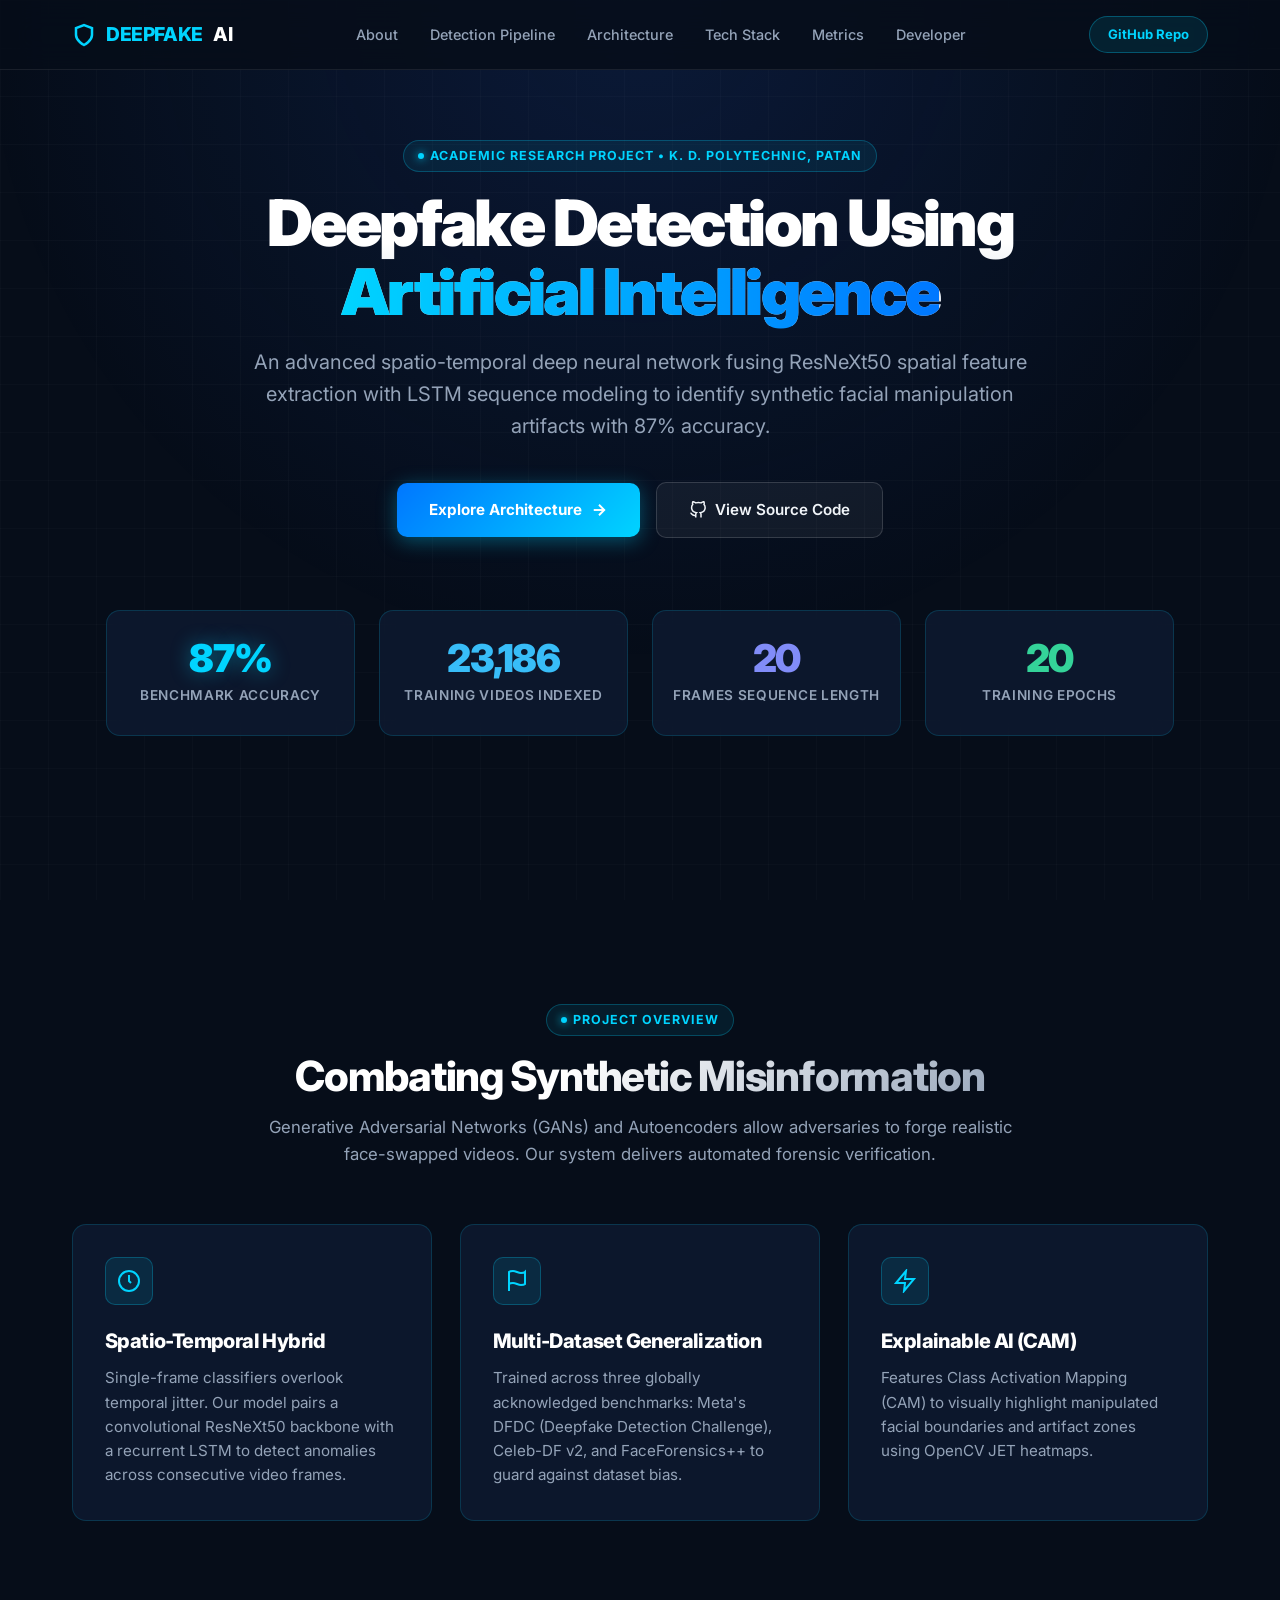
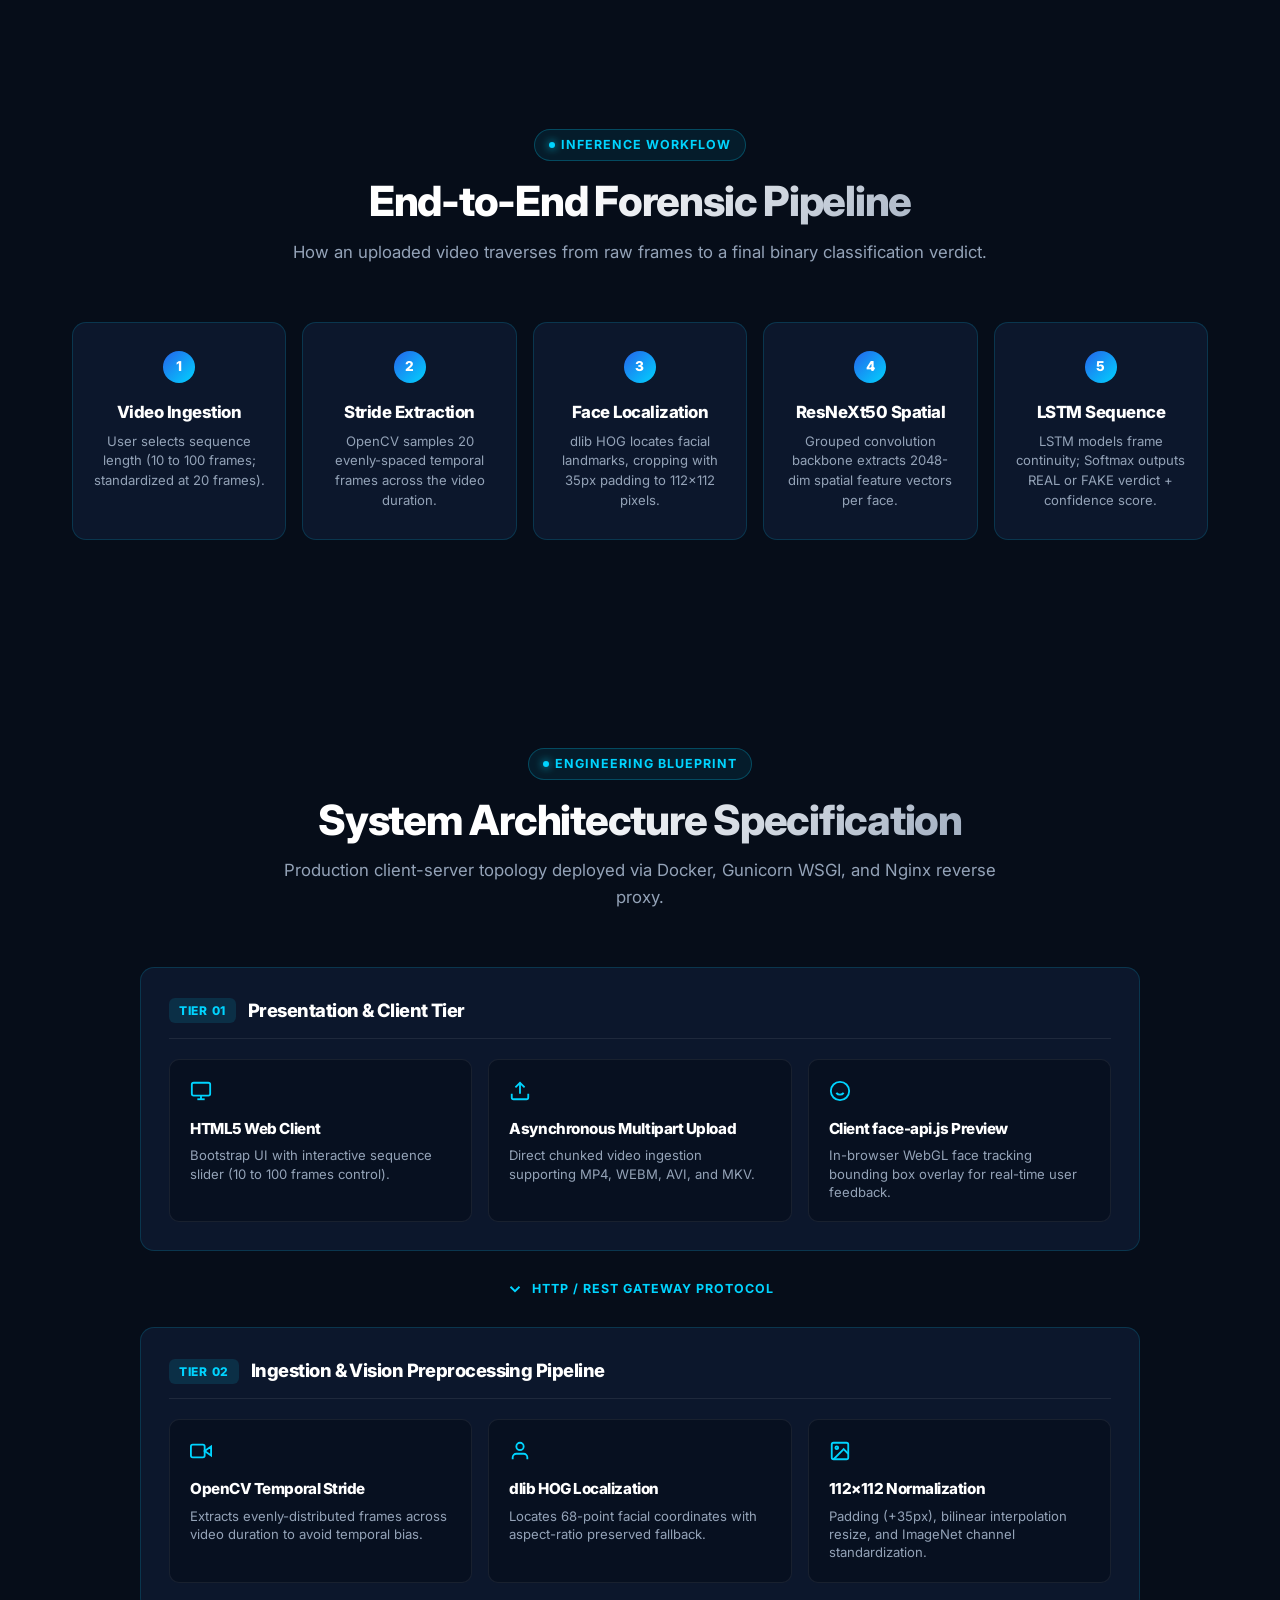
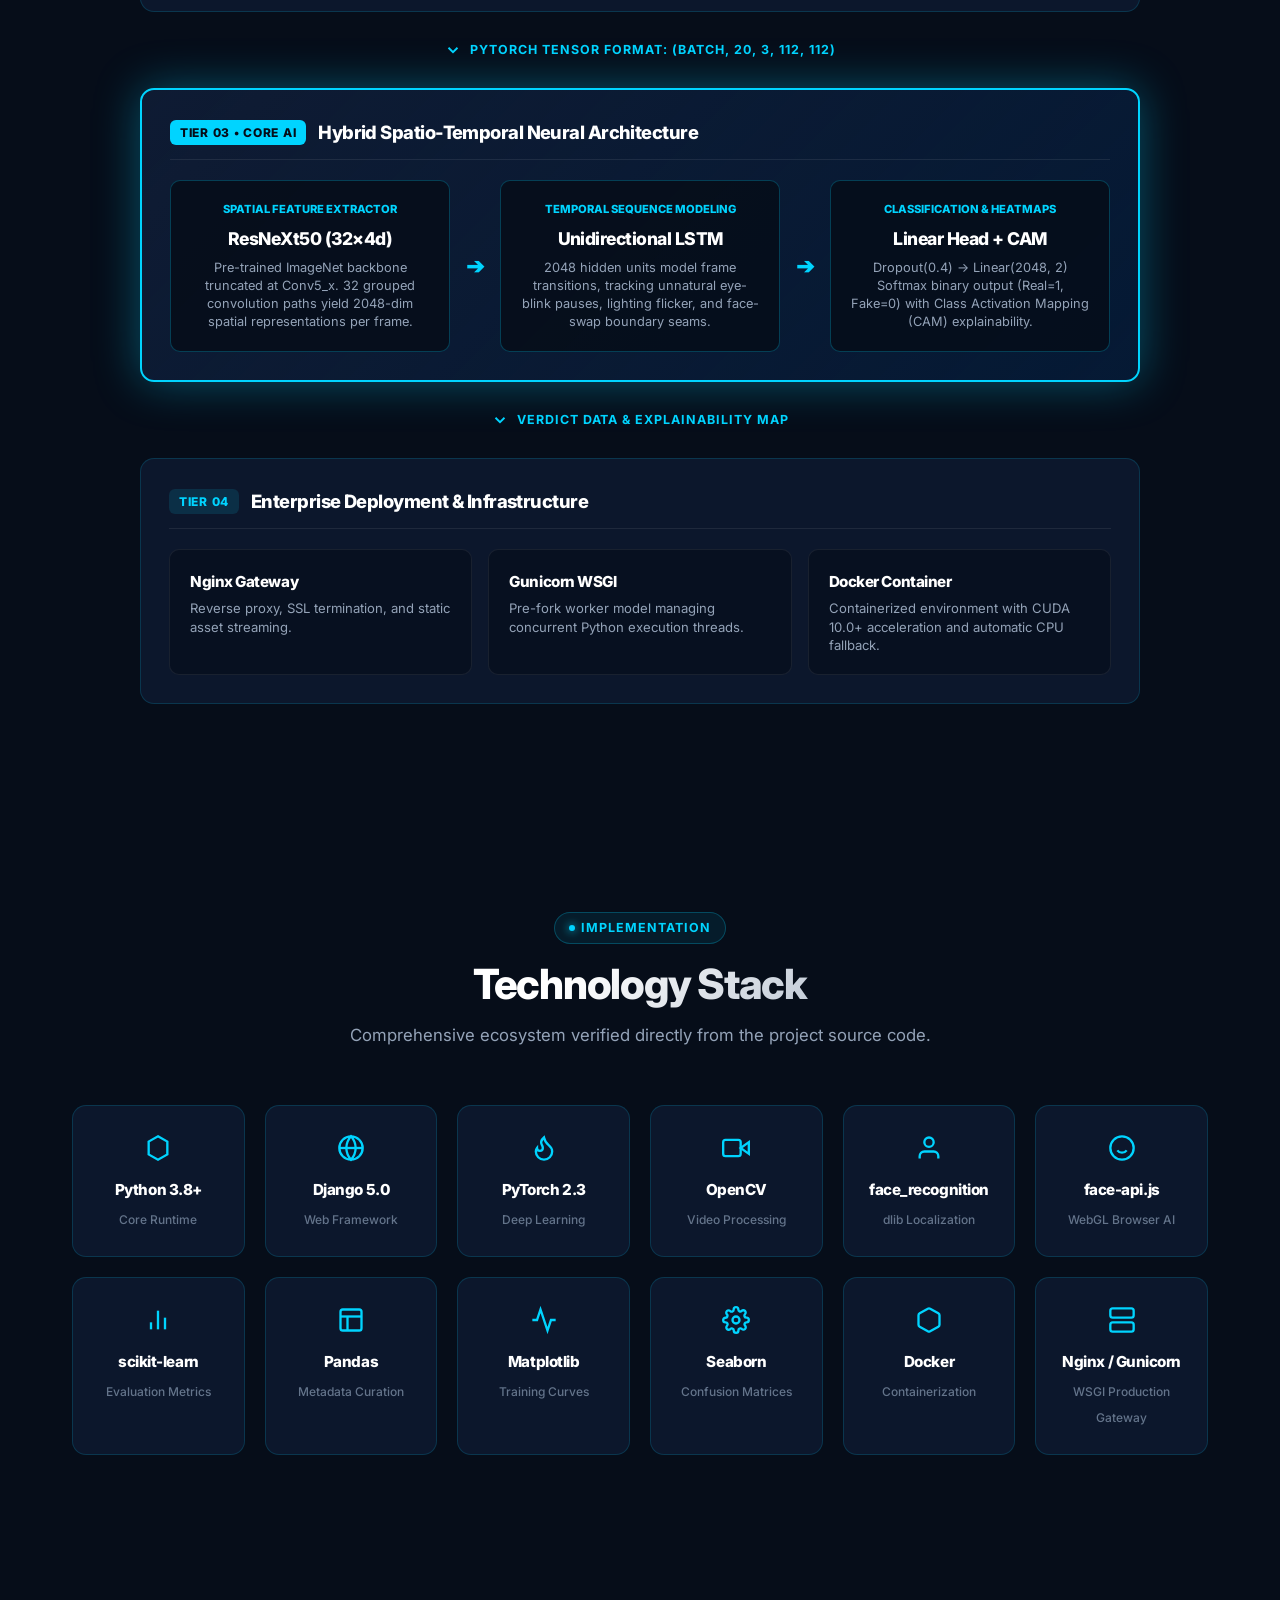
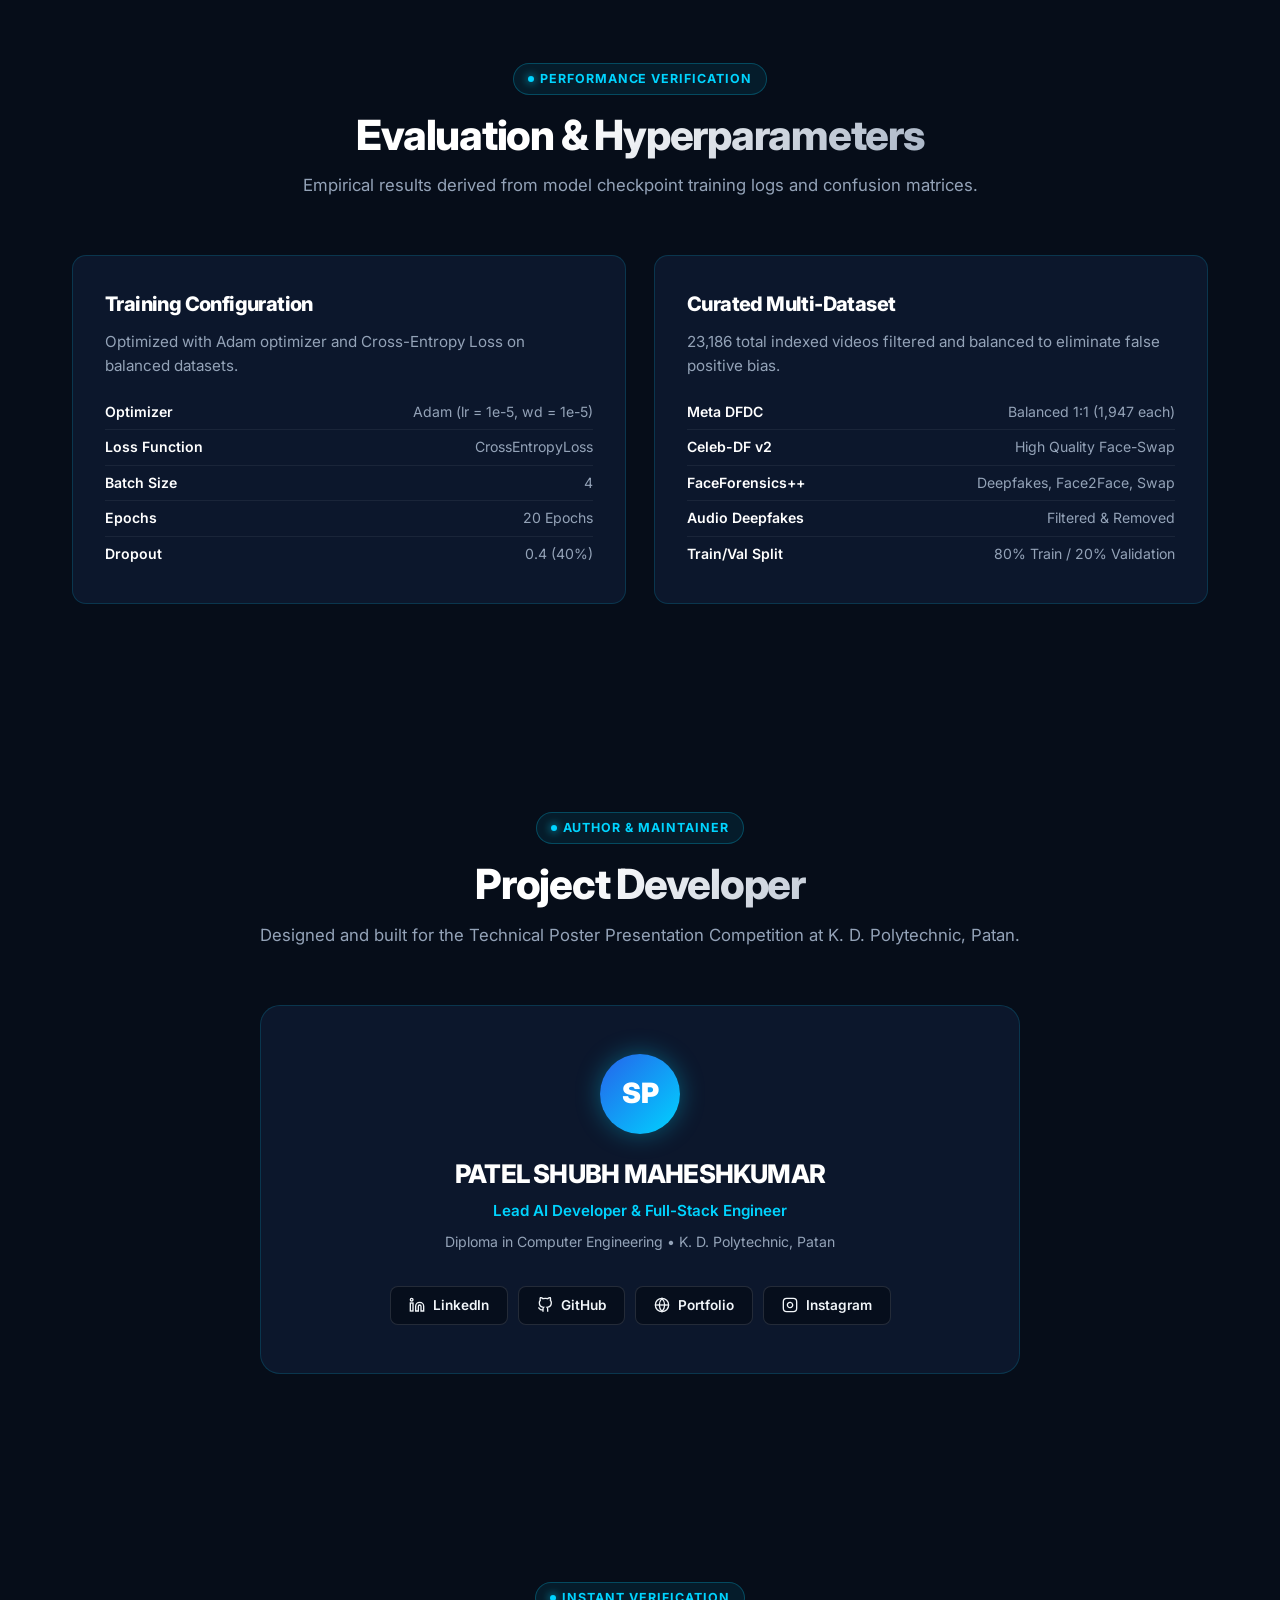
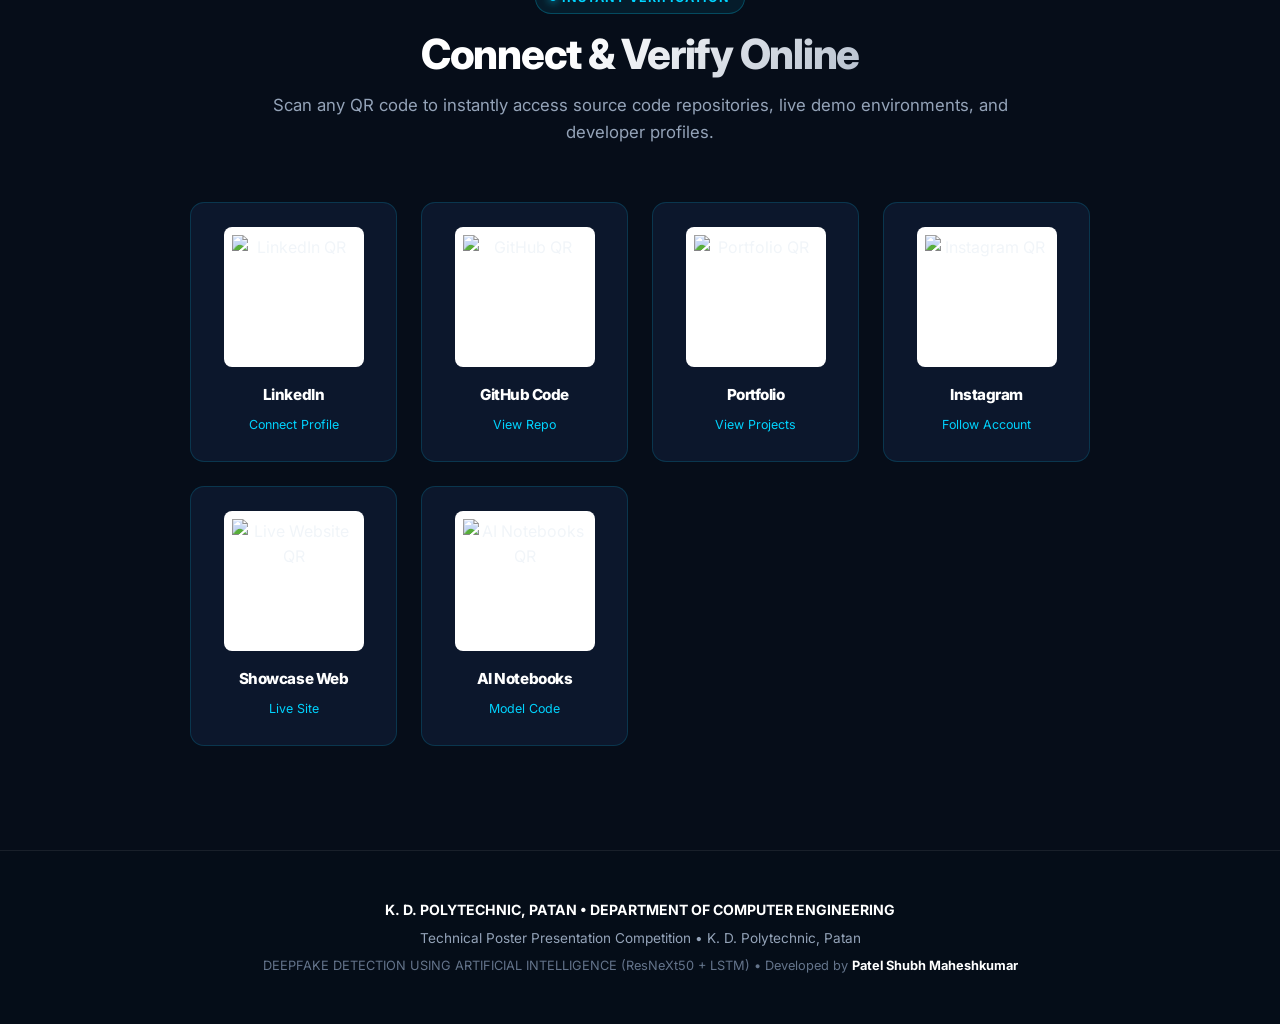
==== commit aafdb717: "Remove 2024-2025 strings and enable direct video stream feed" ====
--- a/website/index.html
+++ b/website/index.html
@@ -1228,7 +1228,7 @@
                 <h3>PATEL SHUBH MAHESHKUMAR</h3>
                 <div class="role-tag">Lead AI Developer & Full-Stack Engineer</div>
                 <div class="college-text">
-                    Diploma in Computer Engineering • K. D. Polytechnic, Patan (Batch 2024-2025)
+                    Diploma in Computer Engineering • K. D. Polytechnic, Patan
                 </div>
 
                 <div class="social-button-row">
@@ -1304,7 +1304,7 @@
                 K. D. POLYTECHNIC, PATAN • DEPARTMENT OF COMPUTER ENGINEERING
             </p>
             <p style="color: var(--text-muted); font-size: 0.85rem; margin-bottom: 0.4rem;">
-                Technical Poster Presentation Competition • Academic Year 2024-2025
+                Technical Poster Presentation Competition • K. D. Polytechnic, Patan
             </p>
             <p style="color: var(--text-sub); font-size: 0.8rem; margin: 0;">
                 DEEPFAKE DETECTION USING ARTIFICIAL INTELLIGENCE (ResNeXt50 + LSTM) • Developed by <strong>Patel Shubh Maheshkumar</strong>
